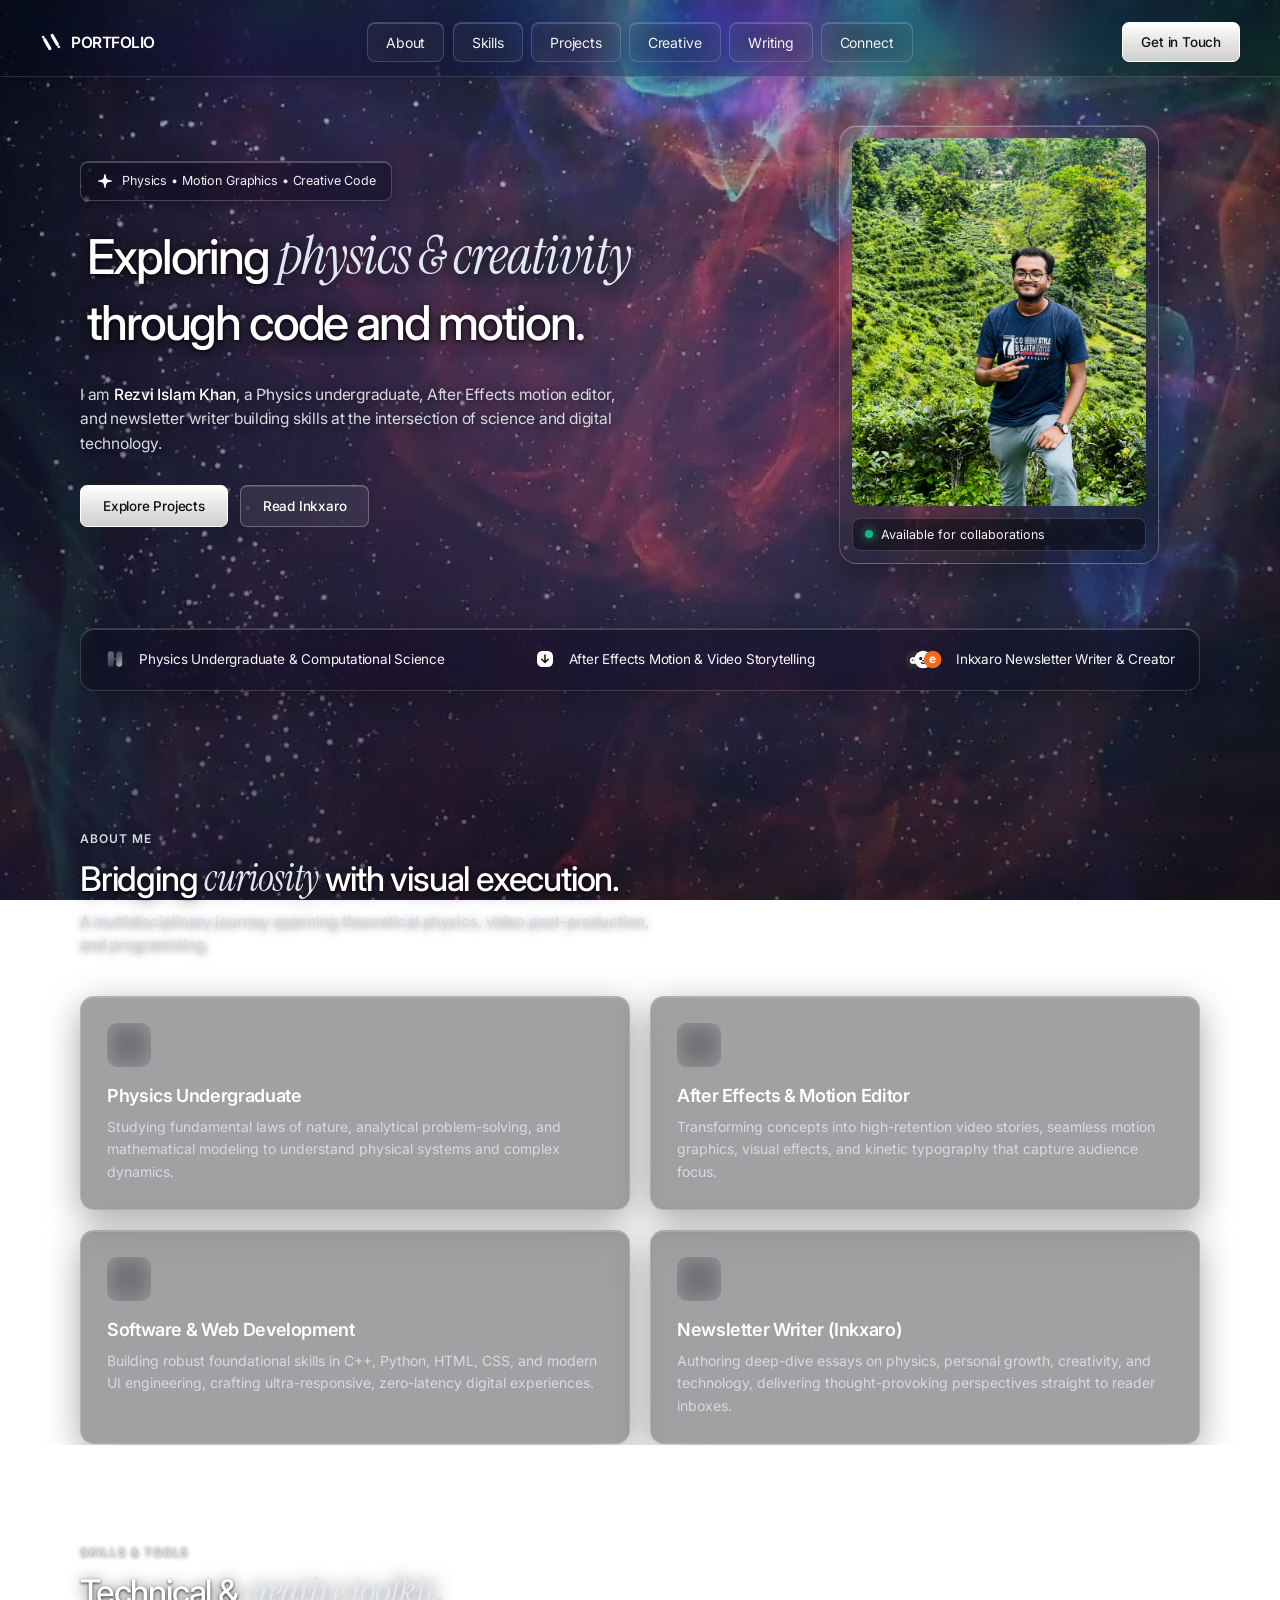
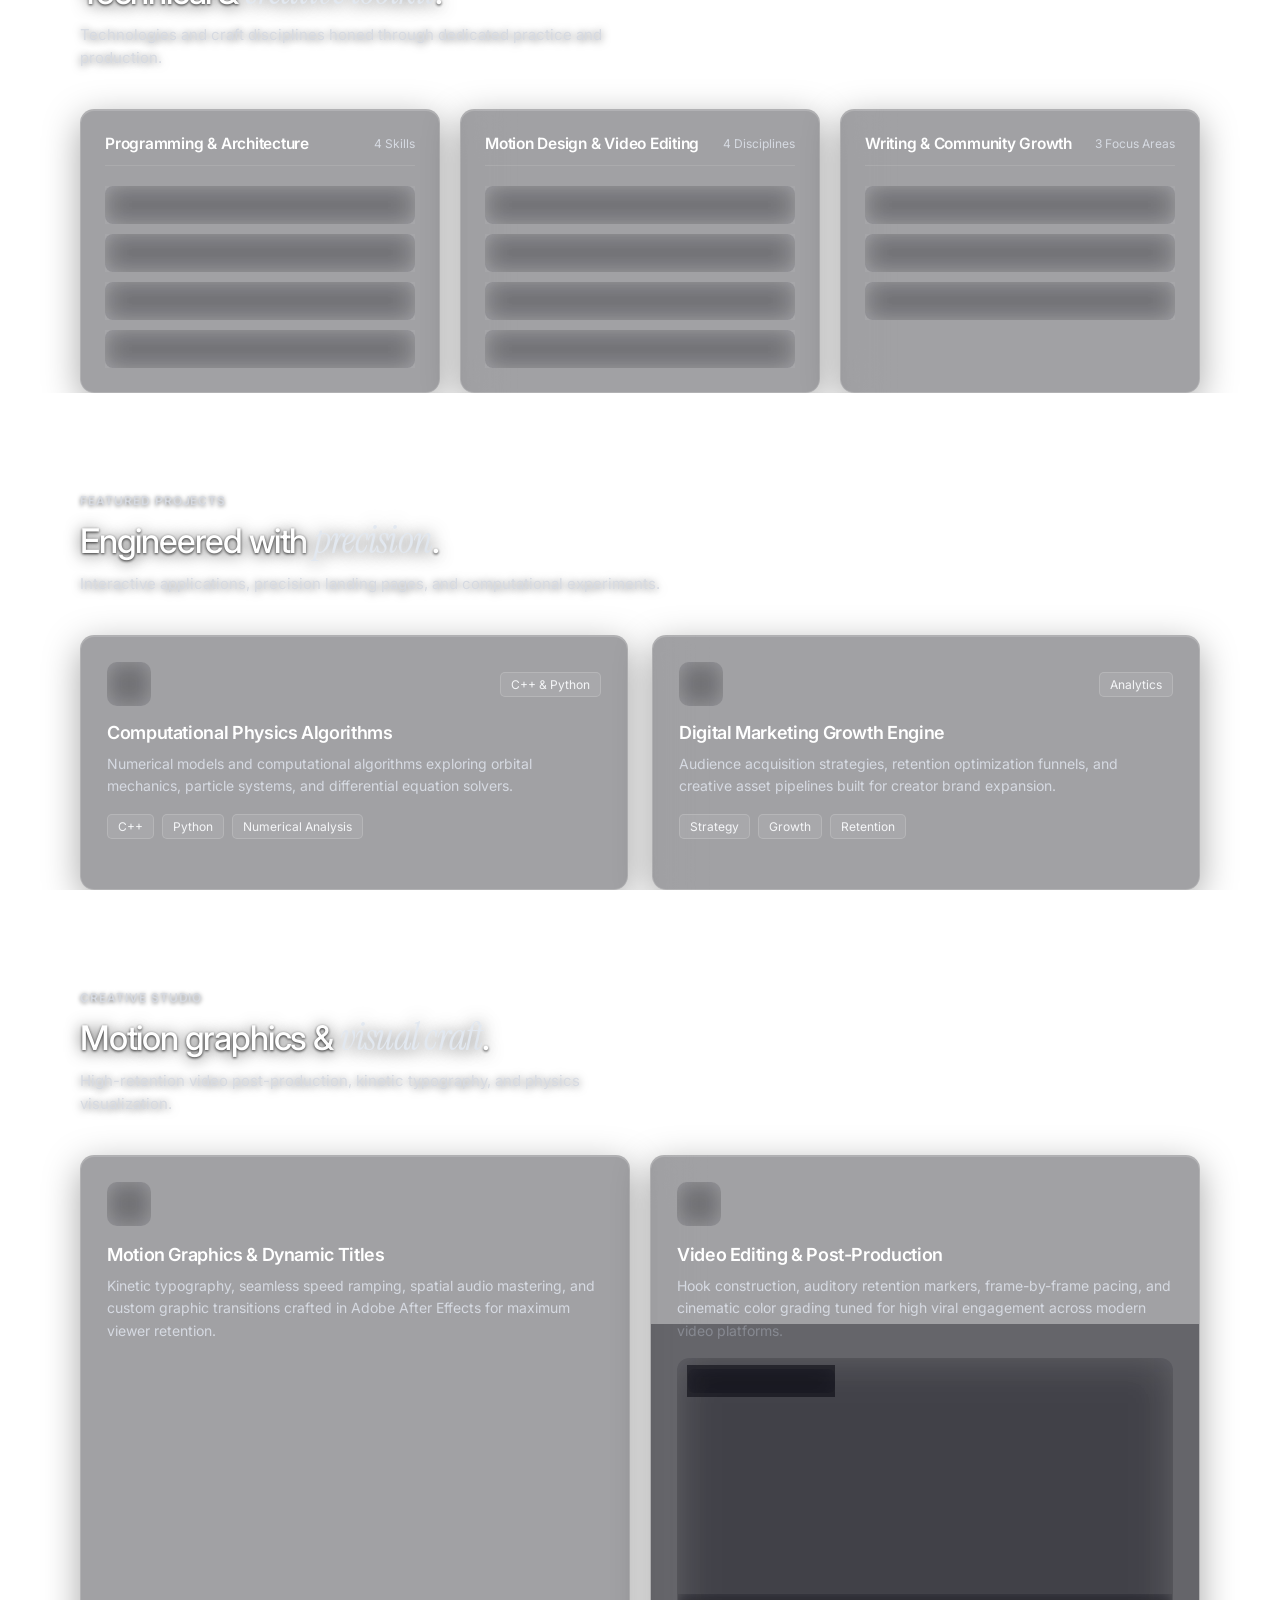
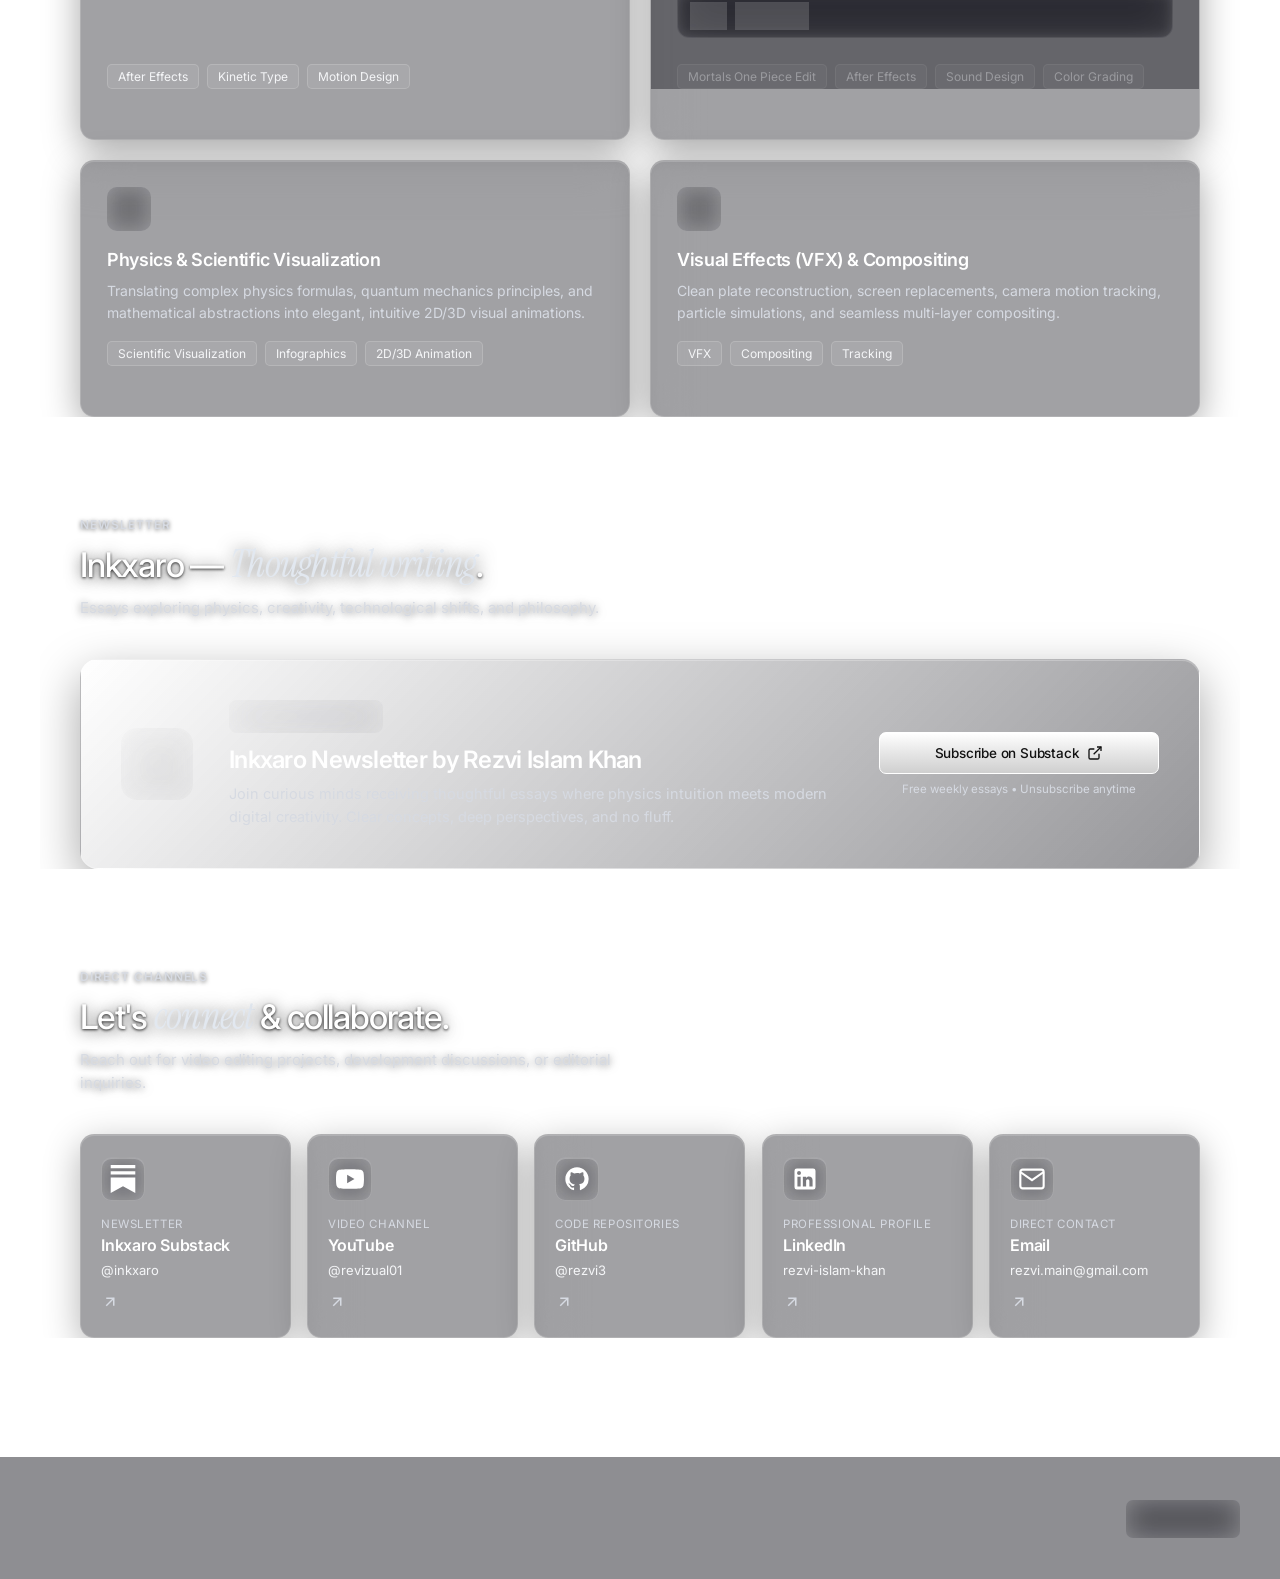
==== index.html @ 34b86eb4 "Add files via upload" ====
<!DOCTYPE html>
<html lang="en">
<head>
  <meta charset="UTF-8">
  <meta name="viewport" content="width=device-width, initial-scale=1.0, viewport-fit=cover">
  <meta name="theme-color" content="#000000">
  <meta name="description" content="Rezvi Islam Khan — Physics Undergraduate, After Effects Editor, Newsletter Writer & Creative Developer.">
  <title>Rezvi Islam Khan — Portfolio</title>
  
  <!-- Favicon using precision SVG mark -->
  <link rel="icon" type="image/svg+xml" href="data:image/svg+xml,%3Csvg xmlns='http://www.w3.org/2000/svg' viewBox='0 0 24 24' fill='white'%3E%3Cg transform='rotate(-30 12 12)'%3E%3Ccircle cx='7.3' cy='3.2' r='1.45'/%3E%3Crect x='5.5' y='4.7' width='3.6' height='14.6' rx='1.8'/%3E%3Crect x='14.9' y='4.7' width='3.6' height='14.6' rx='1.8'/%3E%3Ccircle cx='16.7' cy='20.8' r='1.45'/%3E%3C/g%3E%3C/svg%3E">

  <!-- Fonts: Inter variable + Instrument Serif italic -->
  <link rel="preconnect" href="https://fonts.googleapis.com">
  <link rel="preconnect" href="https://fonts.gstatic.com" crossorigin>
  <link href="https://fonts.googleapis.com/css2?family=Inter:ital,opsz,wght@0,14..32,100..900;1,14..32,100..900&family=Instrument+Serif:ital@1&display=swap" rel="stylesheet">
  
  <link rel="stylesheet" href="styles.css">
</head>
<body style="background:transparent;color:#fff">
  <!-- Subtle Grain Layer -->
  <div class="grain" aria-hidden="true"></div>

  <!-- Ambient Background Video Layer (100% full viewport background) -->
  <div class="bg-video-wrap" aria-hidden="true">
    <video class="bg-video" autoplay muted loop playsinline webkit-playsinline x5-playsinline x5-video-player-type="h5-page" disablePictureInPicture disableRemotePlayback poster="video-poster.jpg" preload="auto">
      <source src="showreel.mp4" type="video/mp4">
    </video>
    <div class="bg-video-scrim"></div>
  </div>

  <!-- Ambient Light Scrim -->
  <div class="ambient-scrim" aria-hidden="true"></div>

  <!-- Mobile Backdrop Overlay -->
  <div class="menu-backdrop" id="menu-backdrop" aria-hidden="true"></div>

  <!-- Header / Navigation (3-Column Liquid-Metal Grid) -->
  <header class="header">
    <!-- Left: Brand Logo -->
    <a href="#top" class="logo appear appear--scale" aria-label="Portfolio" style="--d: 0.08s;">
      <svg class="logo-mark" viewBox="0 0 24 24" fill="currentColor" aria-hidden="true">
        <g transform="rotate(-30 12 12)">
          <circle cx="7.3" cy="3.2" r="1.45"/>
          <rect x="5.5" y="4.7" width="3.6" height="14.6" rx="1.8"/>
          <rect x="14.9" y="4.7" width="3.6" height="14.6" rx="1.8"/>
          <circle cx="16.7" cy="20.8" r="1.45"/>
        </g>
      </svg>
      <span>PORTFOLIO</span>
    </a>

    <!-- Center: Liquid-Metal Navigation Pills -->
    <nav class="nav" id="site-nav" aria-label="Primary">
      <a href="#about" class="nav-link appear appear--scale" style="--d: 0.16s;">About</a>
      <a href="#skills" class="nav-link appear appear--soft" style="--d: 0.24s;">Skills</a>
      <a href="#projects" class="nav-link appear appear--scale" style="--d: 0.32s;">Projects</a>
      <a href="#creative" class="nav-link appear appear--soft" style="--d: 0.40s;">Creative</a>
      <a href="#writing" class="nav-link appear appear--scale" style="--d: 0.48s;">Writing</a>
      <a href="#links" class="nav-link appear appear--soft" style="--d: 0.56s;">Connect</a>
      <a href="#links" class="nav-link nav-link--mobile-cta" style="--d: 0.64s;">Get in Touch</a>
    </nav>

    <!-- Right: Header CTA + Mobile Burger -->
    <div class="header-right">
      <a href="#links" class="btn btn-solid header-cta appear appear--scale" style="--d: 0.34s;">Get in Touch</a>

      <button type="button" class="burger-toggle appear appear--scale" id="burger-toggle" aria-controls="site-nav" aria-expanded="false" aria-label="Open menu" style="--d: 0.34s;">
        <div class="burger-bars" aria-hidden="true">
          <span></span>
          <span></span>
          <span></span>
        </div>
      </button>
    </div>
  </header>

  <!-- Page Main Wrapper -->
  <main id="top" class="page-main">
    
    <!-- Hero Section -->
    <section class="hero-section">
      <div class="hero-container">
        <!-- Hero Content -->
        <div class="hero-copy">
          <!-- Sparkle Badge -->
          <div class="badge appear appear--pop" style="--d: 0.22s;">
            <svg class="badge-star" viewBox="0 0 24 24" fill="white" aria-hidden="true">
              <path d="M12 2.6C12.55 2.6 12.88 3.15 13.08 4.7c.62 4.7 1.52 5.6 6.22 6.22 1.55.2 2.1.53 2.1 1.08s-.55.88-2.1 1.08c-4.7.62-5.6 1.52-6.22 6.22-.2 1.55-.53 2.1-1.08 2.1s-.88-.55-1.08-2.1c-.62-4.7-1.52-5.6-6.22-6.22C3.15 12.88 2.6 12.55 2.6 12s.55-.88 2.1-1.08c4.7-.62 5.6-1.52 6.22-6.22C11.12 3.15 11.45 2.6 12 2.6Z"/>
            </svg>
            <span>Physics • Motion Graphics • Creative Code</span>
          </div>

          <!-- Editorial Masked Headline -->
          <h1 class="hero-title">
            <span class="headline-line"><span class="headline-inner appear appear--mask" style="--d: 0.42s;">Exploring <em>physics & creativity</em></span></span>
            <span class="headline-line"><span class="headline-inner appear appear--mask" style="--d: 0.62s;">through code and motion.</span></span>
          </h1>

          <!-- Lede Subheading -->
          <p class="lede appear appear--soft" style="--d: 0.82s;">
            I am <strong>Rezvi Islam Khan</strong>, a Physics undergraduate, After Effects motion editor, and newsletter writer building skills at the intersection of science and digital technology.
          </p>

          <!-- Hero Action Buttons -->
          <div class="hero-actions">
            <a href="#projects" class="btn btn-solid btn-hero appear appear--btn" style="--d: 0.96s;">Explore Projects</a>
            <a href="#writing" class="btn btn-hero-ghost btn-hero appear appear--side" style="--d: 1.10s;">Read Inkxaro</a>
          </div>
        </div>

        <!-- Hero Visual Profile Frame -->
        <div class="hero-visual appear appear--scale" style="--d: 0.65s;">
          <div class="profile-card-glass">
            <div class="profile-photo-wrapper">
              <img src="PIC.jpg" alt="Rezvi Islam Khan" class="profile-img" width="480" height="600" loading="eager">
            </div>
            <div class="profile-tag">
              <div class="status-dot"></div>
              <span>Available for collaborations</span>
            </div>
          </div>
        </div>
      </div>

      <!-- Quick Metrics Bar -->
      <div class="stats-bar">
        <div class="stat appear appear--stat" style="--d: 1.12s;">
          <svg class="stat-icon" viewBox="0 0 24 24" fill="none" aria-hidden="true">
            <defs>
              <linearGradient id="pill-l" x1="3" y1="2" x2="14" y2="22" gradientUnits="userSpaceOnUse">
                <stop offset="0" stop-color="#ffffff" stop-opacity="0.38"/>
                <stop offset="1" stop-color="#3a3a3a" stop-opacity="0.62"/>
              </linearGradient>
              <linearGradient id="pill-r" x1="3" y1="2" x2="14" y2="22" gradientUnits="userSpaceOnUse">
                <stop offset="0" stop-color="#3a3a3a" stop-opacity="0.38"/>
                <stop offset="1" stop-color="#ffffff" stop-opacity="0.62"/>
              </linearGradient>
            </defs>
            <rect x="3.4" y="2.6" width="7.2" height="18.8" rx="3.6" fill="url(#pill-l)"/>
            <rect x="13.4" y="2.6" width="7.2" height="18.8" rx="3.6" fill="url(#pill-r)"/>
            <rect x="9.2" y="10.9" width="5.6" height="2.2" rx="1.1" fill="#4a4a4a"/>
          </svg>
          <span>Physics Undergraduate & Computational Science</span>
        </div>

        <div class="stat appear appear--stat" style="--d: 1.28s;">
          <svg class="stat-icon" viewBox="0 0 24 24" fill="none" aria-hidden="true">
            <rect x="2.4" y="2.4" width="19.2" height="19.2" rx="6.2" fill="#ffffff"/>
            <path d="M12 7.1v7.4M8.15 12.35L12 16.2l3.85-3.85" stroke="#111111" stroke-width="1.85" stroke-linecap="round" stroke-linejoin="round"/>
          </svg>
          <span>After Effects Motion & Video Storytelling</span>
        </div>

        <div class="stat appear appear--stat" style="--d: 1.44s;">
          <svg class="stat-icon stat-icon-wide" viewBox="0 0 40 22" fill="none" aria-hidden="true">
            <circle cx="10.2" cy="11" r="9.2" fill="#2b2b2b"/>
            <polygon points="7.2,5.2 8.4,2.5 10,4.6" fill="#2b2b2b"/>
            <polygon points="13.2,5.2 12,2.5 10.4,4.6" fill="#2b2b2b"/>
            <ellipse cx="10.2" cy="12.1" rx="4.15" ry="3.7" fill="#f4f4f4"/>
            <circle cx="8.9" cy="11.8" r="0.7" fill="#1a1a1a"/>
            <circle cx="11.5" cy="11.8" r="0.7" fill="#1a1a1a"/>
            <circle cx="20.2" cy="11" r="9.2" fill="#ffffff"/>
            <circle cx="17.6" cy="10" r="1.7" fill="#111111"/>
            <circle cx="22.8" cy="10" r="1.7" fill="#111111"/>
            <ellipse cx="20.2" cy="12.2" rx="1.2" ry="0.8" fill="#111111"/>
            <path d="M18.2 14.2c.8 1.1 3.2 1.1 4 0" stroke="#111111" stroke-width="1.2" fill="none" stroke-linecap="round"/>
            <circle cx="30.2" cy="11" r="9.2" fill="#f26b1d"/>
            <text x="30.2" y="15.1" fill="#ffffff" font-family="'Inter', system-ui, sans-serif" font-weight="700" font-size="12.5" text-anchor="middle">e</text>
          </svg>
          <span>Inkxaro Newsletter Writer & Creator</span>
        </div>
      </div>
    </section>

    <!-- About Section -->
    <section id="about" class="section-container">
      <div class="section-header scroll-reveal">
        <div class="section-tag">About Me</div>
        <h2 class="section-title">Bridging <em>curiosity</em> with visual execution.</h2>
        <p class="section-desc">A multidisciplinary journey spanning theoretical physics, video post-production, and programming.</p>
      </div>

      <div class="about-grid">
        <div class="liquid-card scroll-reveal stagger-1">
          <div class="card-icon-bubble">
            <svg viewBox="0 0 24 24" width="22" height="22" fill="currentColor">
              <path d="M12 3L1 9l4 2.18v6L12 21l7-3.82v-6l2-1.09V17h2V9L12 3zm6.82 6L12 12.72 5.18 9 12 5.28 18.82 9zM17 15.99l-5 2.73-5-2.73v-3.72L12 15l5-2.73v3.72z"/>
            </svg>
          </div>
          <h3 class="card-title">Physics Undergraduate</h3>
          <p class="card-text">
            Studying fundamental laws of nature, analytical problem-solving, and mathematical modeling to understand physical systems and complex dynamics.
          </p>
        </div>

        <div class="liquid-card scroll-reveal stagger-2">
          <div class="card-icon-bubble">
            <svg viewBox="0 0 24 24" width="22" height="22" fill="currentColor">
              <path d="M18 4l2 4h-3l-2-4h-2l2 4h-3l-2-4H8l2 4H7L5 4H4c-1.1 0-1.99.9-1.99 2L2 18c0 1.1.9 2 2 2h16c1.1 0 2-.9 2-2V4h-4zM8 17H6v-2h2v2zm0-4H6v-2h2v2zm0-4H6V7h2v2zm10 8h-8v-2h8v2zm0-4h-8v-2h8v2zm0-4h-8V7h8v2z"/>
            </svg>
          </div>
          <h3 class="card-title">After Effects & Motion Editor</h3>
          <p class="card-text">
            Transforming concepts into high-retention video stories, seamless motion graphics, visual effects, and kinetic typography that capture audience focus.
          </p>
        </div>

        <div class="liquid-card scroll-reveal stagger-3">
          <div class="card-icon-bubble">
            <svg viewBox="0 0 24 24" width="22" height="22" fill="currentColor">
              <path d="M9.4 16.6L4.8 12l4.6-4.6L8 6l-6 6 6 6 1.4-1.4zm5.2 0l4.6-4.6-4.6-4.6L16 6l6 6-6 6-1.4-1.4z"/>
            </svg>
          </div>
          <h3 class="card-title">Software & Web Development</h3>
          <p class="card-text">
            Building robust foundational skills in C++, Python, HTML, CSS, and modern UI engineering, crafting ultra-responsive, zero-latency digital experiences.
          </p>
        </div>

        <div class="liquid-card scroll-reveal stagger-4">
          <div class="card-icon-bubble">
            <svg viewBox="0 0 24 24" width="22" height="22" fill="currentColor">
              <path d="M3 17.25V21h3.75L17.81 9.94l-3.75-3.75L3 17.25zM20.71 7.04c.39-.39.39-1.02 0-1.41l-2.34-2.34c-.39-.39-1.02-.39-1.41 0l-1.83 1.83 3.75 3.75 1.83-1.83z"/>
            </svg>
          </div>
          <h3 class="card-title">Newsletter Writer (Inkxaro)</h3>
          <p class="card-text">
            Authoring deep-dive essays on physics, personal growth, creativity, and technology, delivering thought-provoking perspectives straight to reader inboxes.
          </p>
        </div>
      </div>
    </section>

    <!-- Skills Section -->
    <section id="skills" class="section-container">
      <div class="section-header scroll-reveal">
        <div class="section-tag">Skills & Tools</div>
        <h2 class="section-title">Technical & <em>creative toolkit</em>.</h2>
        <p class="section-desc">Technologies and craft disciplines honed through dedicated practice and production.</p>
      </div>

      <div class="skills-layout">
        <!-- Category 1: Programming -->
        <div class="skill-group-card scroll-reveal stagger-1">
          <div class="skill-group-header">
            <div class="skill-group-title">Programming & Architecture</div>
            <span class="skill-group-count">4 Skills</span>
          </div>
          <div class="pills-grid">
            <div class="tech-pill">
              <span class="tech-pill-dot"></span>
              <span class="tech-pill-name">C++</span>
              <span class="tech-pill-type">Core</span>
            </div>
            <div class="tech-pill">
              <span class="tech-pill-dot"></span>
              <span class="tech-pill-name">Python</span>
              <span class="tech-pill-type">Scripting</span>
            </div>
            <div class="tech-pill">
              <span class="tech-pill-dot"></span>
              <span class="tech-pill-name">HTML5 / Semantic</span>
              <span class="tech-pill-type">Web</span>
            </div>
            <div class="tech-pill">
              <span class="tech-pill-dot"></span>
              <span class="tech-pill-name">CSS3 / Glassmorphism</span>
              <span class="tech-pill-type">Styling</span>
            </div>
          </div>
        </div>

        <!-- Category 2: Motion & Creative -->
        <div class="skill-group-card scroll-reveal stagger-2">
          <div class="skill-group-header">
            <div class="skill-group-title">Motion Design & Video Editing</div>
            <span class="skill-group-count">4 Disciplines</span>
          </div>
          <div class="pills-grid">
            <div class="tech-pill">
              <span class="tech-pill-dot"></span>
              <span class="tech-pill-name">Adobe After Effects</span>
              <span class="tech-pill-type">Advanced</span>
            </div>
            <div class="tech-pill">
              <span class="tech-pill-dot"></span>
              <span class="tech-pill-name">Motion Graphics</span>
              <span class="tech-pill-type">Visuals</span>
            </div>
            <div class="tech-pill">
              <span class="tech-pill-dot"></span>
              <span class="tech-pill-name">Video Post-Production</span>
              <span class="tech-pill-type">Editing</span>
            </div>
            <div class="tech-pill">
              <span class="tech-pill-dot"></span>
              <span class="tech-pill-name">Visual Effects (VFX)</span>
              <span class="tech-pill-type">Design</span>
            </div>
          </div>
        </div>

        <!-- Category 3: Growth & Writing -->
        <div class="skill-group-card scroll-reveal stagger-3">
          <div class="skill-group-header">
            <div class="skill-group-title">Writing & Community Growth</div>
            <span class="skill-group-count">3 Focus Areas</span>
          </div>
          <div class="pills-grid">
            <div class="tech-pill">
              <span class="tech-pill-dot"></span>
              <span class="tech-pill-name">Newsletter Publishing</span>
              <span class="tech-pill-type">Editorial</span>
            </div>
            <div class="tech-pill">
              <span class="tech-pill-dot"></span>
              <span class="tech-pill-name">Digital Growth Strategy</span>
              <span class="tech-pill-type">Marketing</span>
            </div>
            <div class="tech-pill">
              <span class="tech-pill-dot"></span>
              <span class="tech-pill-name">Content Crafting</span>
              <span class="tech-pill-type">Storytelling</span>
            </div>
          </div>
        </div>
      </div>
    </section>

    <!-- Programming Projects Section -->
    <section id="projects" class="section-container">
      <div class="section-header scroll-reveal">
        <div class="section-tag">Featured Projects</div>
        <h2 class="section-title">Engineered with <em>precision</em>.</h2>
        <p class="section-desc">Interactive applications, precision landing pages, and computational experiments.</p>
      </div>

      <div class="projects-grid">
        <!-- Project 1: Physics Simulation / Portfolio Engine -->
        <div class="liquid-card project-card-compact scroll-reveal stagger-1">
          <div class="project-card-top">
            <div class="card-icon-bubble">
              <svg viewBox="0 0 24 24" width="22" height="22" fill="none" stroke="currentColor" stroke-width="2">
                <circle cx="12" cy="12" r="10"></circle>
                <line x1="12" y1="8" x2="12" y2="12"></line>
                <line x1="12" y1="16" x2="12.01" y2="16"></line>
              </svg>
            </div>
            <span class="mini-tag">C++ & Python</span>
          </div>
          <h3 class="card-title">Computational Physics Algorithms</h3>
          <p class="card-text">
            Numerical models and computational algorithms exploring orbital mechanics, particle systems, and differential equation solvers.
          </p>
          <div class="project-tags-list" style="margin-top: auto; padding-top: 1rem;">
            <span class="mini-tag">C++</span>
            <span class="mini-tag">Python</span>
            <span class="mini-tag">Numerical Analysis</span>
          </div>
        </div>

        <!-- Project 2: Creative Growth & Analytics -->
        <div class="liquid-card project-card-compact scroll-reveal stagger-2">
          <div class="project-card-top">
            <div class="card-icon-bubble">
              <svg viewBox="0 0 24 24" width="22" height="22" fill="none" stroke="currentColor" stroke-width="2">
                <polyline points="23 6 13.5 15.5 8.5 10.5 1 18"></polyline>
                <polyline points="17 6 23 6 23 12"></polyline>
              </svg>
            </div>
            <span class="mini-tag">Analytics</span>
          </div>
          <h3 class="card-title">Digital Marketing Growth Engine</h3>
          <p class="card-text">
            Audience acquisition strategies, retention optimization funnels, and creative asset pipelines built for creator brand expansion.
          </p>
          <div class="project-tags-list" style="margin-top: auto; padding-top: 1rem;">
            <span class="mini-tag">Strategy</span>
            <span class="mini-tag">Growth</span>
            <span class="mini-tag">Retention</span>
          </div>
        </div>
      </div>
    </section>

    <!-- Creative Work Section (After Effects & Motion Studio) -->
    <section id="creative" class="section-container">
      <div class="section-header scroll-reveal">
        <div class="section-tag">Creative Studio</div>
        <h2 class="section-title">Motion graphics & <em>visual craft</em>.</h2>
        <p class="section-desc">High-retention video post-production, kinetic typography, and physics visualization.</p>
      </div>

      <div class="creative-showcase-grid">
        <div class="liquid-card scroll-reveal stagger-1">
          <div class="card-icon-bubble">
            <svg viewBox="0 0 24 24" width="22" height="22" fill="currentColor">
              <path d="M18 4l2 4h-3l-2-4h-2l2 4h-3l-2-4H8l2 4H7L5 4H4c-1.1 0-1.99.9-1.99 2L2 18c0 1.1.9 2 2 2h16c1.1 0 2-.9 2-2V4h-4z"/>
            </svg>
          </div>
          <h3 class="card-title">Motion Graphics & Dynamic Titles</h3>
          <p class="card-text">
            Kinetic typography, seamless speed ramping, spatial audio mastering, and custom graphic transitions crafted in Adobe After Effects for maximum viewer retention.
          </p>
          <div class="project-tags-list" style="margin-top: auto; padding-top: 1rem;">
            <span class="mini-tag">After Effects</span>
            <span class="mini-tag">Kinetic Type</span>
            <span class="mini-tag">Motion Design</span>
          </div>
        </div>

        <div class="liquid-card video-showcase-card scroll-reveal stagger-2">
          <div class="card-icon-bubble">
            <svg viewBox="0 0 24 24" width="22" height="22" fill="currentColor">
              <polygon points="5 3 19 12 5 21 5 3"></polygon>
            </svg>
          </div>
          <h3 class="card-title">Video Editing & Post-Production</h3>
          <p class="card-text">
            Hook construction, auditory retention markers, frame-by-frame pacing, and cinematic color grading tuned for high viral engagement across modern video platforms.
          </p>

          <!-- Video Preview Player (starts preview at 23s) -->
          <div class="video-preview-box">
            <div class="video-preview-inner">
              <video class="edit-preview-video" poster="video-edit-poster.jpg" playsinline webkit-playsinline x5-playsinline loop muted autoplay preload="auto">
                <source src="mortals-edit.mp4#t=23" type="video/mp4">
              </video>
              <div class="video-preview-badge">
                <span class="preview-pulse-dot"></span>
                <span>Edit Preview (0:23+)</span>
              </div>
              <div class="video-controls-bar">
                <button type="button" class="video-control-btn play-pause-btn" aria-label="Pause video">
                  <svg class="icon-pause" viewBox="0 0 24 24" width="15" height="15" fill="currentColor">
                    <rect x="6" y="4" width="4" height="16" rx="1.5"></rect>
                    <rect x="14" y="4" width="4" height="16" rx="1.5"></rect>
                  </svg>
                  <svg class="icon-play" viewBox="0 0 24 24" width="15" height="15" fill="currentColor" style="display:none;">
                    <polygon points="5 3 19 12 5 21 5 3"></polygon>
                  </svg>
                </button>
                <button type="button" class="video-control-btn sound-toggle-btn" aria-label="Unmute audio">
                  <svg class="icon-muted" viewBox="0 0 24 24" width="15" height="15" fill="currentColor">
                    <path d="M16.5 12c0-1.77-1.02-3.29-2.5-4.03v2.21l2.45 2.45c.03-.2.05-.41.05-.63zm2.5 0c0 .94-.2 1.82-.54 2.64l1.51 1.51C20.63 14.91 21 13.5 21 12c0-4.28-2.99-7.86-7-8.77v2.06c2.89.86 5 3.54 5 6.71zM4.27 3L3 4.27 7.73 9H3v6h4l5 5v-6.73l4.25 4.25c-.67.52-1.42.93-2.25 1.18v2.06c1.38-.31 2.63-.95 3.69-1.81L19.73 21 21 19.73l-9-9L4.27 3zM12 4L9.91 6.09 12 8.18V4z"/>
                  </svg>
                  <svg class="icon-unmuted" viewBox="0 0 24 24" width="15" height="15" fill="currentColor" style="display:none;">
                    <path d="M3 9v6h4l5 5V4L7 9H3zm13.5 3c0-1.77-1.02-3.29-2.5-4.03v8.05c1.48-.73 2.5-2.25 2.5-4.02zM14 3.23v2.06c2.89.86 5 3.54 5 6.71s-2.11 5.85-5 6.71v2.06c4.01-.91 7-4.49 7-8.77s-2.99-7.86-7-8.77z"/>
                  </svg>
                  <span class="sound-label">Audio</span>
                </button>
                <div class="video-progress-container" title="Seek Preview">
                  <div class="video-progress-bar"></div>
                </div>
              </div>
            </div>
          </div>

          <div class="project-tags-list" style="margin-top: auto; padding-top: 1rem;">
            <span class="mini-tag">Mortals One Piece Edit</span>
            <span class="mini-tag">After Effects</span>
            <span class="mini-tag">Sound Design</span>
            <span class="mini-tag">Color Grading</span>
          </div>
        </div>

        <div class="liquid-card scroll-reveal stagger-3">
          <div class="card-icon-bubble">
            <svg viewBox="0 0 24 24" width="22" height="22" fill="currentColor">
              <path d="M12 2C6.48 2 2 6.48 2 12s4.48 10 10 10 10-4.48 10-10S17.52 2 12 2zm1 15h-2v-6h2v6zm0-8h-2V7h2v2z"/>
            </svg>
          </div>
          <h3 class="card-title">Physics & Scientific Visualization</h3>
          <p class="card-text">
            Translating complex physics formulas, quantum mechanics principles, and mathematical abstractions into elegant, intuitive 2D/3D visual animations.
          </p>
          <div class="project-tags-list" style="margin-top: auto; padding-top: 1rem;">
            <span class="mini-tag">Scientific Visualization</span>
            <span class="mini-tag">Infographics</span>
            <span class="mini-tag">2D/3D Animation</span>
          </div>
        </div>

        <div class="liquid-card scroll-reveal stagger-4">
          <div class="card-icon-bubble">
            <svg viewBox="0 0 24 24" width="22" height="22" fill="currentColor">
              <path d="M19 3H5c-1.1 0-2 .9-2 2v14c0 1.1.9 2 2 2h14c1.1 0 2-.9 2-2V5c0-1.1-.9-2-2-2zm0 16H5V5h14v14z"/>
            </svg>
          </div>
          <h3 class="card-title">Visual Effects (VFX) & Compositing</h3>
          <p class="card-text">
            Clean plate reconstruction, screen replacements, camera motion tracking, particle simulations, and seamless multi-layer compositing.
          </p>
          <div class="project-tags-list" style="margin-top: auto; padding-top: 1rem;">
            <span class="mini-tag">VFX</span>
            <span class="mini-tag">Compositing</span>
            <span class="mini-tag">Tracking</span>
          </div>
        </div>
      </div>
    </section>

    <!-- Writing / Newsletter Section -->
    <section id="writing" class="section-container">
      <div class="section-header scroll-reveal">
        <div class="section-tag">Newsletter</div>
        <h2 class="section-title">Inkxaro — <em>Thoughtful writing</em>.</h2>
        <p class="section-desc">Essays exploring physics, creativity, technological shifts, and philosophy.</p>
      </div>

      <div class="newsletter-hero-card scroll-reveal stagger-1">
        <div class="newsletter-glow-border"></div>
        <div class="newsletter-inner">
          <div class="newsletter-icon-frame">
            <svg width="44" height="44" viewBox="0 0 24 24" fill="none" stroke="currentColor" stroke-width="1.6" stroke-linecap="round" stroke-linejoin="round">
              <path d="M4 4h16c1.1 0 2 .9 2 2v12c0 1.1-.9 2-2 2H4c-1.1 0-2-.9-2-2V6c0-1.1.9-2 2-2z"></path>
              <polyline points="22,6 12,13 2,6"></polyline>
            </svg>
          </div>

          <div class="newsletter-copy">
            <div class="newsletter-badge-line">
              <span class="badge" style="margin-bottom: 0;">Substack Publication</span>
            </div>
            <h3 class="newsletter-headline">Inkxaro Newsletter by Rezvi Islam Khan</h3>
            <p class="newsletter-description">
              Join curious minds receiving thoughtful essays where physics intuition meets modern digital creativity. Clear concepts, deep perspectives, and no fluff.
            </p>
          </div>

          <div class="newsletter-action-box">
            <a href="https://substack.com/@inkxaro" target="_blank" class="btn btn-solid btn-hero" style="width: 100%;">
              <span>Subscribe on Substack</span>
              <svg width="16" height="16" viewBox="0 0 24 24" fill="none" stroke="currentColor" stroke-width="2">
                <path d="M18 13v6a2 2 0 0 1-2 2H5a2 2 0 0 1-2-2V8a2 2 0 0 1 2-2h6"></path>
                <polyline points="15 3 21 3 21 9"></polyline>
                <line x1="10" y1="14" x2="21" y2="3"></line>
              </svg>
            </a>
            <span class="newsletter-subtext">Free weekly essays • Unsubscribe anytime</span>
          </div>
        </div>
      </div>
    </section>

    <!-- Connect / Links Section -->
    <section id="links" class="section-container">
      <div class="section-header scroll-reveal">
        <div class="section-tag">Direct Channels</div>
        <h2 class="section-title">Let's <em>connect</em> & collaborate.</h2>
        <p class="section-desc">Reach out for video editing projects, development discussions, or editorial inquiries.</p>
      </div>

      <div class="connect-links-grid">
        <!-- Substack -->
        <a href="https://substack.com/@inkxaro" target="_blank" class="liquid-card connect-card scroll-reveal stagger-1">
          <div class="connect-card-icon">
            <svg width="28" height="28" viewBox="0 0 24 24" fill="currentColor">
              <path d="M22.539 8.242H1.46V5.406h21.08v2.836zM1.46 10.812V24L12 18.11 22.54 24V10.812H1.46zM22.54 0H1.46v2.836h21.08V0z"/>
            </svg>
          </div>
          <div class="connect-card-info">
            <span class="connect-label">Newsletter</span>
            <h3 class="connect-name">Inkxaro Substack</h3>
            <span class="connect-handle">@inkxaro</span>
          </div>
          <div class="connect-arrow">
            <svg width="18" height="18" viewBox="0 0 24 24" fill="none" stroke="currentColor" stroke-width="2">
              <line x1="7" y1="17" x2="17" y2="7"></line>
              <polyline points="7 7 17 7 17 17"></polyline>
            </svg>
          </div>
        </a>

        <!-- YouTube -->
        <a href="https://www.youtube.com/@revizual01" target="_blank" rel="noopener noreferrer" class="liquid-card connect-card scroll-reveal stagger-2">
          <div class="connect-card-icon">
            <svg width="28" height="28" viewBox="0 0 24 24" fill="currentColor">
              <path d="M23.498 6.186a3.016 3.016 0 0 0-2.122-2.136C19.505 3.545 12 3.545 12 3.545s-7.505 0-9.377.505A3.017 3.017 0 0 0 .502 6.186C0 8.07 0 12 0 12s0 3.93.502 5.814a3.016 3.016 0 0 0 2.122 2.136c1.871.505 9.376.505 9.376.505s7.505 0 9.377-.505a3.015 3.015 0 0 0 2.122-2.136C24 15.93 24 12 24 12s0-3.93-.502-5.814zM9.545 15.568V8.432L15.818 12l-6.273 3.568z"/>
            </svg>
          </div>
          <div class="connect-card-info">
            <span class="connect-label">Video Channel</span>
            <h3 class="connect-name">YouTube</h3>
            <span class="connect-handle">@revizual01</span>
          </div>
          <div class="connect-arrow">
            <svg width="18" height="18" viewBox="0 0 24 24" fill="none" stroke="currentColor" stroke-width="2">
              <line x1="7" y1="17" x2="17" y2="7"></line>
              <polyline points="7 7 17 7 17 17"></polyline>
            </svg>
          </div>
        </a>

        <!-- GitHub -->
        <a href="https://github.com/rezvi3" target="_blank" class="liquid-card connect-card scroll-reveal stagger-3">
          <div class="connect-card-icon">
            <svg width="28" height="28" viewBox="0 0 24 24" fill="currentColor">
              <path fill-rule="evenodd" clip-rule="evenodd" d="M12 2C6.477 2 2 6.484 2 12.017c0 4.425 2.865 8.18 6.839 9.504.5.092.682-.217.682-.483 0-.237-.008-.868-.013-1.703-2.782.605-3.369-1.343-3.369-1.343-.454-1.158-1.11-1.466-1.11-1.466-.908-.62.069-.608.069-.608 1.003.07 1.53 1.032 1.53 1.032.892 1.53 2.341 1.088 2.91.832.092-.647.35-1.088.636-1.338-2.22-.253-4.555-1.113-4.555-4.951 0-1.093.39-1.988 1.029-2.688-.103-.253-.446-1.272.098-2.65 0 0 .84-.27 2.75 1.026A9.564 9.564 0 0112 6.844c.85.004 1.705.115 2.504.337 1.909-1.296 2.747-1.027 2.747-1.027.546 1.379.202 2.398.1 2.651.64.7 1.028 1.595 1.028 2.688 0 3.848-2.339 4.695-4.566 4.943.359.309.678.92.678 1.855 0 1.338-.012 2.419-.012 2.747 0 .268.18.58.688.482A10.019 10.019 0 0022 12.017C22 6.484 17.522 2 12 2z"/>
            </svg>
          </div>
          <div class="connect-card-info">
            <span class="connect-label">Code Repositories</span>
            <h3 class="connect-name">GitHub</h3>
            <span class="connect-handle">@rezvi3</span>
          </div>
          <div class="connect-arrow">
            <svg width="18" height="18" viewBox="0 0 24 24" fill="none" stroke="currentColor" stroke-width="2">
              <line x1="7" y1="17" x2="17" y2="7"></line>
              <polyline points="7 7 17 7 17 17"></polyline>
            </svg>
          </div>
        </a>

        <!-- LinkedIn -->
        <a href="https://www.linkedin.com/in/rezvi-islam-khan" target="_blank" class="liquid-card connect-card scroll-reveal stagger-4">
          <div class="connect-card-icon">
            <svg width="28" height="28" viewBox="0 0 24 24" fill="currentColor">
              <path d="M19 3a2 2 0 0 1 2 2v14a2 2 0 0 1-2 2H5a2 2 0 0 1-2-2V5a2 2 0 0 1 2-2h14m-.5 15.5v-5.3a3.26 3.26 0 0 0-3.26-3.26c-.85 0-1.84.52-2.28 1.3v-1.11h-2.79v8.37h2.79v-4.93c0-.77.62-1.4 1.39-1.4a1.4 1.4 0 0 1 1.4 1.4v4.93h2.75M6.88 8.56a1.68 1.68 0 0 0 1.68-1.68c0-.93-.75-1.69-1.68-1.69a1.69 1.69 0 0 0-1.69 1.69c0 .93.76 1.68 1.69 1.68m1.39 9.94v-8.37H5.5v8.37h2.77z"/>
            </svg>
          </div>
          <div class="connect-card-info">
            <span class="connect-label">Professional Profile</span>
            <h3 class="connect-name">LinkedIn</h3>
            <span class="connect-handle">rezvi-islam-khan</span>
          </div>
          <div class="connect-arrow">
            <svg width="18" height="18" viewBox="0 0 24 24" fill="none" stroke="currentColor" stroke-width="2">
              <line x1="7" y1="17" x2="17" y2="7"></line>
              <polyline points="7 7 17 7 17 17"></polyline>
            </svg>
          </div>
        </a>

        <!-- Email -->
        <a href="mailto:rezvi.main@gmail.com" class="liquid-card connect-card scroll-reveal stagger-5">
          <div class="connect-card-icon">
            <svg width="28" height="28" viewBox="0 0 24 24" fill="none" stroke="currentColor" stroke-width="1.8">
              <path d="M4 4h16c1.1 0 2 .9 2 2v12c0 1.1-.9 2-2 2H4c-1.1 0-2-.9-2-2V6c0-1.1.9-2 2-2z"></path>
              <polyline points="22,6 12,13 2,6"></polyline>
            </svg>
          </div>
          <div class="connect-card-info">
            <span class="connect-label">Direct Contact</span>
            <h3 class="connect-name">Email</h3>
            <span class="connect-handle">rezvi.main@gmail.com</span>
          </div>
          <div class="connect-arrow">
            <svg width="18" height="18" viewBox="0 0 24 24" fill="none" stroke="currentColor" stroke-width="2">
              <line x1="7" y1="17" x2="17" y2="7"></line>
              <polyline points="7 7 17 7 17 17"></polyline>
            </svg>
          </div>
        </a>
      </div>
    </section>

    <!-- Footer -->
    <footer class="footer">
      <div class="footer-inner">
        <div class="footer-left">
          <a href="#top" class="footer-logo">
            <svg viewBox="0 0 24 24" width="18" height="18" fill="currentColor">
              <g transform="rotate(-30 12 12)">
                <circle cx="7.3" cy="3.2" r="1.45"/>
                <rect x="5.5" y="4.7" width="3.6" height="14.6" rx="1.8"/>
                <rect x="14.9" y="4.7" width="3.6" height="14.6" rx="1.8"/>
                <circle cx="16.7" cy="20.8" r="1.45"/>
              </g>
            </svg>
            <span>Rezvi Islam Khan</span>
          </a>
          <p class="footer-copy">© 2026 Rezvi Islam Khan. Exploring, creating, and learning.</p>
        </div>

        <div class="footer-right">
          <a href="#top" class="btn btn-ghost footer-btn">
            <span>Back to top ↑</span>
          </a>
        </div>
      </div>
    </footer>

  </main>

  <script src="script.js"></script>
</body>
</html>
---- styles.css ----
/* ==========================================================================
   1. IMMEDIATE ANTI-FLASH ENFORCEMENT & RESET
   ========================================================================== */
html, body {
  background: transparent !important;
  color: #ffffff;
}

*, *::before, *::after {
  box-sizing: border-box;
  margin: 0;
  padding: 0;
}

/* ==========================================================================
   2. SELF-HOSTED FONTS & FALLBACKS
   ========================================================================== */
@font-face {
  font-family: "Inter";
  font-style: normal;
  font-weight: 100 900;
  font-display: swap;
  src: url("inter.woff2") format("woff2");
}

@font-face {
  font-family: "Instrument Serif";
  font-style: italic;
  font-weight: 400;
  font-display: swap;
  src: url("instrument-serif-italic.woff2") format("woff2");
}

/* ==========================================================================
   3. TOKENS & DESIGN SYSTEM VARIABLES (~1440px default)
   ========================================================================== */
:root {
  --bg: transparent;
  --bg-card: rgba(8, 8, 16, 0.38);
  --bg-card-hover: rgba(14, 14, 28, 0.52);
  --bg-glass-subtle: rgba(255, 255, 255, 0.05);
  --text: #ffffff;
  --muted: #d6dae2;
  --stat: #f5f6f8;
  --border: rgba(255, 255, 255, 0.26);
  --border-soft: rgba(255, 255, 255, 0.16);
  --border-glow: rgba(255, 255, 255, 0.5);
  --accent: #ba8cff;
  --accent-glow: rgba(186, 140, 255, 0.35);

  --logo: 15.5px;
  --logo-mark: 22px;
  --nav: 14px;
  --nav-h: 40px;
  --btn: 13.5px;
  --btn-h: 40px;
  --hero-btn-h: 42px;
  --h1: 48px;
  --lede: 15.5px;
  --badge: 12.5px;
  --stat-size: 13.5px;
  --header-y: 22px;
  --header-x: 40px;
  --stats-x: 72px;
  --stats-y: 36px;
  --hero-gap: 85px;
  --copy-max: 860px;
  --lede-max: 560px;
  --section-max: 1200px;
}

html {
  background: transparent;
  color: #ffffff;
  scroll-behavior: smooth;
  scroll-padding-top: 80px;
  -webkit-text-size-adjust: 100%;
}

body {
  background: transparent;
  color: #ffffff;
  color: var(--text, #ffffff);
  font-family: "Inter", system-ui, -apple-system, BlinkMacSystemFont, "Segoe UI", sans-serif;
  -webkit-font-smoothing: antialiased;
  -moz-osx-font-smoothing: grayscale;
  text-rendering: optimizeLegibility;
  position: relative;
  min-height: 100vh;
  min-height: 100dvh;
  overflow-x: hidden;
  -webkit-tap-highlight-color: transparent;
}

a, button {
  color: inherit;
  text-decoration: none;
  touch-action: manipulation;
}

button {
  font-family: inherit;
  background: none;
  border: none;
}

/* ==========================================================================
   4. LAYER STACK & AMBIENT CANVAS (TRANSPARENT GLASS WITH LUMINOUS AMBIENCE)
   ========================================================================== */
.grain {
  display: none;
}

.menu-backdrop {
  display: none;
}

.bg-video-wrap {
  position: fixed;
  top: 0;
  left: 0;
  right: 0;
  bottom: 0;
  width: 100%;
  height: 100%;
  z-index: 0;
  pointer-events: none;
  overflow: hidden;
  background-color: transparent;
  contain: strict;
  transform: translateZ(0);
}

.bg-video {
  position: absolute;
  top: 50%;
  left: 50%;
  min-width: 100%;
  min-height: 100%;
  width: 100%;
  height: 100%;
  transform: translate(-50%, -50%);
  object-fit: cover;
  opacity: 1;
  filter: contrast(1.05) saturate(1.1);
  will-change: transform;
}

.bg-video-scrim {
  position: absolute;
  inset: 0;
  background: radial-gradient(circle at 50% 15%, rgba(4, 4, 10, 0.16) 0%, rgba(2, 2, 6, 0.32) 55%, rgba(1, 1, 3, 0.48) 100%),
              linear-gradient(180deg, rgba(4, 4, 10, 0.12) 0%, rgba(1, 1, 3, 0.38) 100%);
  pointer-events: none;
}

.ambient-scrim {
  position: fixed;
  inset: 0;
  pointer-events: none;
  z-index: 0;
  overflow: hidden;
  background: radial-gradient(circle at 50% 12%, rgba(255, 255, 255, 0.08) 0%, rgba(186, 140, 255, 0.18) 28%, transparent 70%),
              radial-gradient(circle at 80% 55%, rgba(120, 190, 255, 0.15) 0%, transparent 55%),
              radial-gradient(circle at 20% 85%, rgba(186, 140, 255, 0.14) 0%, transparent 60%);
  animation: ambient-pulse 16s ease-in-out infinite alternate;
  will-change: transform, opacity;
  transform: translateZ(0);
}

@keyframes ambient-pulse {
  0% {
    transform: scale(1) translate3d(0, 0, 0);
    opacity: 0.9;
  }
  50% {
    transform: scale(1.06) translate3d(1.5%, -1%, 0);
    opacity: 1;
  }
  100% {
    transform: scale(1.03) translate3d(-1%, 1.5%, 0);
    opacity: 0.95;
  }
}

.page-main {
  position: relative;
  z-index: 1;
  width: 100%;
}

/* ==========================================================================
   5. HEADER & LIQUID-METAL NAVIGATION (3-Column Grid)
   ========================================================================== */
.header {
  position: sticky;
  top: 0;
  display: grid;
  grid-template-columns: 1fr auto 1fr;
  align-items: center;
  padding: var(--header-y) var(--header-x) 14px;
  z-index: 130;
  background: rgba(6, 6, 14, 0.35);
  backdrop-filter: blur(24px) saturate(180%);
  -webkit-backdrop-filter: blur(24px) saturate(180%);
  border-bottom: 1px solid rgba(255, 255, 255, 0.14);
  box-shadow: 0 4px 30px rgba(0, 0, 0, 0.2);
  transition: padding 0.3s cubic-bezier(0.16, 1, 0.3, 1),
              background 0.3s cubic-bezier(0.16, 1, 0.3, 1),
              border-color 0.3s ease,
              box-shadow 0.3s ease;
  transform: translateZ(0);
  will-change: padding, background;
}

.header.is-scrolled {
  padding-top: 14px;
  padding-bottom: 12px;
  background: rgba(4, 4, 10, 0.6);
  backdrop-filter: blur(28px) saturate(190%);
  -webkit-backdrop-filter: blur(28px) saturate(190%);
  border-bottom-color: rgba(255, 255, 255, 0.2);
  box-shadow: 0 8px 32px rgba(0, 0, 0, 0.35);
}

.logo {
  display: inline-flex;
  align-items: center;
  gap: 9px;
  justify-self: start;
  font-size: var(--logo);
  font-weight: 600;
  letter-spacing: -0.03em;
  color: #ffffff;
  cursor: pointer;
}

.logo-mark {
  width: var(--logo-mark);
  height: var(--logo-mark);
  display: block;
  color: #ffffff;
  flex-shrink: 0;
}

.logo-suffix {
  font-weight: 400;
  color: var(--muted);
}

.nav {
  display: flex;
  align-items: center;
  gap: 8px;
  justify-self: center;
}

.nav-link {
  height: var(--nav-h);
  padding: 0 18px;
  border-radius: 8px;
  overflow: hidden;
  position: relative;
  display: inline-flex;
  align-items: center;
  justify-content: center;
  border: 1px solid rgba(255, 255, 255, 0.16);
  background: rgba(255, 255, 255, 0.05);
  backdrop-filter: blur(16px) saturate(160%);
  -webkit-backdrop-filter: blur(16px) saturate(160%);
  color: #f3f3f3;
  font-size: var(--nav);
  font-weight: 400;
  letter-spacing: -0.01em;
  white-space: nowrap;
  box-shadow: inset 0 1px 0 rgba(255, 255, 255, 0.18), 0 2px 10px rgba(0, 0, 0, 0.08);
  transition: background 0.35s ease, border-color 0.35s ease, box-shadow 0.35s ease, color 0.35s ease, transform 0.25s ease;
  cursor: pointer;
}

.nav-link::before {
  content: '';
  position: absolute;
  inset: 0;
  pointer-events: none;
  background: linear-gradient(115deg, transparent 30%, rgba(255, 255, 255, 0.2) 50%, transparent 70%);
  transform: translateX(-120%);
  transition: transform 0.6s ease;
}

.nav-link:hover {
  border-color: rgba(255, 255, 255, 0.45);
  background: rgba(255, 255, 255, 0.14);
  box-shadow: 0 0 22px rgba(255, 255, 255, 0.18), inset 0 1px 0 rgba(255, 255, 255, 0.35);
  color: #ffffff;
  transform: translateY(-1px);
}

.nav-link:hover::before {
  transform: translateX(120%);
}

.nav-link.nav-link--mobile-cta {
  display: none;
}

.header-right {
  display: flex;
  align-items: center;
  justify-self: end;
  gap: 12px;
}

.header-cta {
  justify-self: end;
}

.burger-toggle {
  display: none;
}

/* ==========================================================================
   6. BUTTONS (SHARED LIQUID-GLASS LANGUAGE)
   ========================================================================== */
.btn {
  display: inline-flex;
  align-items: center;
  justify-content: center;
  gap: 8px;
  height: var(--btn-h);
  padding: 0 18px;
  border-radius: 7px;
  font-size: var(--btn);
  font-weight: 500;
  letter-spacing: -0.015em;
  white-space: nowrap;
  position: relative;
  overflow: hidden;
  cursor: pointer;
  transition: transform 0.28s cubic-bezier(0.16, 1, 0.3, 1),
              box-shadow 0.28s cubic-bezier(0.16, 1, 0.3, 1),
              border-color 0.28s ease,
              background 0.28s ease;
}

.btn:active {
  transform: translateY(0) scale(0.98);
}

.btn::after {
  content: '';
  position: absolute;
  inset: 0;
  pointer-events: none;
  background: linear-gradient(115deg, transparent 20%, rgba(255, 255, 255, 0.45) 48%, transparent 76%);
  transform: translateX(-130%);
  transition: transform 0.65s cubic-bezier(0.16, 1, 0.3, 1);
  z-index: 2;
}

.btn:hover::after {
  transform: translateX(130%);
}

.btn-solid {
  background: linear-gradient(180deg, #ffffff 0%, #e7e7e7 48%, #cfcfcf 100%);
  color: #111111;
  border: 1px solid #ffffff;
  box-shadow: inset 0 1px 0 rgba(255, 255, 255, 0.95);
}

.btn-solid:hover {
  background: linear-gradient(180deg, #ffffff 0%, #f3f6ff 42%, #d5def2 100%);
  border-color: #f2f6ff;
  box-shadow: inset 0 1px 0 #ffffff, 0 0 24px rgba(186, 208, 255, 0.45), 0 8px 20px rgba(255, 255, 255, 0.15);
  transform: translateY(-2px) scale(1.02);
}

.btn-ghost {
  background: rgba(255, 255, 255, 0.08);
  color: #ffffff;
  border: 1px solid rgba(255, 255, 255, 0.25);
  box-shadow: inset 0 1px 0 rgba(255, 255, 255, 0.18), 0 2px 10px rgba(0, 0, 0, 0.08);
  backdrop-filter: blur(14px);
  -webkit-backdrop-filter: blur(14px);
}

.btn-ghost:hover {
  background: rgba(255, 255, 255, 0.16);
  border-color: rgba(220, 230, 255, 0.75);
  box-shadow: inset 0 1px 0 rgba(255, 255, 255, 0.3), 0 0 18px rgba(170, 200, 255, 0.24);
  transform: translateY(-2px) scale(1.02);
}

.btn-hero {
  height: var(--hero-btn-h);
  padding: 0 22px;
}

.btn-hero.btn-solid:hover {
  box-shadow: inset 0 1px 0 #ffffff, 0 0 28px rgba(186, 208, 255, 0.5), 0 8px 20px rgba(255, 255, 255, 0.18);
}

.btn-hero-ghost {
  background: rgba(255, 255, 255, 0.08);
  color: #ffffff;
  border: 1px solid rgba(255, 255, 255, 0.28);
  box-shadow: inset 0 1px 0 rgba(255, 255, 255, 0.18);
  backdrop-filter: blur(16px);
  -webkit-backdrop-filter: blur(16px);
}

.btn-hero-ghost:hover {
  background: rgba(255, 255, 255, 0.18);
  border-color: rgba(220, 230, 255, 0.8);
  box-shadow: 0 0 22px rgba(170, 200, 255, 0.28), inset 0 1px 0 rgba(255, 255, 255, 0.35);
  transform: translateY(-2px) scale(1.02);
}

/* ==========================================================================
   7. HERO SECTION (LIQUID GLASS EDITORIAL)
   ========================================================================== */
.hero-section {
  position: relative;
  padding: 48px var(--header-x) 40px;
  max-width: var(--section-max);
  margin: 0 auto;
}

.hero-container {
  display: grid;
  grid-template-columns: 1.25fr 0.75fr;
  gap: 48px;
  align-items: center;
}

.hero-copy {
  display: flex;
  flex-direction: column;
  align-items: flex-start;
  text-align: left;
}

.badge {
  display: inline-flex;
  align-items: center;
  gap: 8px;
  margin-bottom: 22px;
  padding: 9px 15px;
  border-radius: 8px;
  background: rgba(8, 8, 16, 0.42);
  backdrop-filter: blur(18px) saturate(160%);
  -webkit-backdrop-filter: blur(18px) saturate(160%);
  border: 1px solid rgba(255, 255, 255, 0.22);
  color: #f2f2f2;
  font-size: var(--badge);
  font-weight: 400;
  letter-spacing: -0.01em;
  line-height: 1;
  box-shadow: inset 0 1px 0 rgba(255, 255, 255, 0.25), 0 4px 16px rgba(0, 0, 0, 0.25);
}

.badge-star {
  width: 18px;
  height: 20px;
  display: block;
  color: #ffffff;
  flex-shrink: 0;
}

.hero-title {
  font-size: var(--h1);
  font-weight: 500;
  letter-spacing: -0.045em;
  line-height: 1.12;
  color: #ffffff;
  display: flex;
  flex-direction: column;
  align-items: flex-start;
  margin-bottom: 12px;
  text-shadow: 0 2px 24px rgba(0, 0, 0, 0.8), 0 1px 4px rgba(0, 0, 0, 0.9);
}

.headline-line {
  display: block;
  overflow: hidden;
  padding: 0.06em 0.15em 0.14em;
}

.headline-inner {
  display: block;
}

.hero-title em, h2 em {
  font-family: "Instrument Serif", "Times New Roman", Times, serif;
  font-style: italic;
  font-weight: 400;
  font-size: 1.12em;
  letter-spacing: -0.02em;
  color: #e2e8f0;
  text-shadow: 0 2px 18px rgba(0, 0, 0, 0.7);
}

.lede {
  max-width: var(--lede-max);
  margin-top: 14px;
  color: var(--muted);
  font-size: var(--lede);
  font-weight: 400;
  line-height: 1.6;
  letter-spacing: -0.015em;
  text-shadow: 0 1px 12px rgba(0, 0, 0, 0.75);
}

.lede strong {
  color: #ffffff;
  font-weight: 500;
}

.hero-actions {
  display: flex;
  flex-wrap: wrap;
  gap: 12px;
  margin-top: 28px;
}

/* Profile Photo Card */
.hero-visual {
  display: flex;
  justify-content: center;
}

.profile-card-glass {
  position: relative;
  background: linear-gradient(135deg, rgba(255, 255, 255, 0.08) 0%, rgba(6, 6, 14, 0.42) 100%);
  backdrop-filter: blur(24px) saturate(160%);
  -webkit-backdrop-filter: blur(24px) saturate(160%);
  border: 1px solid rgba(255, 255, 255, 0.22);
  border-radius: 18px;
  padding: 12px;
  box-shadow: 0 16px 40px rgba(0, 0, 0, 0.35), inset 0 1px 0 rgba(255, 255, 255, 0.28);
  max-width: 320px;
  width: 100%;
}

.profile-photo-wrapper {
  border-radius: 12px;
  overflow: hidden;
  position: relative;
  aspect-ratio: 4 / 5;
  background: rgba(0, 0, 0, 0.25);
}

.profile-img {
  width: 100%;
  height: 100%;
  object-fit: cover;
  display: block;
  filter: contrast(1.04) brightness(0.96);
  transition: transform 0.6s ease;
}

.profile-card-glass:hover .profile-img {
  transform: scale(1.03);
}

.profile-tag {
  display: flex;
  align-items: center;
  gap: 8px;
  margin-top: 12px;
  padding: 8px 12px;
  background: rgba(8, 8, 16, 0.45);
  backdrop-filter: blur(14px);
  -webkit-backdrop-filter: blur(14px);
  border: 1px solid rgba(255, 255, 255, 0.16);
  border-radius: 8px;
  font-size: 12.5px;
  color: var(--stat);
}

.status-dot {
  width: 8px;
  height: 8px;
  border-radius: 50%;
  background: #10b981;
  box-shadow: 0 0 10px #10b981;
  animation: pulse-dot 2.2s infinite cubic-bezier(0.16, 1, 0.3, 1);
  position: relative;
}

@keyframes pulse-dot {
  0% { transform: scale(0.95); box-shadow: 0 0 0 0 rgba(16, 185, 129, 0.7); }
  70% { transform: scale(1.1); box-shadow: 0 0 0 8px rgba(16, 185, 129, 0); }
  100% { transform: scale(0.95); box-shadow: 0 0 0 0 rgba(16, 185, 129, 0); }
}

/* Stats Footer Bar */
.stats-bar {
  display: flex;
  align-items: center;
  justify-content: space-between;
  gap: 24px;
  margin-top: 64px;
  padding: 20px 24px;
  background: rgba(8, 8, 16, 0.4);
  backdrop-filter: blur(20px) saturate(160%);
  -webkit-backdrop-filter: blur(20px) saturate(160%);
  border-radius: 14px;
  border: 1px solid rgba(255, 255, 255, 0.16);
  box-shadow: 0 8px 32px rgba(0, 0, 0, 0.3), inset 0 1px 0 rgba(255, 255, 255, 0.2);
  color: var(--stat);
}

.stat {
  display: inline-flex;
  align-items: center;
  gap: 14px;
  font-size: var(--stat-size);
  letter-spacing: -0.015em;
  white-space: nowrap;
}

.stat-icon {
  width: 20px;
  height: 20px;
  display: block;
  flex-shrink: 0;
  color: #e8e8e8;
}

.stat-icon-wide {
  width: 38px;
  height: 21px;
}

/* ==========================================================================
   8. SECTION LAYOUTS & LIQUID CARDS
   ========================================================================== */
.section-container {
  max-width: var(--section-max);
  margin: 0 auto;
  padding: 96px var(--header-x) 0;
  contain: content;
}

.section-header {
  margin-bottom: 40px;
}

.section-tag {
  display: inline-block;
  font-size: 12px;
  font-weight: 600;
  letter-spacing: 0.08em;
  text-transform: uppercase;
  color: var(--muted);
  margin-bottom: 10px;
  text-shadow: 0 1px 4px rgba(0, 0, 0, 0.6);
}

.section-title {
  font-size: 34px;
  font-weight: 500;
  letter-spacing: -0.035em;
  line-height: 1.2;
  color: #ffffff;
  margin-bottom: 8px;
  text-shadow: 0 2px 16px rgba(0, 0, 0, 0.7), 0 1px 3px rgba(0, 0, 0, 0.8);
}

.section-desc {
  font-size: 15px;
  color: var(--muted);
  max-width: 580px;
  line-height: 1.55;
  text-shadow: 0 1px 8px rgba(0, 0, 0, 0.6);
}

/* Liquid Glass Card */
.liquid-card {
  position: relative;
  background: var(--bg-card);
  backdrop-filter: blur(24px) saturate(170%);
  -webkit-backdrop-filter: blur(24px) saturate(170%);
  border: 1px solid var(--border-soft);
  border-radius: 14px;
  padding: 26px;
  transition: transform 0.35s cubic-bezier(0.16, 1, 0.3, 1),
              border-color 0.35s ease,
              box-shadow 0.35s cubic-bezier(0.16, 1, 0.3, 1),
              background 0.35s ease;
  display: flex;
  flex-direction: column;
  box-shadow: 0 10px 36px rgba(0, 0, 0, 0.35), inset 0 1px 0 rgba(255, 255, 255, 0.18);
  contain: content;
}

.liquid-card:hover {
  transform: translateY(-5px) scale(1.008);
  border-color: rgba(255, 255, 255, 0.42);
  background: var(--bg-card-hover);
  box-shadow: 0 18px 48px rgba(0, 0, 0, 0.45), 0 0 28px rgba(186, 140, 255, 0.2), inset 0 1px 0 rgba(255, 255, 255, 0.3);
}

.card-icon-bubble {
  width: 44px;
  height: 44px;
  border-radius: 10px;
  background: linear-gradient(135deg, rgba(255, 255, 255, 0.18) 0%, rgba(255, 255, 255, 0.04) 100%);
  backdrop-filter: blur(14px);
  -webkit-backdrop-filter: blur(14px);
  border: 1px solid rgba(255, 255, 255, 0.25);
  display: grid;
  place-items: center;
  color: #ffffff;
  margin-bottom: 18px;
  box-shadow: inset 0 1px 0 rgba(255, 255, 255, 0.4), 0 4px 16px rgba(0, 0, 0, 0.2);
  transition: transform 0.35s cubic-bezier(0.16, 1, 0.3, 1), border-color 0.35s ease, box-shadow 0.35s ease;
}

.liquid-card:hover .card-icon-bubble {
  transform: scale(1.1) rotate(4deg);
  border-color: rgba(255, 255, 255, 0.55);
  box-shadow: inset 0 1px 0 rgba(255, 255, 255, 0.6), 0 0 20px rgba(186, 140, 255, 0.3);
}

.card-title {
  font-size: 18px;
  font-weight: 600;
  letter-spacing: -0.02em;
  color: #ffffff;
  margin-bottom: 10px;
}

.card-text {
  font-size: 14px;
  color: var(--muted);
  line-height: 1.6;
}

/* About Grid */
.about-grid {
  display: grid;
  grid-template-columns: repeat(2, 1fr);
  gap: 20px;
}

/* ==========================================================================
   9. SKILLS & LIQUID PILLS
   ========================================================================== */
.skills-layout {
  display: grid;
  grid-template-columns: repeat(3, 1fr);
  gap: 20px;
}

.skill-group-card {
  background: var(--bg-card);
  backdrop-filter: blur(24px) saturate(170%);
  -webkit-backdrop-filter: blur(24px) saturate(170%);
  border: 1px solid var(--border-soft);
  border-radius: 14px;
  padding: 24px;
  box-shadow: 0 10px 36px rgba(0, 0, 0, 0.35), inset 0 1px 0 rgba(255, 255, 255, 0.18);
  contain: content;
  transition: transform 0.35s cubic-bezier(0.16, 1, 0.3, 1), border-color 0.35s ease, box-shadow 0.35s cubic-bezier(0.16, 1, 0.3, 1);
}

.skill-group-card:hover {
  transform: translateY(-4px);
  border-color: rgba(255, 255, 255, 0.38);
  box-shadow: 0 16px 42px rgba(0, 0, 0, 0.45), inset 0 1px 0 rgba(255, 255, 255, 0.28);
}

.skill-group-header {
  display: flex;
  align-items: center;
  justify-content: space-between;
  margin-bottom: 20px;
  padding-bottom: 12px;
  border-bottom: 1px solid rgba(255, 255, 255, 0.1);
}

.skill-group-title {
  font-size: 15.5px;
  font-weight: 600;
  letter-spacing: -0.015em;
  color: #ffffff;
}

.skill-group-count {
  font-size: 12px;
  color: var(--muted);
}

.pills-grid {
  display: flex;
  flex-direction: column;
  gap: 10px;
}

.tech-pill {
  display: flex;
  align-items: center;
  justify-content: space-between;
  padding: 10px 14px;
  border-radius: 8px;
  background: rgba(255, 255, 255, 0.06);
  backdrop-filter: blur(12px);
  -webkit-backdrop-filter: blur(12px);
  border: 1px solid rgba(255, 255, 255, 0.14);
  color: #f2f2f2;
  font-size: 13.5px;
  letter-spacing: -0.01em;
  box-shadow: inset 0 1px 0 rgba(255, 255, 255, 0.16);
  transition: transform 0.28s cubic-bezier(0.16, 1, 0.3, 1), border-color 0.28s ease, background 0.28s ease, box-shadow 0.28s ease;
}

.tech-pill:hover {
  border-color: rgba(255, 255, 255, 0.42);
  background: rgba(255, 255, 255, 0.14);
  transform: translateX(6px);
  box-shadow: 0 4px 16px rgba(0, 0, 0, 0.25), inset 0 1px 0 rgba(255, 255, 255, 0.3);
}

.tech-pill-dot {
  width: 6px;
  height: 6px;
  border-radius: 50%;
  background: #ffffff;
  opacity: 0.6;
}

.tech-pill-name {
  flex: 1;
  margin-left: 10px;
  font-weight: 500;
}

.tech-pill-type {
  font-size: 11.5px;
  color: var(--muted);
}

/* ==========================================================================
   10. PROJECTS (FEATURED + GRID)
   ========================================================================== */
.projects-grid {
  display: grid;
  grid-template-columns: 1fr 1fr;
  gap: 24px;
}

.project-tags-list {
  display: flex;
  flex-wrap: wrap;
  gap: 8px;
  margin-bottom: 24px;
}

.mini-tag {
  font-size: 12px;
  padding: 4px 10px;
  border-radius: 5px;
  background: rgba(255, 255, 255, 0.08);
  border: 1px solid rgba(255, 255, 255, 0.16);
  color: var(--stat);
}

.project-card-compact {
  height: 100%;
}

.project-card-top {
  display: flex;
  align-items: center;
  justify-content: space-between;
  margin-bottom: 16px;
}

.project-card-top .card-icon-bubble {
  margin-bottom: 0;
}

/* ==========================================================================
   11. CREATIVE WORK (AFTER EFFECTS & MOTION STUDIO)
   ========================================================================== */
.creative-showcase-grid {
  display: grid;
  grid-template-columns: repeat(2, 1fr);
  gap: 20px;
}

/* Video Preview Player in Creative Studio */
.video-showcase-card {
  display: flex;
  flex-direction: column;
}

.video-preview-box {
  margin: 16px 0 10px;
  width: 100%;
  border-radius: 12px;
  overflow: hidden;
  border: 1px solid rgba(255, 255, 255, 0.22);
  background: rgba(6, 6, 14, 0.38);
  backdrop-filter: blur(20px) saturate(160%);
  -webkit-backdrop-filter: blur(20px) saturate(160%);
  box-shadow: 0 8px 28px rgba(0, 0, 0, 0.3), inset 0 1px 0 rgba(255, 255, 255, 0.2);
  position: relative;
  transition: border-color 0.3s ease, box-shadow 0.3s ease;
}

.video-preview-box:hover {
  border-color: rgba(255, 255, 255, 0.45);
  box-shadow: 0 12px 36px rgba(0, 0, 0, 0.4), 0 0 24px rgba(186, 140, 255, 0.25);
}

.video-preview-inner {
  position: relative;
  width: 100%;
  aspect-ratio: 16 / 9;
  background: rgba(0, 0, 0, 0.25);
  overflow: hidden;
  display: flex;
  align-items: center;
  justify-content: center;
}

.edit-preview-video {
  width: 100%;
  height: 100%;
  object-fit: cover;
  display: block;
  cursor: pointer;
}

.video-preview-badge {
  position: absolute;
  top: 10px;
  left: 10px;
  display: inline-flex;
  align-items: center;
  gap: 6px;
  padding: 4px 10px;
  border-radius: 6px;
  background: rgba(6, 6, 14, 0.55);
  backdrop-filter: blur(12px) saturate(160%);
  -webkit-backdrop-filter: blur(12px) saturate(160%);
  border: 1px solid rgba(255, 255, 255, 0.22);
  font-size: 11.5px;
  font-weight: 500;
  color: #ffffff;
  pointer-events: none;
  z-index: 5;
}

.preview-pulse-dot {
  width: 7px;
  height: 7px;
  border-radius: 50%;
  background: #ba8cff;
  box-shadow: 0 0 8px #ba8cff;
  animation: pulse-dot 2s infinite;
}

.video-controls-bar {
  position: absolute;
  bottom: 0;
  left: 0;
  right: 0;
  display: flex;
  align-items: center;
  gap: 8px;
  padding: 8px 12px;
  background: linear-gradient(180deg, transparent 0%, rgba(4, 4, 10, 0.75) 100%);
  backdrop-filter: blur(6px);
  -webkit-backdrop-filter: blur(6px);
  z-index: 5;
}

.video-control-btn {
  display: inline-flex;
  align-items: center;
  gap: 5px;
  padding: 5px 10px;
  border-radius: 6px;
  background: rgba(255, 255, 255, 0.16);
  backdrop-filter: blur(12px);
  -webkit-backdrop-filter: blur(12px);
  border: 1px solid rgba(255, 255, 255, 0.22);
  color: #ffffff;
  font-size: 11.5px;
  font-weight: 500;
  cursor: pointer;
  transition: background 0.2s ease, border-color 0.2s ease, transform 0.15s ease;
}

.video-control-btn:hover {
  background: rgba(255, 255, 255, 0.28);
  border-color: rgba(255, 255, 255, 0.45);
  transform: scale(1.03);
}

.video-control-btn:active {
  transform: scale(0.97);
}

.video-progress-container {
  flex: 1;
  height: 6px;
  background: rgba(255, 255, 255, 0.25);
  border-radius: 3px;
  overflow: hidden;
  position: relative;
  cursor: pointer;
}

.video-progress-bar {
  height: 100%;
  width: 0%;
  background: linear-gradient(90deg, #ba8cff 0%, #ffffff 100%);
  border-radius: 3px;
  transition: width 0.1s linear;
}

/* ==========================================================================
   12. WRITING / NEWSLETTER CARD
   ========================================================================== */
.newsletter-hero-card {
  position: relative;
  border-radius: 18px;
  overflow: hidden;
  background: linear-gradient(135deg, rgba(255, 255, 255, 0.08) 0%, rgba(6, 6, 14, 0.42) 100%);
  backdrop-filter: blur(24px) saturate(160%);
  -webkit-backdrop-filter: blur(24px) saturate(160%);
  border: 1px solid rgba(255, 255, 255, 0.22);
  padding: 40px;
  box-shadow: 0 16px 48px rgba(0, 0, 0, 0.35), inset 0 1px 0 rgba(255, 255, 255, 0.25);
  contain: content;
}

.newsletter-inner {
  display: grid;
  grid-template-columns: auto 1fr 280px;
  gap: 36px;
  align-items: center;
}

.newsletter-icon-frame {
  width: 72px;
  height: 72px;
  border-radius: 16px;
  background: linear-gradient(135deg, rgba(255, 255, 255, 0.18) 0%, rgba(255, 255, 255, 0.04) 100%);
  backdrop-filter: blur(14px);
  -webkit-backdrop-filter: blur(14px);
  border: 1px solid rgba(255, 255, 255, 0.35);
  display: grid;
  place-items: center;
  color: #ffffff;
  box-shadow: inset 0 1px 0 rgba(255, 255, 255, 0.45), 0 4px 16px rgba(0, 0, 0, 0.2);
}

.newsletter-copy {
  display: flex;
  flex-direction: column;
  align-items: flex-start;
}

.newsletter-badge-line {
  margin-bottom: 12px;
}

.newsletter-headline {
  font-size: 24px;
  font-weight: 600;
  letter-spacing: -0.03em;
  color: #ffffff;
  margin-bottom: 8px;
}

.newsletter-description {
  font-size: 14.5px;
  color: var(--muted);
  line-height: 1.6;
}

.newsletter-action-box {
  display: flex;
  flex-direction: column;
  align-items: center;
  gap: 8px;
}

.newsletter-subtext {
  font-size: 11.5px;
  color: var(--muted);
}

/* ==========================================================================
   13. CONNECT & SOCIAL CHANNELS
   ========================================================================== */
.connect-links-grid {
  display: grid;
  grid-template-columns: repeat(auto-fit, minmax(190px, 1fr));
  gap: 16px;
}

.connect-card {
  background: var(--bg-card);
  backdrop-filter: blur(24px) saturate(170%);
  -webkit-backdrop-filter: blur(24px) saturate(170%);
  border: 1px solid var(--border-soft);
  border-radius: 14px;
  padding: 22px 20px;
  cursor: pointer;
  align-items: flex-start;
  box-shadow: 0 10px 36px rgba(0, 0, 0, 0.3), inset 0 1px 0 rgba(255, 255, 255, 0.18);
  transition: transform 0.3s cubic-bezier(0.16, 1, 0.3, 1),
              border-color 0.3s ease,
              box-shadow 0.3s cubic-bezier(0.16, 1, 0.3, 1),
              background 0.3s ease;
}

.connect-card:hover {
  transform: translateY(-4px) scale(1.01);
  border-color: rgba(255, 255, 255, 0.42);
  background: var(--bg-card-hover);
  box-shadow: 0 14px 36px rgba(0, 0, 0, 0.4), 0 0 24px rgba(186, 140, 255, 0.2), inset 0 1px 0 rgba(255, 255, 255, 0.3);
}

.connect-card-icon {
  width: 44px;
  height: 44px;
  border-radius: 10px;
  background: rgba(255, 255, 255, 0.08);
  backdrop-filter: blur(12px);
  -webkit-backdrop-filter: blur(12px);
  border: 1px solid rgba(255, 255, 255, 0.18);
  display: grid;
  place-items: center;
  color: #ffffff;
  margin-bottom: 16px;
  box-shadow: inset 0 1px 0 rgba(255, 255, 255, 0.22);
  transition: transform 0.3s cubic-bezier(0.16, 1, 0.3, 1), background 0.3s ease, border-color 0.3s ease;
}

.connect-card:hover .connect-card-icon {
  transform: scale(1.1) rotate(4deg);
  background: rgba(255, 255, 255, 0.18);
  border-color: rgba(255, 255, 255, 0.4);
}

.connect-label {
  font-size: 11.5px;
  color: var(--muted);
  text-transform: uppercase;
  letter-spacing: 0.05em;
  display: block;
  margin-bottom: 4px;
}

.connect-name {
  font-size: 16px;
  font-weight: 600;
  letter-spacing: -0.015em;
  color: #ffffff;
  margin-bottom: 4px;
}

.connect-handle {
  font-size: 13px;
  color: var(--stat);
}

.connect-arrow {
  margin-top: 14px;
  color: var(--muted);
  transition: transform 0.3s cubic-bezier(0.16, 1, 0.3, 1), color 0.3s ease;
}

.connect-card:hover .connect-arrow {
  transform: translate(4px, -4px);
  color: #ffffff;
}

/* ==========================================================================
   14. FOOTER
   ========================================================================== */
.footer {
  margin-top: 120px;
  padding: 40px var(--header-x);
  border-top: 1px solid rgba(255, 255, 255, 0.14);
  background: rgba(6, 6, 14, 0.45);
  backdrop-filter: blur(24px) saturate(160%);
  -webkit-backdrop-filter: blur(24px) saturate(160%);
}

.footer-inner {
  max-width: var(--section-max);
  margin: 0 auto;
  display: flex;
  align-items: center;
  justify-content: space-between;
  gap: 20px;
}

.footer-logo {
  display: inline-flex;
  align-items: center;
  gap: 8px;
  font-size: 14.5px;
  font-weight: 600;
  letter-spacing: -0.02em;
  color: #ffffff;
  margin-bottom: 6px;
}

.footer-copy {
  font-size: 13px;
  color: var(--muted);
}

.footer-btn {
  height: 38px;
  padding: 0 16px;
  font-size: 13px;
}

/* ==========================================================================
   15. ENTRANCE MOTION KEYFRAMES & SCROLL REVEAL (GPU-ACCELERATED)
   ========================================================================== */
.appear {
  opacity: 1;
  animation-duration: 1.05s;
  animation-fill-mode: both;
  animation-timing-function: cubic-bezier(0.16, 1, 0.3, 1);
  animation-delay: var(--d, 0.08s);
}

.appear.appear--scale { animation-name: in-scale; }
.appear.appear--soft { animation-name: in-soft; }
.appear.appear--soft.lede { animation-duration: 1.25s; }
.appear.appear--mask { animation-name: in-mask; }
.appear.appear--pop { animation-name: in-pop; }
.appear.appear--btn { animation-name: in-btn; }
.appear.appear--side { animation-name: in-side; }
.appear.appear--stat { animation-name: in-stat; }

.badge-star {
  animation: in-star 0.95s cubic-bezier(0.16, 1, 0.3, 1) 0.28s both,
             star-twinkle 3.5s ease-in-out 1.5s infinite;
}

.hero-title em {
  display: inline-block;
  animation: in-em 1.2s cubic-bezier(0.16, 1, 0.3, 1) 0.65s both;
}

@keyframes in-scale {
  0% { opacity: 0; transform: scale3d(0.88, 0.88, 1) translate3d(0, 22px, 0); }
  100% { opacity: 1; transform: scale3d(1, 1, 1) translate3d(0, 0, 0); }
}

@keyframes in-soft {
  0% { opacity: 0; transform: translate3d(0, 26px, 0); }
  100% { opacity: 1; transform: translate3d(0, 0, 0); }
}

@keyframes in-mask {
  0% { opacity: 0; transform: translate3d(0, 105%, 0); }
  100% { opacity: 1; transform: translate3d(0, 0, 0); }
}

@keyframes in-pop {
  0% { opacity: 0; transform: translate3d(0, -16px, 0) scale3d(0.9, 0.9, 1); }
  60% { opacity: 1; transform: translate3d(0, 2px, 0) scale3d(1.03, 1.03, 1); }
  100% { opacity: 1; transform: translate3d(0, 0, 0) scale3d(1, 1, 1); }
}

@keyframes in-btn {
  0% { opacity: 0; transform: translate3d(0, 24px, 0) scale3d(0.94, 0.94, 1); }
  100% { opacity: 1; transform: translate3d(0, 0, 0) scale3d(1, 1, 1); }
}

@keyframes in-side {
  0% { opacity: 0; transform: translate3d(26px, 0, 0); }
  100% { opacity: 1; transform: translate3d(0, 0, 0); }
}

@keyframes in-stat {
  0% { opacity: 0; transform: translate3d(0, 26px, 0); }
  100% { opacity: 1; transform: translate3d(0, 0, 0); }
}

@keyframes in-star {
  0% { opacity: 0; transform: scale3d(0, 0, 1) rotate(-90deg); }
  70% { opacity: 1; transform: scale3d(1.25, 1.25, 1) rotate(16deg); }
  100% { opacity: 1; transform: scale3d(1, 1, 1) rotate(0deg); }
}

@keyframes star-twinkle {
  0%, 100% { transform: scale3d(1, 1, 1) rotate(0deg); opacity: 1; }
  50% { transform: scale3d(1.15, 1.15, 1) rotate(10deg); opacity: 0.82; }
}

@keyframes in-em {
  0% { opacity: 0; transform: translate3d(0, 12px, 0); }
  100% { opacity: 1; transform: translate3d(0, 0, 0); }
}

/* Scroll Reveal Dynamic Motion */
.scroll-reveal {
  opacity: 0;
  transform: translate3d(0, 28px, 0) scale(0.99);
  transition: opacity 0.75s cubic-bezier(0.2, 0.9, 0.3, 1),
              transform 0.75s cubic-bezier(0.2, 0.9, 0.3, 1);
  will-change: transform, opacity;
  backface-visibility: hidden;
}

.scroll-reveal.revealed {
  opacity: 1;
  transform: translate3d(0, 0, 0) scale(1);
}

.stagger-1 { transition-delay: 0.04s; }
.stagger-2 { transition-delay: 0.08s; }
.stagger-3 { transition-delay: 0.12s; }
.stagger-4 { transition-delay: 0.16s; }
.stagger-5 { transition-delay: 0.20s; }
.stagger-6 { transition-delay: 0.24s; }

/* Android & Touch Hardware Performance Optimization */
@media (hover: none) and (pointer: coarse) {
  .header,
  .liquid-card,
  .skill-group-card,
  .connect-card,
  .newsletter-hero-card,
  .profile-card-glass,
  .stats-bar,
  .footer,
  .video-preview-box,
  .badge {
    backdrop-filter: blur(12px) saturate(140%) !important;
    -webkit-backdrop-filter: blur(12px) saturate(140%) !important;
    transform: translateZ(0);
    backface-visibility: hidden;
  }

  .scroll-reveal {
    transition-duration: 0.55s !important;
  }

  .bg-video {
    filter: none !important;
  }
}

.is-in {
  opacity: 1 !important;
  transform: none !important;
  clip-path: none !important;
  filter: none !important;
}

@media (prefers-reduced-motion: reduce) {
  *, *::before, *::after {
    transition: none !important;
    animation: none !important;
  }
  .appear, .hero-title em, .badge-star, .scroll-reveal {
    opacity: 1 !important;
    transform: none !important;
    clip-path: none !important;
    filter: none !important;
  }
}

/* ==========================================================================
   16. RESPONSIVE BREAKPOINTS
   ========================================================================== */
@media (min-width: 1920px) {
  :root {
    --h1: 64px;
    --lede: 18px;
    --section-max: 1400px;
    --header-x: 64px;
  }
}

@media (max-width: 1100px) {
  .newsletter-inner {
    grid-template-columns: 1fr;
    text-align: center;
  }
  .newsletter-copy {
    align-items: center;
  }
  .newsletter-action-box {
    width: 100%;
    max-width: 320px;
    margin: 0 auto;
  }
  .connect-links-grid {
    grid-template-columns: repeat(2, 1fr);
  }
}

@media (max-width: 900px) {
  :root {
    --h1: clamp(30px, 6vw, 40px);
    --lede: 15.5px;
    --header-y: 14px;
    --header-x: 20px;
  }

  .header {
    grid-template-columns: 1fr auto;
    padding: max(var(--header-y), env(safe-area-inset-top)) var(--header-x) 12px;
    background: rgba(6, 6, 14, 0.48);
    backdrop-filter: blur(24px) saturate(180%);
    -webkit-backdrop-filter: blur(24px) saturate(180%);
    border-bottom: 1px solid rgba(255, 255, 255, 0.15);
  }

  .header-cta {
    display: none;
  }

  .burger-toggle {
    display: grid;
    place-items: center;
    width: 44px;
    height: 44px;
    min-width: 44px;
    min-height: 44px;
    border-radius: 8px;
    border: 1px solid rgba(255, 255, 255, 0.2);
    background: rgba(255, 255, 255, 0.08);
    backdrop-filter: blur(16px);
    -webkit-backdrop-filter: blur(16px);
    cursor: pointer;
    padding: 0;
    position: relative;
    z-index: 105;
    transition: border-color 0.2s ease, background 0.2s ease;
  }

  .burger-toggle:hover {
    border-color: rgba(255, 255, 255, 0.45);
    background: rgba(255, 255, 255, 0.16);
  }

  .burger-bars {
    display: flex;
    flex-direction: column;
    gap: 5px;
    width: 18px;
    pointer-events: none;
  }

  .burger-bars span {
    display: block;
    width: 18px;
    height: 2px;
    background: #ffffff;
    border-radius: 1px;
    transition: transform 0.25s cubic-bezier(0.16, 1, 0.3, 1), opacity 0.2s ease;
  }

  body.menu-open .burger-bars span:nth-child(1) {
    transform: translateY(7px) rotate(45deg);
  }
  body.menu-open .burger-bars span:nth-child(2) {
    opacity: 0;
  }
  body.menu-open .burger-bars span:nth-child(3) {
    transform: translateY(-7px) rotate(-45deg);
  }

  .menu-backdrop {
    display: block;
    position: fixed;
    inset: 0;
    z-index: 110;
    background: rgba(2, 2, 8, 0.7);
    backdrop-filter: blur(16px);
    -webkit-backdrop-filter: blur(16px);
    opacity: 0;
    visibility: hidden;
    pointer-events: none;
    transition: opacity 0.3s ease, visibility 0.3s ease;
  }

  body.menu-open .menu-backdrop {
    opacity: 1;
    visibility: visible;
    pointer-events: auto;
  }

  .nav {
    position: fixed;
    top: calc(max(var(--header-y), env(safe-area-inset-top)) + 52px);
    left: 14px;
    right: 14px;
    max-width: 440px;
    margin: 0 auto;
    z-index: 120;
    background: rgba(8, 8, 18, 0.92);
    backdrop-filter: blur(28px) saturate(180%);
    -webkit-backdrop-filter: blur(28px) saturate(180%);
    border: 1px solid rgba(255, 255, 255, 0.2);
    border-radius: 18px;
    padding: 14px;
    display: flex;
    flex-direction: column;
    align-items: stretch;
    justify-content: flex-start;
    gap: 8px;
    box-shadow: 0 24px 64px rgba(0, 0, 0, 0.75), inset 0 1px 0 rgba(255, 255, 255, 0.25);
    opacity: 0;
    visibility: hidden;
    pointer-events: none;
    transform: translateY(-16px) scale(0.96);
    transition: transform 0.32s cubic-bezier(0.16, 1, 0.3, 1),
                opacity 0.26s ease,
                visibility 0.26s ease;
  }

  body.menu-open .nav {
    opacity: 1;
    visibility: visible;
    pointer-events: auto;
    transform: translateY(0) scale(1);
  }

  .nav-link {
    width: 100%;
    height: 46px;
    padding: 0 16px;
    font-size: 15px;
    font-weight: 500;
    border-radius: 12px;
    background: rgba(255, 255, 255, 0.05);
    border: 1px solid rgba(255, 255, 255, 0.1);
    color: #f3f4f6;
    display: flex;
    align-items: center;
    justify-content: flex-start;
    box-shadow: none;
    transition: background 0.2s ease, border-color 0.2s ease, transform 0.15s ease, color 0.2s ease;
  }

  .nav-link:hover,
  .nav-link:active {
    background: rgba(255, 255, 255, 0.12);
    border-color: rgba(255, 255, 255, 0.3);
    color: #ffffff;
    transform: translateX(4px);
  }

  .nav-link.nav-link--mobile-cta {
    display: flex;
    justify-content: center;
    background: linear-gradient(180deg, #ffffff 0%, #e7e7e7 48%, #cfcfcf 100%);
    color: #111111;
    border: 1px solid #ffffff;
    font-weight: 600;
    margin-top: 6px;
    box-shadow: 0 4px 16px rgba(255, 255, 255, 0.15);
  }

  .nav-link.nav-link--mobile-cta:hover,
  .nav-link.nav-link--mobile-cta:active {
    background: linear-gradient(180deg, #ffffff 0%, #f3f6ff 42%, #d5def2 100%);
    color: #111111;
    transform: scale(1.02);
  }

  body.menu-open {
    overflow: hidden;
  }

  .hero-section {
    padding: 32px var(--header-x) 28px;
  }

  .hero-container {
    grid-template-columns: 1fr;
    gap: 32px;
  }

  .hero-visual {
    order: -1;
  }

  .profile-card-glass {
    max-width: 220px;
    margin: 0 auto;
  }

  .stats-bar {
    flex-direction: column;
    align-items: flex-start;
    gap: 14px;
    margin-top: 44px;
    padding-top: 20px;
  }

  .stat {
    white-space: normal;
    font-size: 13px;
    line-height: 1.4;
    word-break: break-word;
  }

  .section-container {
    padding: 64px var(--header-x) 0;
  }

  .section-title {
    font-size: clamp(24px, 5.5vw, 30px);
  }

  .about-grid,
  .skills-layout,
  .projects-grid,
  .creative-showcase-grid {
    grid-template-columns: 1fr;
    gap: 16px;
  }

  .newsletter-hero-card {
    padding: 32px 24px;
  }

  .footer {
    margin-top: 72px;
    padding: 36px var(--header-x) calc(env(safe-area-inset-bottom, 0px) + 24px);
  }

  .footer-inner {
    flex-direction: column;
    align-items: center;
    text-align: center;
    gap: 18px;
  }

  .footer-left {
    display: flex;
    flex-direction: column;
    align-items: center;
    text-align: center;
  }
}

@media (max-width: 560px) {
  :root {
    --h1: clamp(25px, 7.5vw, 32px);
    --lede: 14.5px;
    --header-x: 16px;
    --header-y: 12px;
  }

  .hero-section {
    padding-top: 18px;
    padding-bottom: 24px;
  }

  .badge {
    font-size: 11.5px;
    padding: 7px 12px;
    margin-bottom: 16px;
    white-space: normal;
    text-align: left;
    line-height: 1.35;
  }

  .hero-title {
    margin-bottom: 10px;
  }

  .headline-line {
    padding: 0.02em 0.05em;
  }

  .lede {
    margin-top: 10px;
    line-height: 1.55;
  }

  .hero-actions {
    flex-direction: column;
    width: 100%;
    gap: 10px;
    margin-top: 22px;
  }

  .hero-actions .btn {
    width: 100%;
    height: 46px;
    font-size: 14px;
  }

  .profile-card-glass {
    max-width: 190px;
    padding: 10px;
  }

  .profile-tag {
    font-size: 11.5px;
    padding: 6px 10px;
    margin-top: 10px;
  }

  .stats-bar {
    margin-top: 32px;
    gap: 12px;
  }

  .stat {
    font-size: 12.5px;
    gap: 10px;
  }

  .stat-icon {
    width: 18px;
    height: 18px;
  }

  .stat-icon-wide {
    width: 32px;
    height: 18px;
  }

  .section-container {
    padding: 48px var(--header-x) 0;
  }

  .section-header {
    margin-bottom: 20px;
  }

  .section-tag {
    font-size: 11px;
    margin-bottom: 6px;
  }

  .section-title {
    font-size: 22px;
    line-height: 1.25;
  }

  .section-desc {
    font-size: 13.5px;
  }

  .liquid-card {
    padding: 18px 16px;
    border-radius: 12px;
  }

  .card-icon-bubble {
    width: 38px;
    height: 38px;
    margin-bottom: 12px;
  }

  .card-title {
    font-size: 16.5px;
  }

  .card-text {
    font-size: 13px;
    line-height: 1.55;
  }

  .skill-group-card {
    padding: 18px 16px;
  }

  .skill-group-title {
    font-size: 14.5px;
  }

  .tech-pill {
    padding: 8px 12px;
    font-size: 12.5px;
  }

  .tech-pill-type {
    font-size: 10.5px;
  }

  .project-card-compact {
    padding: 18px 16px;
  }

  .mini-tag {
    font-size: 11px;
    padding: 3px 8px;
  }

  .newsletter-hero-card {
    padding: 22px 16px;
    border-radius: 14px;
  }

  .newsletter-icon-frame {
    width: 52px;
    height: 52px;
    border-radius: 12px;
  }

  .newsletter-icon-frame svg {
    width: 28px;
    height: 28px;
  }

  .newsletter-headline {
    font-size: 18px;
  }

  .newsletter-description {
    font-size: 13px;
  }

  .newsletter-action-box {
    width: 100%;
    max-width: 100%;
  }

  .newsletter-action-box .btn {
    width: 100%;
    height: 46px;
  }

  .connect-links-grid {
    grid-template-columns: 1fr;
    gap: 10px;
  }

  .connect-card {
    padding: 14px 16px;
    display: grid;
    grid-template-columns: auto 1fr auto;
    align-items: center;
    gap: 12px;
  }

  .connect-card-icon {
    width: 38px;
    height: 38px;
    margin-bottom: 0;
  }

  .connect-card-icon svg {
    width: 22px;
    height: 22px;
  }

  .connect-card-info {
    min-width: 0;
  }

  .connect-name {
    font-size: 15px;
    margin-bottom: 2px;
  }

  .connect-handle {
    font-size: 12px;
  }

  .connect-arrow {
    margin-top: 0;
  }

  .footer {
    margin-top: 48px;
    padding: 24px var(--header-x) calc(env(safe-area-inset-bottom, 0px) + 20px);
  }

  .footer-copy {
    font-size: 12px;
  }

  .footer-right {
    width: 100%;
  }

  .footer-right .btn {
    width: 100%;
    height: 42px;
  }
}
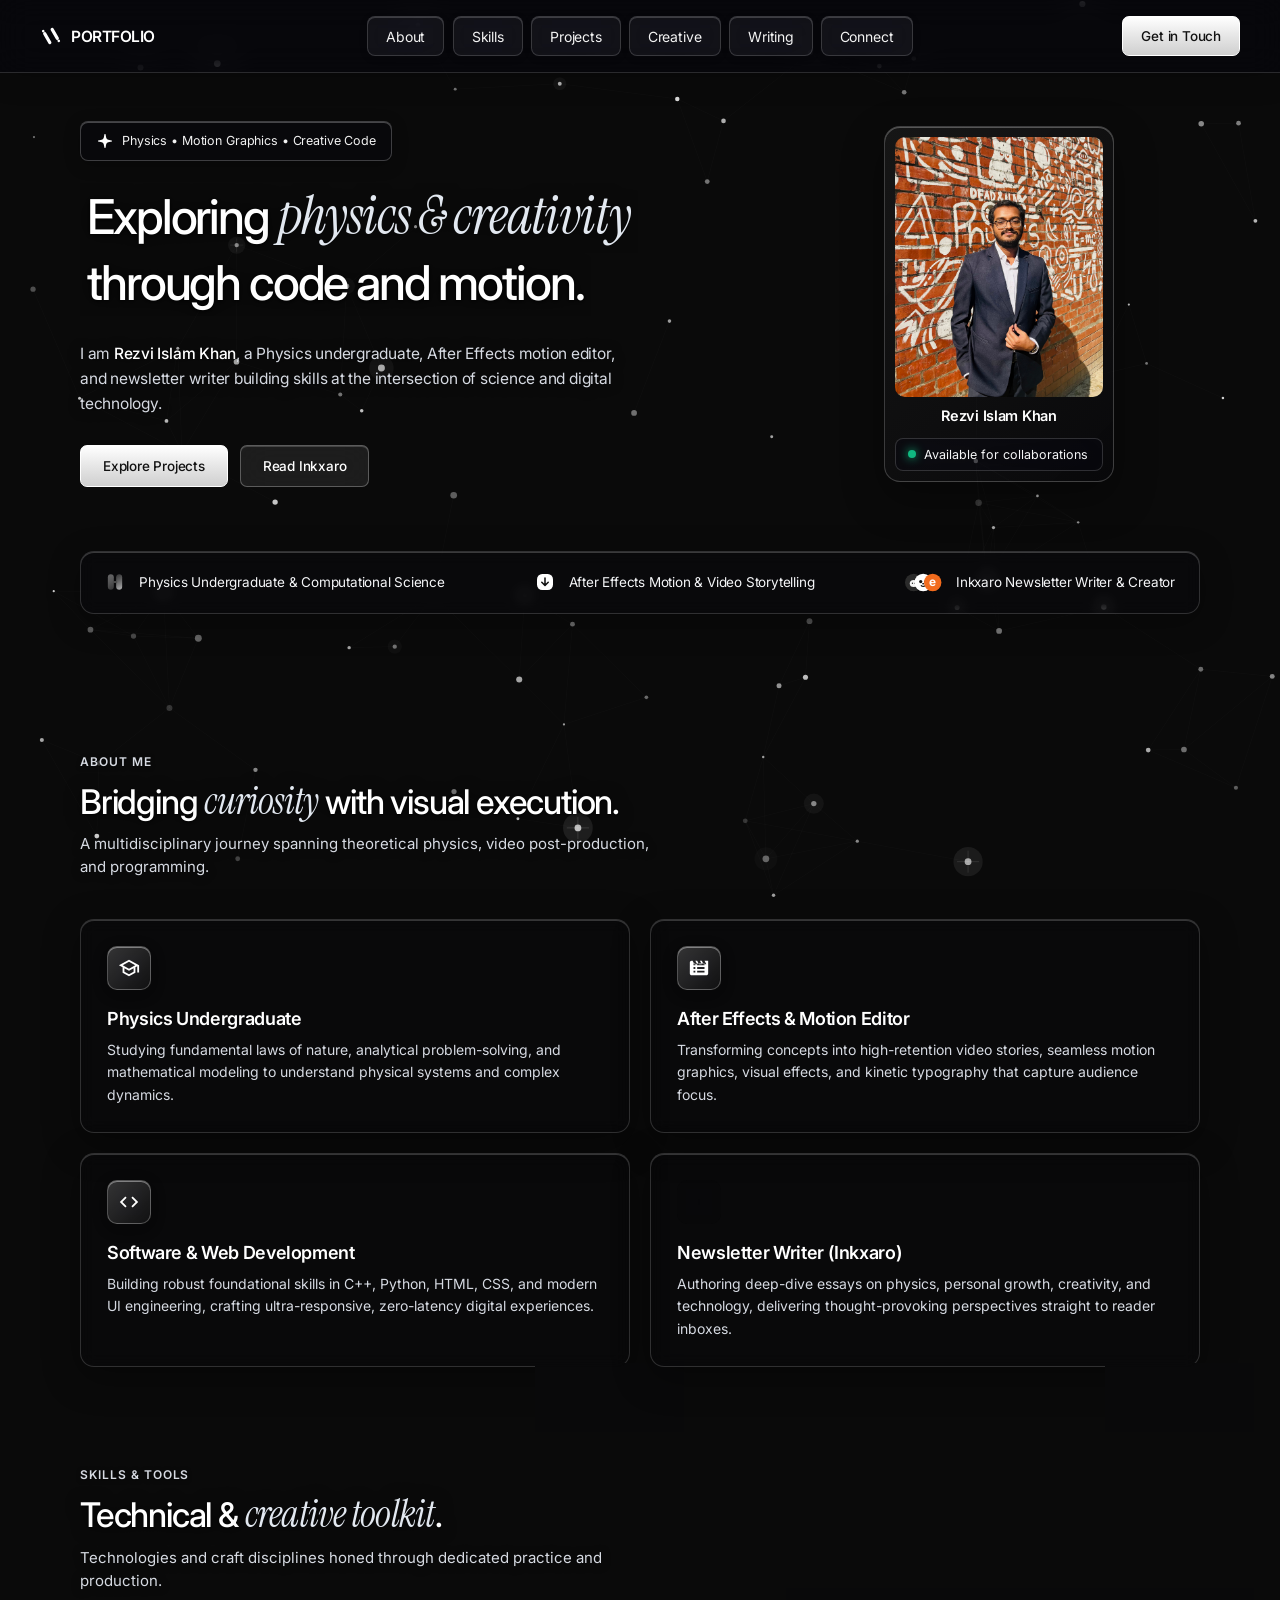
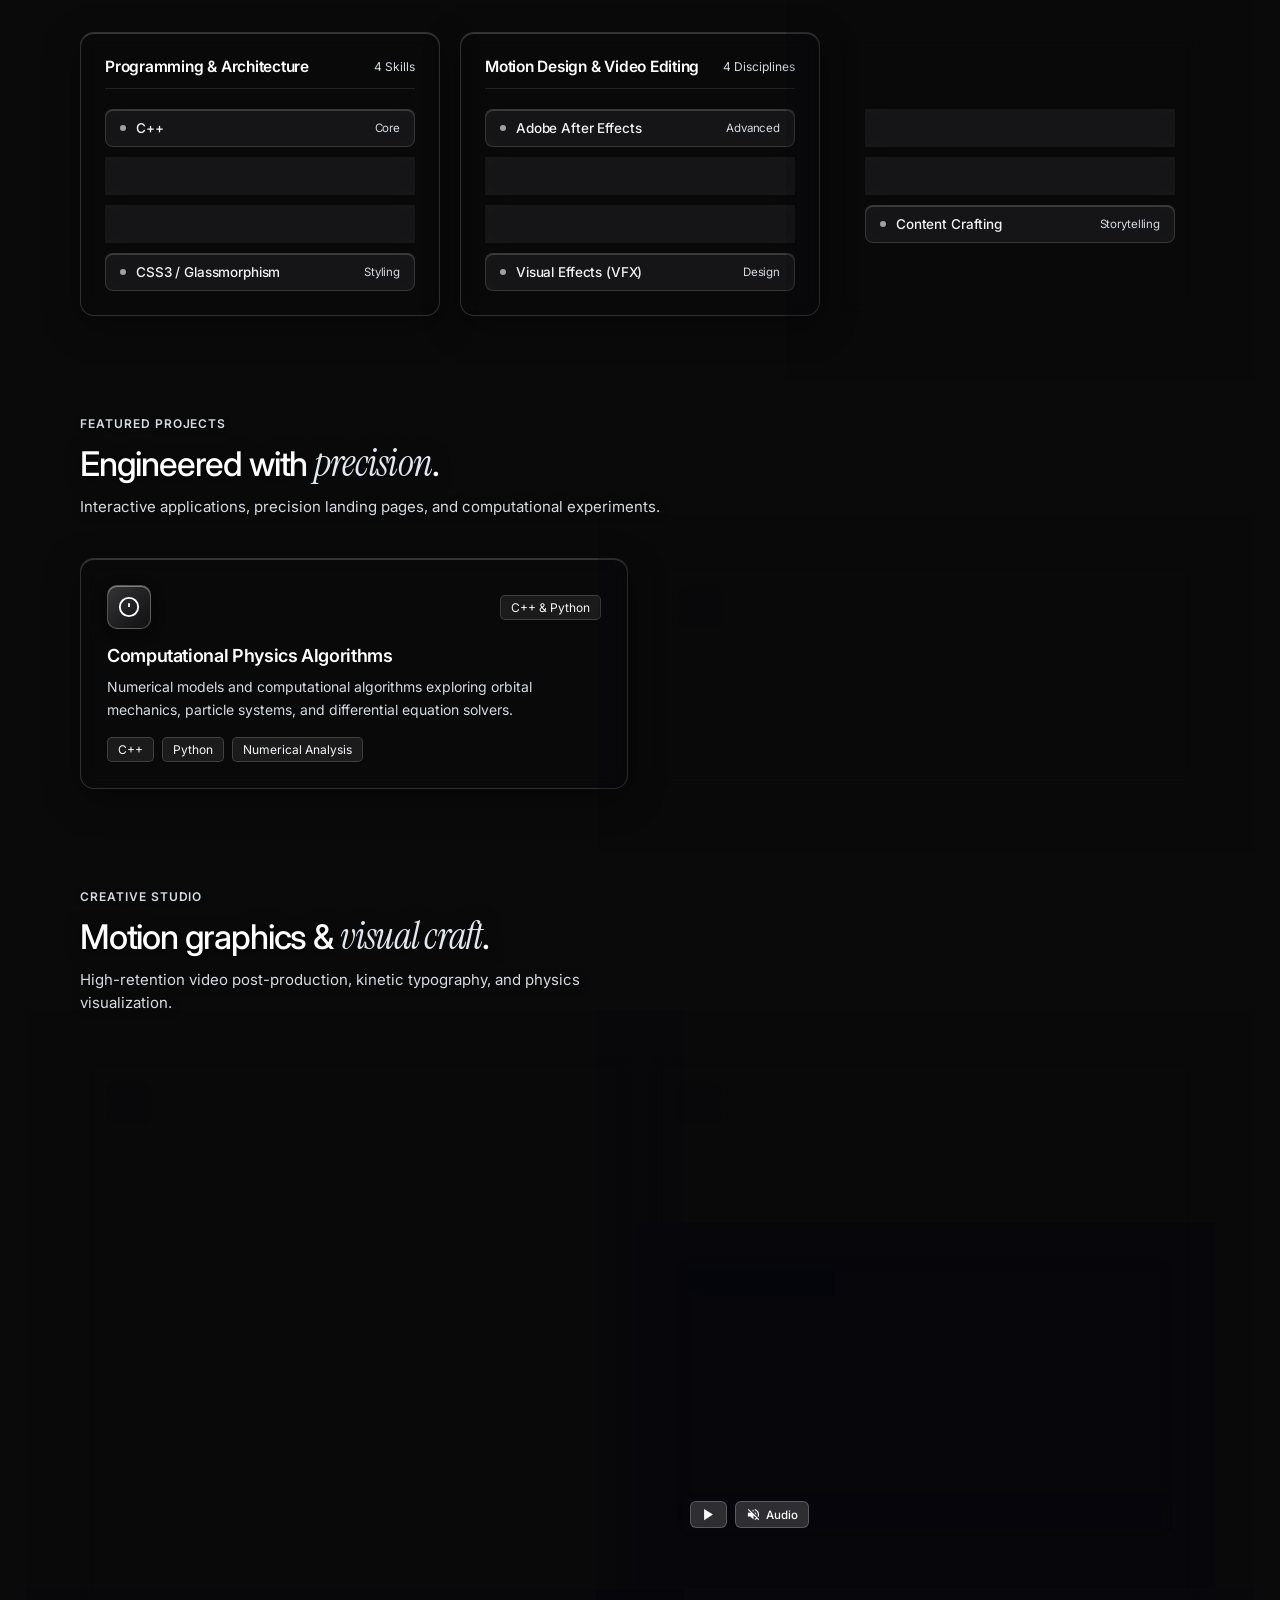
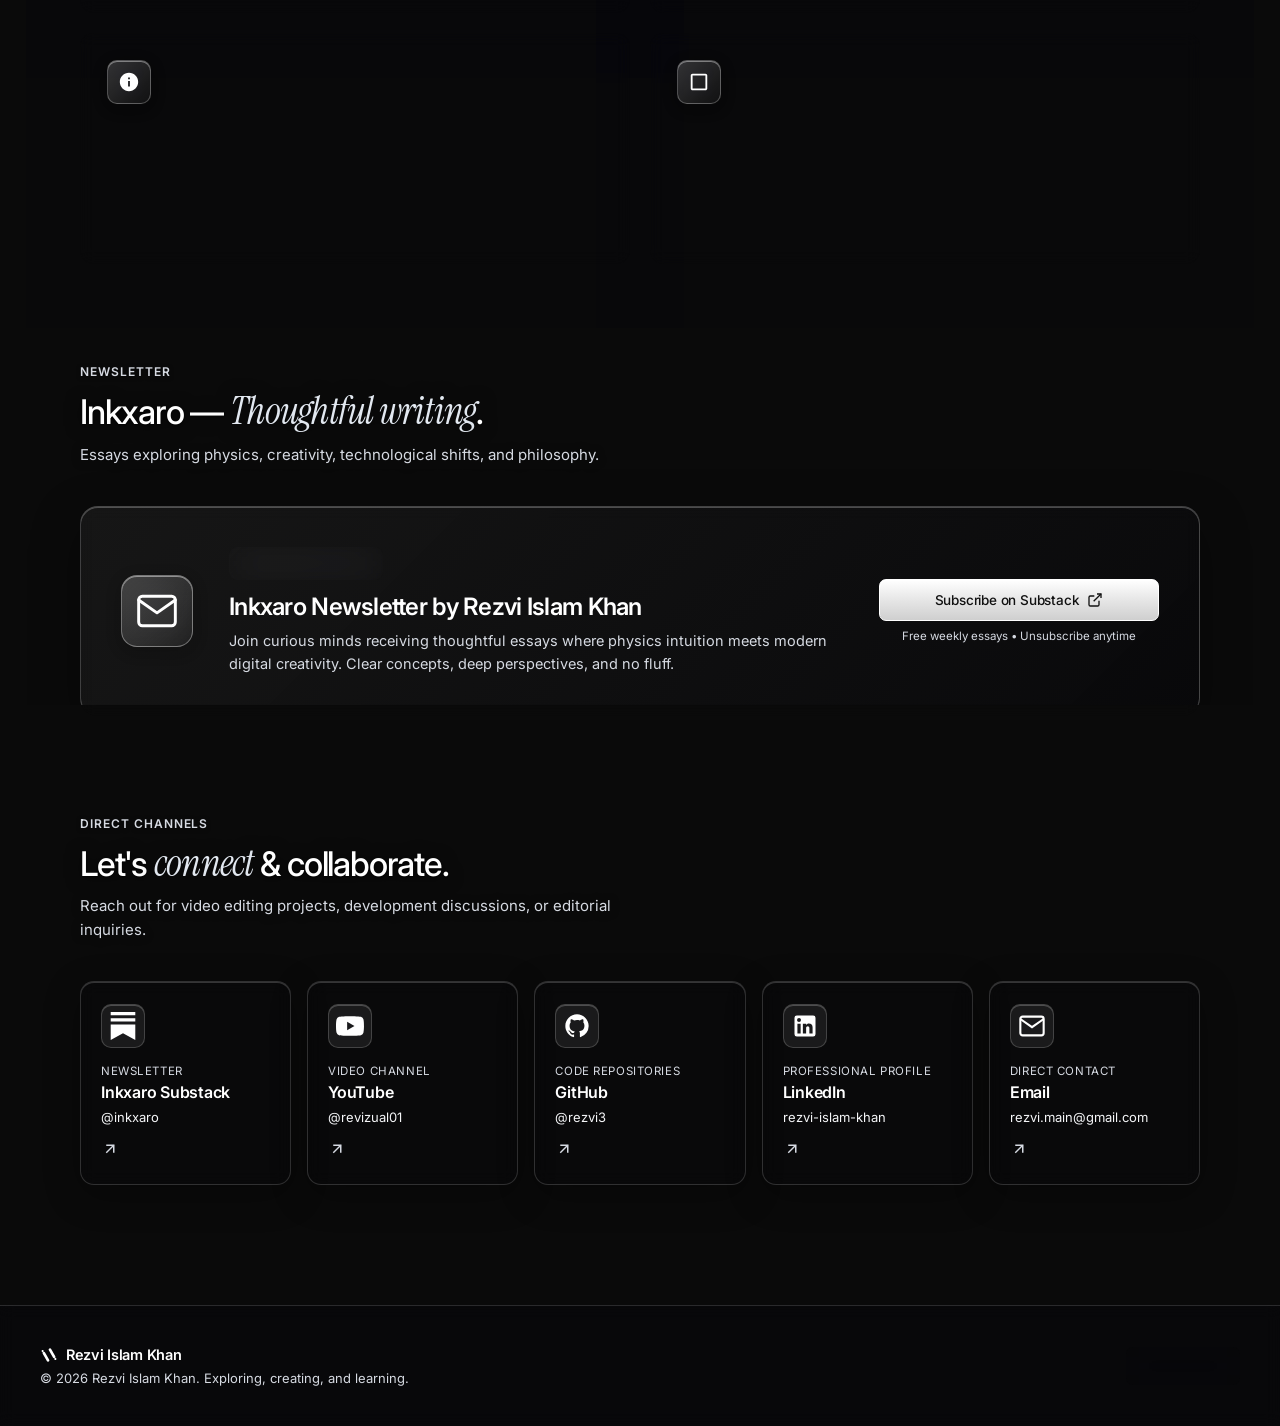
==== commit d9e714c1: "Add files via upload" ====
--- a/index.html
+++ b/index.html
@@ -17,20 +17,9 @@
   
   <link rel="stylesheet" href="styles.css">
 </head>
-<body style="background:transparent;color:#fff">
+<body style="background:#0a0a0a;color:#fff">
   <!-- Subtle Grain Layer -->
   <div class="grain" aria-hidden="true"></div>
-
-  <!-- Ambient Background Video Layer (100% full viewport background) -->
-  <div class="bg-video-wrap" aria-hidden="true">
-    <video class="bg-video" autoplay muted loop playsinline webkit-playsinline x5-playsinline x5-video-player-type="h5-page" disablePictureInPicture disableRemotePlayback poster="video-poster.jpg" preload="auto">
-      <source src="showreel.mp4" type="video/mp4">
-    </video>
-    <div class="bg-video-scrim"></div>
-  </div>
-
-  <!-- Ambient Light Scrim -->
-  <div class="ambient-scrim" aria-hidden="true"></div>
 
   <!-- Mobile Backdrop Overlay -->
   <div class="menu-backdrop" id="menu-backdrop" aria-hidden="true"></div>
@@ -115,6 +104,7 @@
             <div class="profile-photo-wrapper">
               <img src="PIC.jpg" alt="Rezvi Islam Khan" class="profile-img" width="480" height="600" loading="eager">
             </div>
+            <h3 class="profile-name">Rezvi Islam Khan</h3>
             <div class="profile-tag">
               <div class="status-dot"></div>
               <span>Available for collaborations</span>
@@ -403,7 +393,7 @@
           <p class="card-text">
             Kinetic typography, seamless speed ramping, spatial audio mastering, and custom graphic transitions crafted in Adobe After Effects for maximum viewer retention.
           </p>
-          <div class="project-tags-list" style="margin-top: auto; padding-top: 1rem;">
+          <div class="project-tags-list">
             <span class="mini-tag">After Effects</span>
             <span class="mini-tag">Kinetic Type</span>
             <span class="mini-tag">Motion Design</span>
@@ -457,7 +447,7 @@
             </div>
           </div>
 
-          <div class="project-tags-list" style="margin-top: auto; padding-top: 1rem;">
+          <div class="project-tags-list">
             <span class="mini-tag">Mortals One Piece Edit</span>
             <span class="mini-tag">After Effects</span>
             <span class="mini-tag">Sound Design</span>
@@ -475,7 +465,7 @@
           <p class="card-text">
             Translating complex physics formulas, quantum mechanics principles, and mathematical abstractions into elegant, intuitive 2D/3D visual animations.
           </p>
-          <div class="project-tags-list" style="margin-top: auto; padding-top: 1rem;">
+          <div class="project-tags-list">
             <span class="mini-tag">Scientific Visualization</span>
             <span class="mini-tag">Infographics</span>
             <span class="mini-tag">2D/3D Animation</span>
@@ -492,7 +482,7 @@
           <p class="card-text">
             Clean plate reconstruction, screen replacements, camera motion tracking, particle simulations, and seamless multi-layer compositing.
           </p>
-          <div class="project-tags-list" style="margin-top: auto; padding-top: 1rem;">
+          <div class="project-tags-list">
             <span class="mini-tag">VFX</span>
             <span class="mini-tag">Compositing</span>
             <span class="mini-tag">Tracking</span>
@@ -684,6 +674,7 @@
 
   </main>
 
+  <script src="particles.js"></script>
   <script src="script.js"></script>
 </body>
 </html>
--- a/styles.css
+++ b/styles.css
@@ -2,7 +2,7 @@
    1. IMMEDIATE ANTI-FLASH ENFORCEMENT & RESET
    ========================================================================== */
 html, body {
-  background: transparent !important;
+  background: #0a0a0a !important;
   color: #ffffff;
 }
 
@@ -35,9 +35,9 @@
    3. TOKENS & DESIGN SYSTEM VARIABLES (~1440px default)
    ========================================================================== */
 :root {
-  --bg: transparent;
-  --bg-card: rgba(8, 8, 16, 0.38);
-  --bg-card-hover: rgba(14, 14, 28, 0.52);
+  --bg: #0a0a0a;
+  --bg-card: rgba(8, 8, 16, 0.18);
+  --bg-card-hover: rgba(14, 14, 28, 0.28);
   --bg-glass-subtle: rgba(255, 255, 255, 0.05);
   --text: #ffffff;
   --muted: #d6dae2;
@@ -70,7 +70,7 @@
 }
 
 html {
-  background: transparent;
+  background: #0a0a0a;
   color: #ffffff;
   scroll-behavior: smooth;
   scroll-padding-top: 80px;
@@ -78,7 +78,7 @@
 }
 
 body {
-  background: transparent;
+  background: #0a0a0a;
   color: #ffffff;
   color: var(--text, #ffffff);
   font-family: "Inter", system-ui, -apple-system, BlinkMacSystemFont, "Segoe UI", sans-serif;
@@ -90,6 +90,7 @@
   min-height: 100dvh;
   overflow-x: hidden;
   -webkit-tap-highlight-color: transparent;
+  -webkit-overflow-scrolling: touch;
 }
 
 a, button {
@@ -115,72 +116,19 @@
   display: none;
 }
 
-.bg-video-wrap {
+/* bg-video-wrap, bg-video, bg-video-scrim, ambient-scrim — REMOVED
+   Replaced by particles.js canvas particle background.            */
+
+#particle-bg {
   position: fixed;
   top: 0;
   left: 0;
-  right: 0;
-  bottom: 0;
   width: 100%;
   height: 100%;
   z-index: 0;
   pointer-events: none;
-  overflow: hidden;
-  background-color: transparent;
-  contain: strict;
+  will-change: transform;
   transform: translateZ(0);
-}
-
-.bg-video {
-  position: absolute;
-  top: 50%;
-  left: 50%;
-  min-width: 100%;
-  min-height: 100%;
-  width: 100%;
-  height: 100%;
-  transform: translate(-50%, -50%);
-  object-fit: cover;
-  opacity: 1;
-  filter: contrast(1.05) saturate(1.1);
-  will-change: transform;
-}
-
-.bg-video-scrim {
-  position: absolute;
-  inset: 0;
-  background: radial-gradient(circle at 50% 15%, rgba(4, 4, 10, 0.16) 0%, rgba(2, 2, 6, 0.32) 55%, rgba(1, 1, 3, 0.48) 100%),
-              linear-gradient(180deg, rgba(4, 4, 10, 0.12) 0%, rgba(1, 1, 3, 0.38) 100%);
-  pointer-events: none;
-}
-
-.ambient-scrim {
-  position: fixed;
-  inset: 0;
-  pointer-events: none;
-  z-index: 0;
-  overflow: hidden;
-  background: radial-gradient(circle at 50% 12%, rgba(255, 255, 255, 0.08) 0%, rgba(186, 140, 255, 0.18) 28%, transparent 70%),
-              radial-gradient(circle at 80% 55%, rgba(120, 190, 255, 0.15) 0%, transparent 55%),
-              radial-gradient(circle at 20% 85%, rgba(186, 140, 255, 0.14) 0%, transparent 60%);
-  animation: ambient-pulse 16s ease-in-out infinite alternate;
-  will-change: transform, opacity;
-  transform: translateZ(0);
-}
-
-@keyframes ambient-pulse {
-  0% {
-    transform: scale(1) translate3d(0, 0, 0);
-    opacity: 0.9;
-  }
-  50% {
-    transform: scale(1.06) translate3d(1.5%, -1%, 0);
-    opacity: 1;
-  }
-  100% {
-    transform: scale(1.03) translate3d(-1%, 1.5%, 0);
-    opacity: 0.95;
-  }
 }
 
 .page-main {
@@ -198,27 +146,22 @@
   display: grid;
   grid-template-columns: 1fr auto 1fr;
   align-items: center;
-  padding: var(--header-y) var(--header-x) 14px;
+  padding: 16px var(--header-x);
   z-index: 130;
-  background: rgba(6, 6, 14, 0.35);
-  backdrop-filter: blur(24px) saturate(180%);
-  -webkit-backdrop-filter: blur(24px) saturate(180%);
+  background: rgba(6, 6, 14, 0.45);
+  backdrop-filter: blur(16px) saturate(180%);
+  -webkit-backdrop-filter: blur(16px) saturate(180%);
   border-bottom: 1px solid rgba(255, 255, 255, 0.14);
   box-shadow: 0 4px 30px rgba(0, 0, 0, 0.2);
-  transition: padding 0.3s cubic-bezier(0.16, 1, 0.3, 1),
-              background 0.3s cubic-bezier(0.16, 1, 0.3, 1),
-              border-color 0.3s ease,
-              box-shadow 0.3s ease;
-  transform: translateZ(0);
-  will-change: padding, background;
+  transition: background 0.25s ease,
+              border-color 0.25s ease,
+              box-shadow 0.25s ease;
 }
 
 .header.is-scrolled {
-  padding-top: 14px;
-  padding-bottom: 12px;
-  background: rgba(4, 4, 10, 0.6);
-  backdrop-filter: blur(28px) saturate(190%);
-  -webkit-backdrop-filter: blur(28px) saturate(190%);
+  background: rgba(4, 4, 10, 0.72);
+  backdrop-filter: blur(20px) saturate(190%);
+  -webkit-backdrop-filter: blur(20px) saturate(190%);
   border-bottom-color: rgba(255, 255, 255, 0.2);
   box-shadow: 0 8px 32px rgba(0, 0, 0, 0.35);
 }
@@ -532,19 +475,19 @@
 
 .profile-card-glass {
   position: relative;
-  background: linear-gradient(135deg, rgba(255, 255, 255, 0.08) 0%, rgba(6, 6, 14, 0.42) 100%);
-  backdrop-filter: blur(24px) saturate(160%);
-  -webkit-backdrop-filter: blur(24px) saturate(160%);
-  border: 1px solid rgba(255, 255, 255, 0.22);
-  border-radius: 18px;
-  padding: 12px;
+  background: linear-gradient(135deg, rgba(255, 255, 255, 0.05) 0%, rgba(6, 6, 14, 0.22) 100%);
+  backdrop-filter: blur(8px) saturate(150%);
+  -webkit-backdrop-filter: blur(8px) saturate(150%);
+  border: 1px solid rgba(255, 255, 255, 0.20);
+  border-radius: 16px;
+  padding: 10px;
   box-shadow: 0 16px 40px rgba(0, 0, 0, 0.35), inset 0 1px 0 rgba(255, 255, 255, 0.28);
-  max-width: 320px;
+  max-width: 230px;
   width: 100%;
 }
 
 .profile-photo-wrapper {
-  border-radius: 12px;
+  border-radius: 10px;
   overflow: hidden;
   position: relative;
   aspect-ratio: 4 / 5;
@@ -562,6 +505,17 @@
 
 .profile-card-glass:hover .profile-img {
   transform: scale(1.03);
+}
+
+.profile-name {
+  text-align: center;
+  font-size: 14.5px;
+  font-weight: 600;
+  color: #ffffff;
+  letter-spacing: -0.02em;
+  margin-top: 10px;
+  margin-bottom: 0;
+  line-height: 1.3;
 }
 
 .profile-tag {
@@ -603,9 +557,9 @@
   gap: 24px;
   margin-top: 64px;
   padding: 20px 24px;
-  background: rgba(8, 8, 16, 0.4);
-  backdrop-filter: blur(20px) saturate(160%);
-  -webkit-backdrop-filter: blur(20px) saturate(160%);
+  background: rgba(8, 8, 16, 0.20);
+  backdrop-filter: blur(8px) saturate(150%);
+  -webkit-backdrop-filter: blur(8px) saturate(150%);
   border-radius: 14px;
   border: 1px solid rgba(255, 255, 255, 0.16);
   box-shadow: 0 8px 32px rgba(0, 0, 0, 0.3), inset 0 1px 0 rgba(255, 255, 255, 0.2);
@@ -641,7 +595,6 @@
   max-width: var(--section-max);
   margin: 0 auto;
   padding: 96px var(--header-x) 0;
-  contain: content;
 }
 
 .section-header {
@@ -681,8 +634,8 @@
 .liquid-card {
   position: relative;
   background: var(--bg-card);
-  backdrop-filter: blur(24px) saturate(170%);
-  -webkit-backdrop-filter: blur(24px) saturate(170%);
+  backdrop-filter: blur(8px) saturate(150%);
+  -webkit-backdrop-filter: blur(8px) saturate(150%);
   border: 1px solid var(--border-soft);
   border-radius: 14px;
   padding: 26px;
@@ -693,7 +646,6 @@
   display: flex;
   flex-direction: column;
   box-shadow: 0 10px 36px rgba(0, 0, 0, 0.35), inset 0 1px 0 rgba(255, 255, 255, 0.18);
-  contain: content;
 }
 
 .liquid-card:hover {
@@ -757,8 +709,8 @@
 
 .skill-group-card {
   background: var(--bg-card);
-  backdrop-filter: blur(24px) saturate(170%);
-  -webkit-backdrop-filter: blur(24px) saturate(170%);
+  backdrop-filter: blur(8px) saturate(150%);
+  -webkit-backdrop-filter: blur(8px) saturate(150%);
   border: 1px solid var(--border-soft);
   border-radius: 14px;
   padding: 24px;
@@ -856,7 +808,8 @@
   display: flex;
   flex-wrap: wrap;
   gap: 8px;
-  margin-bottom: 24px;
+  margin-top: auto;
+  padding-top: 14px;
 }
 
 .mini-tag {
@@ -890,6 +843,13 @@
   display: grid;
   grid-template-columns: repeat(2, 1fr);
   gap: 20px;
+  align-items: stretch;
+}
+
+.creative-showcase-grid .liquid-card {
+  min-height: 220px;
+  display: flex;
+  flex-direction: column;
 }
 
 /* Video Preview Player in Creative Studio */
@@ -1032,9 +992,9 @@
   position: relative;
   border-radius: 18px;
   overflow: hidden;
-  background: linear-gradient(135deg, rgba(255, 255, 255, 0.08) 0%, rgba(6, 6, 14, 0.42) 100%);
-  backdrop-filter: blur(24px) saturate(160%);
-  -webkit-backdrop-filter: blur(24px) saturate(160%);
+  background: linear-gradient(135deg, rgba(255, 255, 255, 0.05) 0%, rgba(6, 6, 14, 0.22) 100%);
+  backdrop-filter: blur(8px) saturate(150%);
+  -webkit-backdrop-filter: blur(8px) saturate(150%);
   border: 1px solid rgba(255, 255, 255, 0.22);
   padding: 40px;
   box-shadow: 0 16px 48px rgba(0, 0, 0, 0.35), inset 0 1px 0 rgba(255, 255, 255, 0.25);
@@ -1109,8 +1069,8 @@
 
 .connect-card {
   background: var(--bg-card);
-  backdrop-filter: blur(24px) saturate(170%);
-  -webkit-backdrop-filter: blur(24px) saturate(170%);
+  backdrop-filter: blur(8px) saturate(150%);
+  -webkit-backdrop-filter: blur(8px) saturate(150%);
   border: 1px solid var(--border-soft);
   border-radius: 14px;
   padding: 22px 20px;
@@ -1192,9 +1152,9 @@
   margin-top: 120px;
   padding: 40px var(--header-x);
   border-top: 1px solid rgba(255, 255, 255, 0.14);
-  background: rgba(6, 6, 14, 0.45);
-  backdrop-filter: blur(24px) saturate(160%);
-  -webkit-backdrop-filter: blur(24px) saturate(160%);
+  background: rgba(6, 6, 14, 0.25);
+  backdrop-filter: blur(8px) saturate(150%);
+  -webkit-backdrop-filter: blur(8px) saturate(150%);
 }
 
 .footer-inner {
@@ -1313,16 +1273,17 @@
 /* Scroll Reveal Dynamic Motion */
 .scroll-reveal {
   opacity: 0;
-  transform: translate3d(0, 28px, 0) scale(0.99);
-  transition: opacity 0.75s cubic-bezier(0.2, 0.9, 0.3, 1),
-              transform 0.75s cubic-bezier(0.2, 0.9, 0.3, 1);
+  transform: translate3d(0, 24px, 0);
+  transition: opacity 0.6s cubic-bezier(0.16, 1, 0.3, 1),
+              transform 0.6s cubic-bezier(0.16, 1, 0.3, 1);
   will-change: transform, opacity;
   backface-visibility: hidden;
 }
 
 .scroll-reveal.revealed {
   opacity: 1;
-  transform: translate3d(0, 0, 0) scale(1);
+  transform: translate3d(0, 0, 0);
+  will-change: auto;
 }
 
 .stagger-1 { transition-delay: 0.04s; }
@@ -1344,8 +1305,8 @@
   .footer,
   .video-preview-box,
   .badge {
-    backdrop-filter: blur(12px) saturate(140%) !important;
-    -webkit-backdrop-filter: blur(12px) saturate(140%) !important;
+    backdrop-filter: blur(8px) saturate(140%) !important;
+    -webkit-backdrop-filter: blur(8px) saturate(140%) !important;
     transform: translateZ(0);
     backface-visibility: hidden;
   }
@@ -1354,9 +1315,6 @@
     transition-duration: 0.55s !important;
   }
 
-  .bg-video {
-    filter: none !important;
-  }
 }
 
 .is-in {
@@ -1409,7 +1367,7 @@
   }
 }
 
-@media (max-width: 900px) {
+@media (max-width: 1024px) {
   :root {
     --h1: clamp(30px, 6vw, 40px);
     --lede: 15.5px;
@@ -1418,12 +1376,15 @@
   }
 
   .header {
-    grid-template-columns: 1fr auto;
-    padding: max(var(--header-y), env(safe-area-inset-top)) var(--header-x) 12px;
-    background: rgba(6, 6, 14, 0.48);
-    backdrop-filter: blur(24px) saturate(180%);
-    -webkit-backdrop-filter: blur(24px) saturate(180%);
+    display: flex;
+    justify-content: space-between;
+    align-items: center;
+    padding: max(12px, env(safe-area-inset-top, 0px)) var(--header-x) 12px;
+    background: rgba(6, 6, 14, 0.65);
+    backdrop-filter: blur(16px) saturate(180%);
+    -webkit-backdrop-filter: blur(16px) saturate(180%);
     border-bottom: 1px solid rgba(255, 255, 255, 0.15);
+    transform: none !important;
   }
 
   .header-cta {
@@ -1503,16 +1464,16 @@
 
   .nav {
     position: fixed;
-    top: calc(max(var(--header-y), env(safe-area-inset-top)) + 52px);
+    top: calc(max(12px, env(safe-area-inset-top, 0px)) + 64px);
     left: 14px;
     right: 14px;
     max-width: 440px;
     margin: 0 auto;
-    z-index: 120;
-    background: rgba(8, 8, 18, 0.92);
-    backdrop-filter: blur(28px) saturate(180%);
-    -webkit-backdrop-filter: blur(28px) saturate(180%);
-    border: 1px solid rgba(255, 255, 255, 0.2);
+    z-index: 200;
+    background: rgba(10, 10, 22, 0.96);
+    backdrop-filter: blur(20px) saturate(180%);
+    -webkit-backdrop-filter: blur(20px) saturate(180%);
+    border: 1px solid rgba(255, 255, 255, 0.22);
     border-radius: 18px;
     padding: 14px;
     display: flex;
@@ -1520,14 +1481,17 @@
     align-items: stretch;
     justify-content: flex-start;
     gap: 8px;
-    box-shadow: 0 24px 64px rgba(0, 0, 0, 0.75), inset 0 1px 0 rgba(255, 255, 255, 0.25);
+    box-shadow: 0 24px 64px rgba(0, 0, 0, 0.85), 0 0 28px rgba(186, 140, 255, 0.15), inset 0 1px 0 rgba(255, 255, 255, 0.25);
     opacity: 0;
     visibility: hidden;
     pointer-events: none;
-    transform: translateY(-16px) scale(0.96);
-    transition: transform 0.32s cubic-bezier(0.16, 1, 0.3, 1),
-                opacity 0.26s ease,
-                visibility 0.26s ease;
+    transform: translateY(-12px) scale(0.97);
+    transition: transform 0.26s cubic-bezier(0.16, 1, 0.3, 1),
+                opacity 0.22s ease,
+                visibility 0.22s ease;
+    max-height: calc(100dvh - 84px);
+    overflow-y: auto;
+    -webkit-overflow-scrolling: touch;
   }
 
   body.menu-open .nav {
@@ -1598,7 +1562,7 @@
   }
 
   .profile-card-glass {
-    max-width: 220px;
+    max-width: 180px;
     margin: 0 auto;
   }
 
@@ -1706,8 +1670,13 @@
   }
 
   .profile-card-glass {
-    max-width: 190px;
-    padding: 10px;
+    max-width: 160px;
+    padding: 8px;
+  }
+
+  .profile-name {
+    font-size: 12.5px;
+    margin-top: 8px;
   }
 
   .profile-tag {
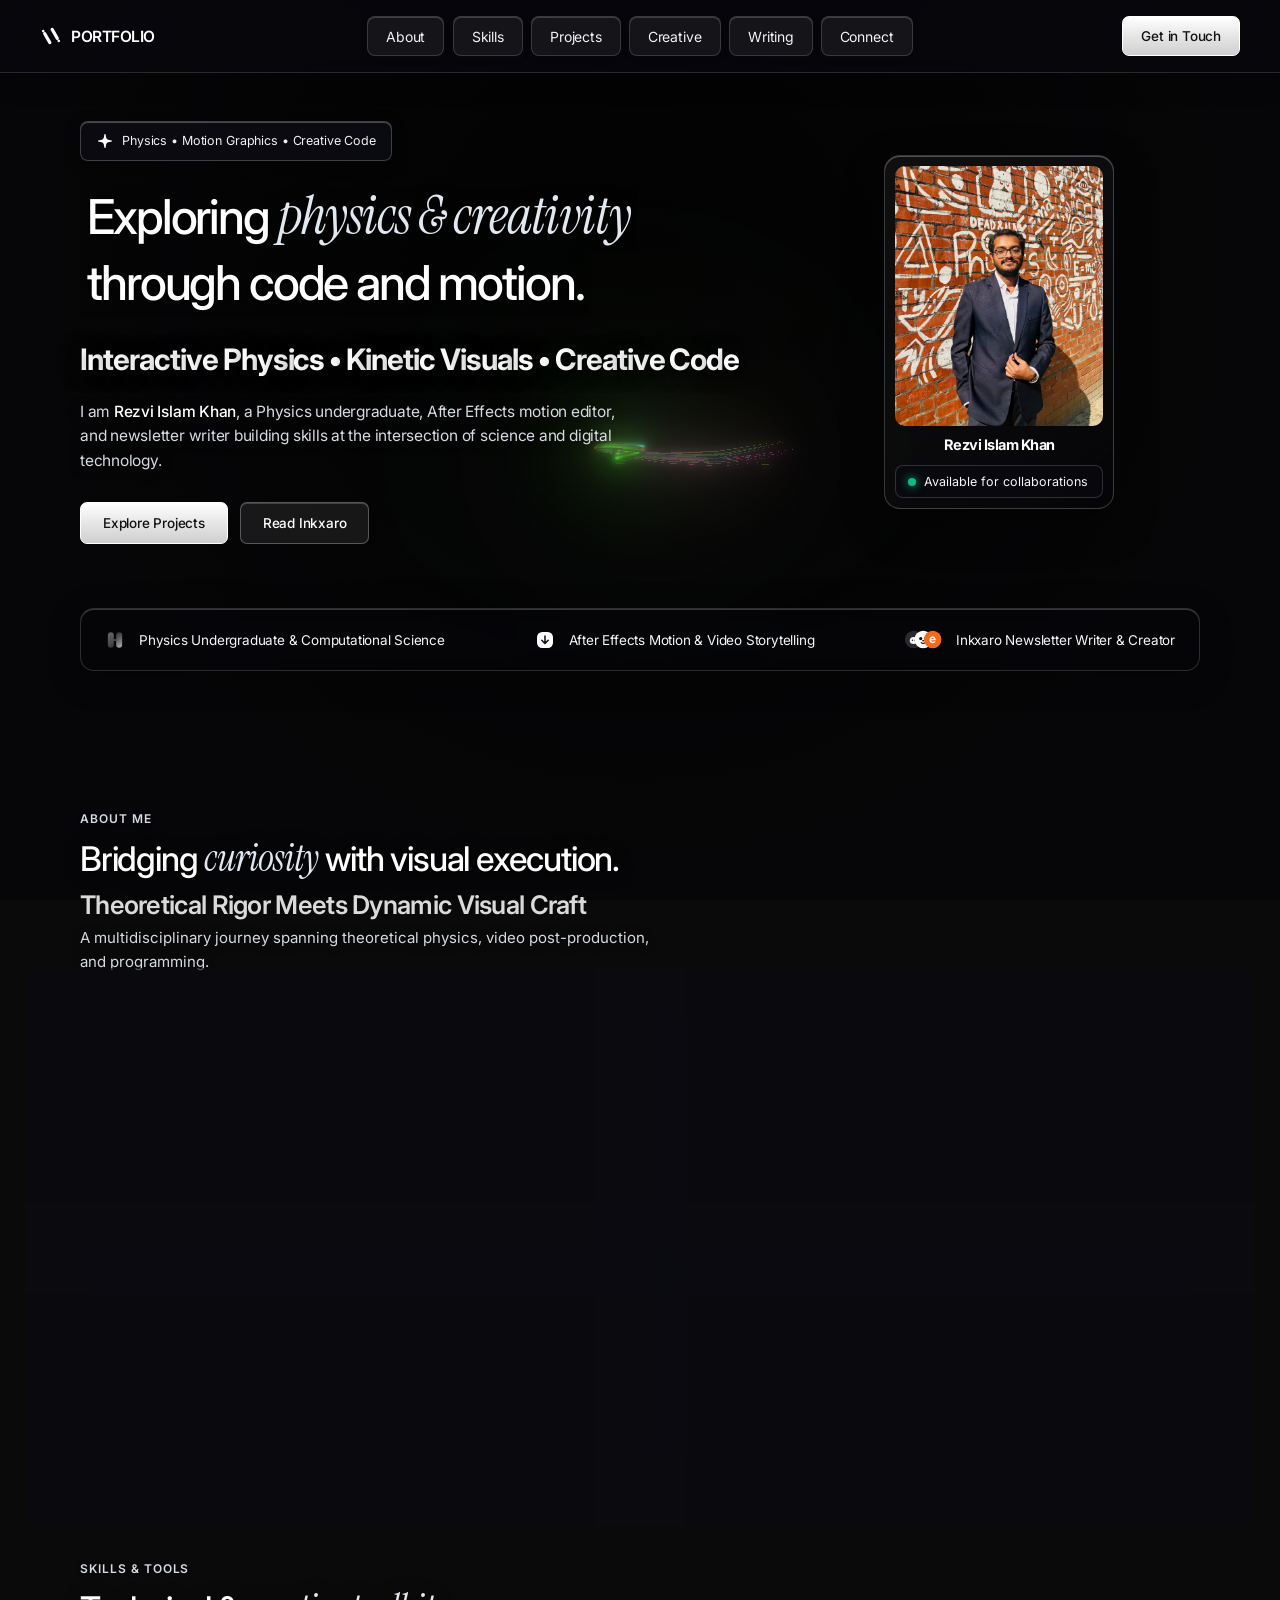
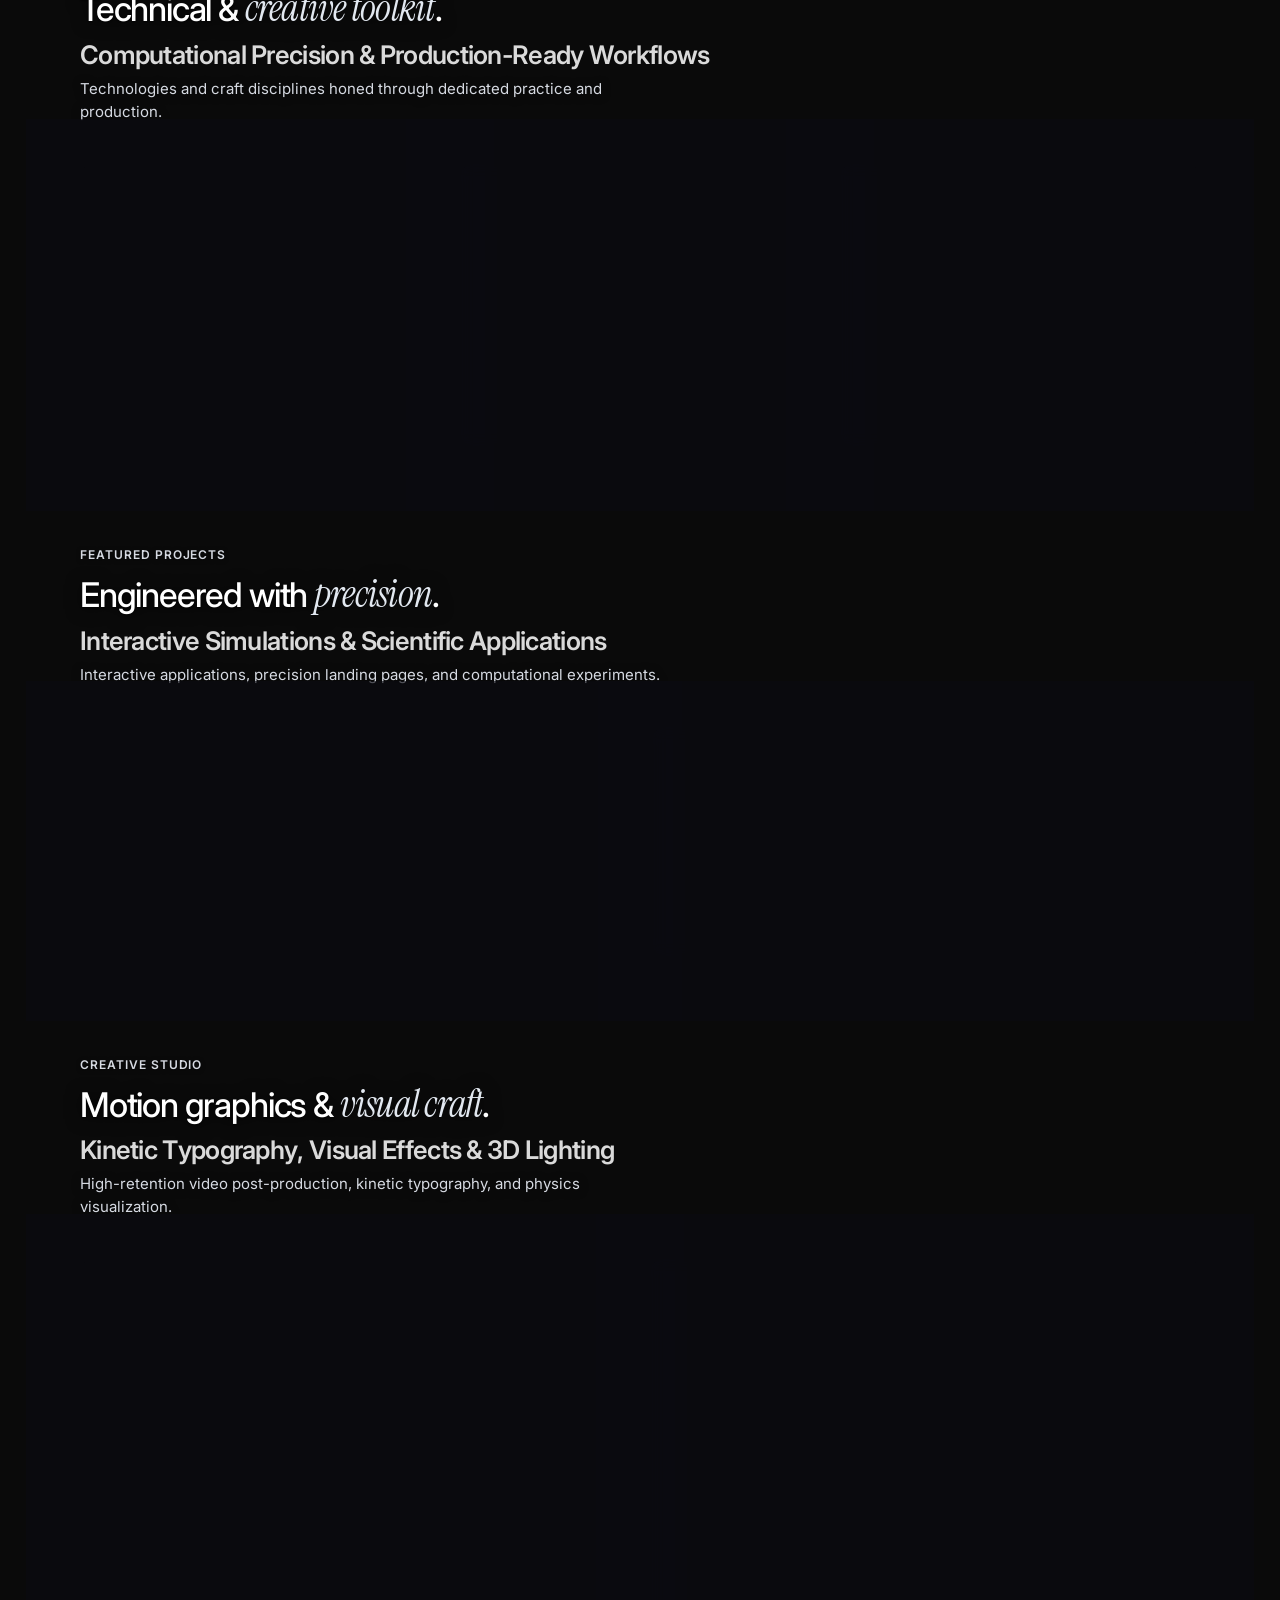
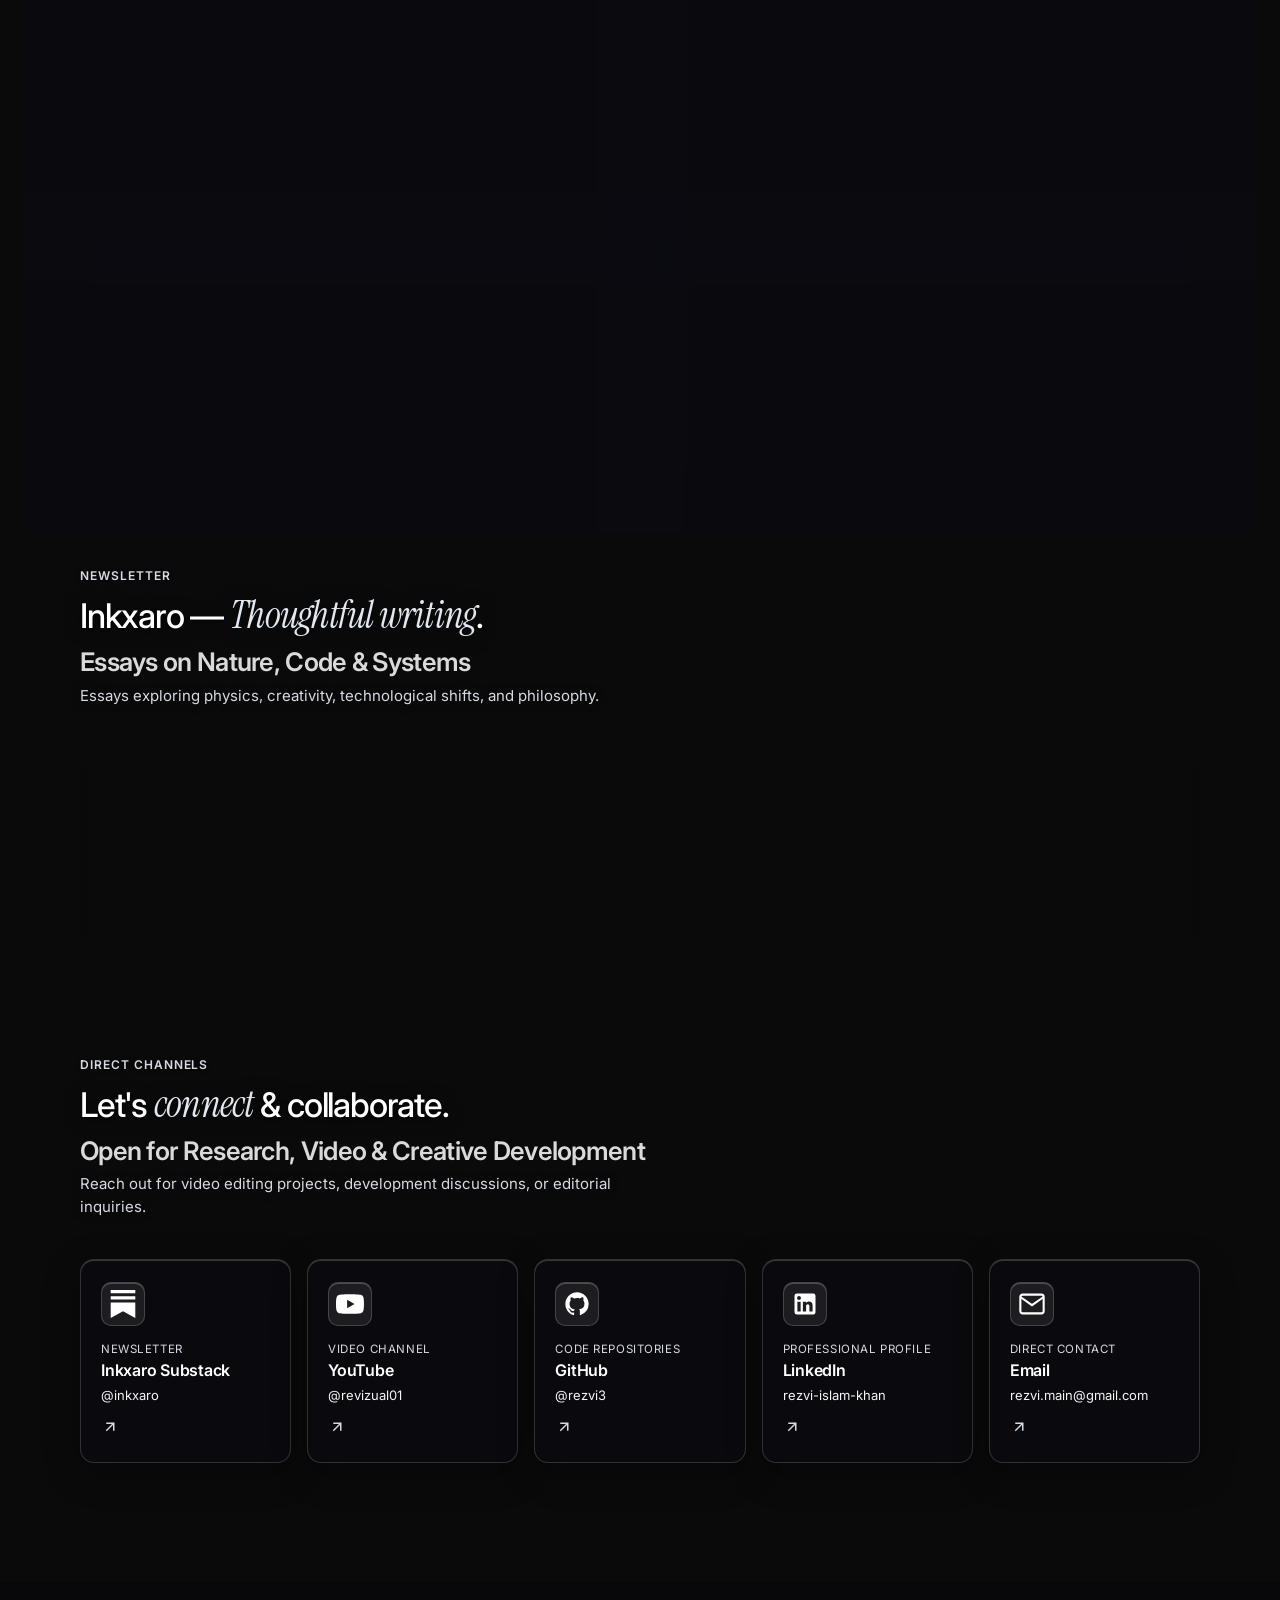
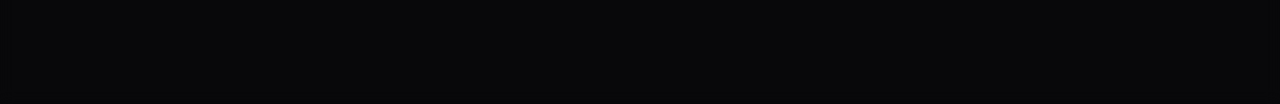
==== commit c1a395b6: "Update portfolio website" ====
--- a/index.html
+++ b/index.html
@@ -18,6 +18,12 @@
   <link rel="stylesheet" href="styles.css">
 </head>
 <body style="background:#0a0a0a;color:#fff">
+  <!-- Interactive 3D WebGL Neon Tubes Canvas Layer -->
+  <div id="tubes-bg-wrap" class="tubes-bg-wrap" aria-hidden="true">
+    <canvas id="tubes-canvas" class="tubes-canvas"></canvas>
+  </div>
+  <div class="tubes-ambient-scrim" aria-hidden="true"></div>
+
   <!-- Subtle Grain Layer -->
   <div class="grain" aria-hidden="true"></div>
 
@@ -86,6 +92,11 @@
             <span class="headline-line"><span class="headline-inner appear appear--mask" style="--d: 0.62s;">through code and motion.</span></span>
           </h1>
 
+          <!-- Animated H3 Banner Header: Fades in, slides up, reduces blur for each letter -->
+          <h3 class="hero-banner-h3 blur-slide-heading" data-animate="letter-blur" data-delay="0.15" data-stagger="0.018" aria-label="Interactive Physics • Kinetic Visuals • Creative Code">
+            Interactive Physics • Kinetic Visuals • Creative Code
+          </h3>
+
           <!-- Lede Subheading -->
           <p class="lede appear appear--soft" style="--d: 0.82s;">
             I am <strong>Rezvi Islam Khan</strong>, a Physics undergraduate, After Effects motion editor, and newsletter writer building skills at the intersection of science and digital technology.
@@ -104,7 +115,7 @@
             <div class="profile-photo-wrapper">
               <img src="PIC.jpg" alt="Rezvi Islam Khan" class="profile-img" width="480" height="600" loading="eager">
             </div>
-            <h3 class="profile-name">Rezvi Islam Khan</h3>
+            <h3 class="profile-name blur-slide-heading" data-animate="letter-blur" data-delay="0.75" data-stagger="0.035" aria-label="Rezvi Islam Khan">Rezvi Islam Khan</h3>
             <div class="profile-tag">
               <div class="status-dot"></div>
               <span>Available for collaborations</span>
@@ -168,6 +179,7 @@
       <div class="section-header scroll-reveal">
         <div class="section-tag">About Me</div>
         <h2 class="section-title">Bridging <em>curiosity</em> with visual execution.</h2>
+        <h3 class="section-banner-h3 blur-slide-heading" data-animate="letter-blur" aria-label="Theoretical Rigor Meets Dynamic Visual Craft">Theoretical Rigor Meets Dynamic Visual Craft</h3>
         <p class="section-desc">A multidisciplinary journey spanning theoretical physics, video post-production, and programming.</p>
       </div>
 
@@ -227,6 +239,7 @@
       <div class="section-header scroll-reveal">
         <div class="section-tag">Skills & Tools</div>
         <h2 class="section-title">Technical & <em>creative toolkit</em>.</h2>
+        <h3 class="section-banner-h3 blur-slide-heading" data-animate="letter-blur" aria-label="Computational Precision & Production-Ready Workflows">Computational Precision & Production-Ready Workflows</h3>
         <p class="section-desc">Technologies and craft disciplines honed through dedicated practice and production.</p>
       </div>
 
@@ -323,6 +336,7 @@
       <div class="section-header scroll-reveal">
         <div class="section-tag">Featured Projects</div>
         <h2 class="section-title">Engineered with <em>precision</em>.</h2>
+        <h3 class="section-banner-h3 blur-slide-heading" data-animate="letter-blur" aria-label="Interactive Simulations & Scientific Applications">Interactive Simulations & Scientific Applications</h3>
         <p class="section-desc">Interactive applications, precision landing pages, and computational experiments.</p>
       </div>
 
@@ -379,6 +393,7 @@
       <div class="section-header scroll-reveal">
         <div class="section-tag">Creative Studio</div>
         <h2 class="section-title">Motion graphics & <em>visual craft</em>.</h2>
+        <h3 class="section-banner-h3 blur-slide-heading" data-animate="letter-blur" aria-label="Kinetic Typography, Visual Effects & 3D Lighting">Kinetic Typography, Visual Effects & 3D Lighting</h3>
         <p class="section-desc">High-retention video post-production, kinetic typography, and physics visualization.</p>
       </div>
 
@@ -496,6 +511,7 @@
       <div class="section-header scroll-reveal">
         <div class="section-tag">Newsletter</div>
         <h2 class="section-title">Inkxaro — <em>Thoughtful writing</em>.</h2>
+        <h3 class="section-banner-h3 blur-slide-heading" data-animate="letter-blur" aria-label="Essays on Nature, Code & Systems">Essays on Nature, Code & Systems</h3>
         <p class="section-desc">Essays exploring physics, creativity, technological shifts, and philosophy.</p>
       </div>
 
@@ -539,6 +555,7 @@
       <div class="section-header scroll-reveal">
         <div class="section-tag">Direct Channels</div>
         <h2 class="section-title">Let's <em>connect</em> & collaborate.</h2>
+        <h3 class="section-banner-h3 blur-slide-heading" data-animate="letter-blur" aria-label="Open for Research, Video & Creative Development">Open for Research, Video & Creative Development</h3>
         <p class="section-desc">Reach out for video editing projects, development discussions, or editorial inquiries.</p>
       </div>
 
@@ -674,7 +691,12 @@
 
   </main>
 
-  <script src="particles.js"></script>
+  <!-- Smooth Momentum Scrolling, 3D Neon Tubes Engine & Dynamic Letter Blur Animation -->
+  <script src="lenis.min.js"></script>
+  <script src="smooth-scroll.js"></script>
+  <script src="tubes1.min.js"></script>
+  <script src="tubes-background.js"></script>
+  <script src="letter-blur-animation.js"></script>
   <script src="script.js"></script>
 </body>
 </html>
--- a/styles.css
+++ b/styles.css
@@ -36,8 +36,8 @@
    ========================================================================== */
 :root {
   --bg: #0a0a0a;
-  --bg-card: rgba(8, 8, 16, 0.18);
-  --bg-card-hover: rgba(14, 14, 28, 0.28);
+  --bg-card: rgba(12, 12, 18, 0.65);
+  --bg-card-hover: rgba(18, 18, 28, 0.78);
   --bg-glass-subtle: rgba(255, 255, 255, 0.05);
   --text: #ffffff;
   --muted: #d6dae2;
@@ -72,9 +72,25 @@
 html {
   background: #0a0a0a;
   color: #ffffff;
-  scroll-behavior: smooth;
   scroll-padding-top: 80px;
   -webkit-text-size-adjust: 100%;
+  -webkit-overflow-scrolling: touch;
+}
+
+html.lenis, html.lenis body {
+  height: auto;
+}
+
+.lenis.lenis-smooth {
+  scroll-behavior: auto !important;
+}
+
+.lenis.lenis-smooth [data-lenis-prevent] {
+  overscroll-behavior: contain;
+}
+
+.lenis.lenis-stopped {
+  overflow: hidden;
 }
 
 body {
@@ -91,6 +107,7 @@
   overflow-x: hidden;
   -webkit-tap-highlight-color: transparent;
   -webkit-overflow-scrolling: touch;
+  touch-action: pan-y;
 }
 
 a, button {
@@ -119,21 +136,44 @@
 /* bg-video-wrap, bg-video, bg-video-scrim, ambient-scrim — REMOVED
    Replaced by particles.js canvas particle background.            */
 
+#tubes-bg-wrap,
 #particle-bg {
   position: fixed;
   top: 0;
   left: 0;
+  width: 100vw;
+  height: 100vh;
+  height: 100dvh;
+  z-index: 0;
+  pointer-events: none;
+  overflow: hidden;
+  background: #08080a;
+  transform: translateZ(0);
+  will-change: transform;
+  contain: strict;
+}
+
+#tubes-canvas {
   width: 100%;
   height: 100%;
-  z-index: 0;
+  display: block;
+  touch-action: none;
+}
+
+.tubes-ambient-scrim {
+  position: fixed;
+  inset: 0;
+  background: radial-gradient(circle at 50% 30%, rgba(10, 10, 12, 0.2) 0%, rgba(8, 8, 10, 0.72) 70%, rgba(6, 6, 8, 0.92) 100%);
   pointer-events: none;
-  will-change: transform;
+  z-index: 1;
   transform: translateZ(0);
+  contain: strict;
+  backface-visibility: hidden;
 }
 
 .page-main {
   position: relative;
-  z-index: 1;
+  z-index: 2;
   width: 100%;
 }
 
@@ -148,20 +188,21 @@
   align-items: center;
   padding: 16px var(--header-x);
   z-index: 130;
-  background: rgba(6, 6, 14, 0.45);
-  backdrop-filter: blur(16px) saturate(180%);
-  -webkit-backdrop-filter: blur(16px) saturate(180%);
+  background: rgba(8, 8, 14, 0.72);
+  backdrop-filter: blur(10px) saturate(150%);
+  -webkit-backdrop-filter: blur(10px) saturate(150%);
   border-bottom: 1px solid rgba(255, 255, 255, 0.14);
   box-shadow: 0 4px 30px rgba(0, 0, 0, 0.2);
+  transform: translateZ(0);
   transition: background 0.25s ease,
               border-color 0.25s ease,
               box-shadow 0.25s ease;
 }
 
 .header.is-scrolled {
-  background: rgba(4, 4, 10, 0.72);
-  backdrop-filter: blur(20px) saturate(190%);
-  -webkit-backdrop-filter: blur(20px) saturate(190%);
+  background: rgba(6, 6, 12, 0.88);
+  backdrop-filter: blur(10px) saturate(150%);
+  -webkit-backdrop-filter: blur(10px) saturate(150%);
   border-bottom-color: rgba(255, 255, 255, 0.2);
   box-shadow: 0 8px 32px rgba(0, 0, 0, 0.35);
 }
@@ -208,9 +249,7 @@
   align-items: center;
   justify-content: center;
   border: 1px solid rgba(255, 255, 255, 0.16);
-  background: rgba(255, 255, 255, 0.05);
-  backdrop-filter: blur(16px) saturate(160%);
-  -webkit-backdrop-filter: blur(16px) saturate(160%);
+  background: rgba(255, 255, 255, 0.06);
   color: #f3f3f3;
   font-size: var(--nav);
   font-weight: 400;
@@ -324,8 +363,6 @@
   color: #ffffff;
   border: 1px solid rgba(255, 255, 255, 0.25);
   box-shadow: inset 0 1px 0 rgba(255, 255, 255, 0.18), 0 2px 10px rgba(0, 0, 0, 0.08);
-  backdrop-filter: blur(14px);
-  -webkit-backdrop-filter: blur(14px);
 }
 
 .btn-ghost:hover {
@@ -349,8 +386,6 @@
   color: #ffffff;
   border: 1px solid rgba(255, 255, 255, 0.28);
   box-shadow: inset 0 1px 0 rgba(255, 255, 255, 0.18);
-  backdrop-filter: blur(16px);
-  -webkit-backdrop-filter: blur(16px);
 }
 
 .btn-hero-ghost:hover {
@@ -391,9 +426,7 @@
   margin-bottom: 22px;
   padding: 9px 15px;
   border-radius: 8px;
-  background: rgba(8, 8, 16, 0.42);
-  backdrop-filter: blur(18px) saturate(160%);
-  -webkit-backdrop-filter: blur(18px) saturate(160%);
+  background: rgba(12, 12, 20, 0.75);
   border: 1px solid rgba(255, 255, 255, 0.22);
   color: #f2f2f2;
   font-size: var(--badge);
@@ -524,9 +557,7 @@
   gap: 8px;
   margin-top: 12px;
   padding: 8px 12px;
-  background: rgba(8, 8, 16, 0.45);
-  backdrop-filter: blur(14px);
-  -webkit-backdrop-filter: blur(14px);
+  background: rgba(10, 10, 18, 0.65);
   border: 1px solid rgba(255, 255, 255, 0.16);
   border-radius: 8px;
   font-size: 12.5px;
@@ -639,6 +670,7 @@
   border: 1px solid var(--border-soft);
   border-radius: 14px;
   padding: 26px;
+  transform: translateZ(0);
   transition: transform 0.35s cubic-bezier(0.16, 1, 0.3, 1),
               border-color 0.35s ease,
               box-shadow 0.35s cubic-bezier(0.16, 1, 0.3, 1),
@@ -660,8 +692,6 @@
   height: 44px;
   border-radius: 10px;
   background: linear-gradient(135deg, rgba(255, 255, 255, 0.18) 0%, rgba(255, 255, 255, 0.04) 100%);
-  backdrop-filter: blur(14px);
-  -webkit-backdrop-filter: blur(14px);
   border: 1px solid rgba(255, 255, 255, 0.25);
   display: grid;
   place-items: center;
@@ -759,8 +789,6 @@
   padding: 10px 14px;
   border-radius: 8px;
   background: rgba(255, 255, 255, 0.06);
-  backdrop-filter: blur(12px);
-  -webkit-backdrop-filter: blur(12px);
   border: 1px solid rgba(255, 255, 255, 0.14);
   color: #f2f2f2;
   font-size: 13.5px;
@@ -864,9 +892,7 @@
   border-radius: 12px;
   overflow: hidden;
   border: 1px solid rgba(255, 255, 255, 0.22);
-  background: rgba(6, 6, 14, 0.38);
-  backdrop-filter: blur(20px) saturate(160%);
-  -webkit-backdrop-filter: blur(20px) saturate(160%);
+  background: rgba(6, 6, 14, 0.65);
   box-shadow: 0 8px 28px rgba(0, 0, 0, 0.3), inset 0 1px 0 rgba(255, 255, 255, 0.2);
   position: relative;
   transition: border-color 0.3s ease, box-shadow 0.3s ease;
@@ -874,15 +900,14 @@
 
 .video-preview-box:hover {
   border-color: rgba(255, 255, 255, 0.45);
-  box-shadow: 0 12px 36px rgba(0, 0, 0, 0.4), 0 0 24px rgba(186, 140, 255, 0.25);
-}
-
-.video-preview-inner {
+  box-shadow: 0 12px 36px rgba(0, 0, 0, 0.45), 0 0 24px rgba(186, 140, 255, 0.25);
+}
+
+.video-frame-aspect {
   position: relative;
   width: 100%;
   aspect-ratio: 16 / 9;
-  background: rgba(0, 0, 0, 0.25);
-  overflow: hidden;
+  background: #000000;
   display: flex;
   align-items: center;
   justify-content: center;
@@ -905,9 +930,7 @@
   gap: 6px;
   padding: 4px 10px;
   border-radius: 6px;
-  background: rgba(6, 6, 14, 0.55);
-  backdrop-filter: blur(12px) saturate(160%);
-  -webkit-backdrop-filter: blur(12px) saturate(160%);
+  background: rgba(6, 6, 14, 0.75);
   border: 1px solid rgba(255, 255, 255, 0.22);
   font-size: 11.5px;
   font-weight: 500;
@@ -934,9 +957,7 @@
   align-items: center;
   gap: 8px;
   padding: 8px 12px;
-  background: linear-gradient(180deg, transparent 0%, rgba(4, 4, 10, 0.75) 100%);
-  backdrop-filter: blur(6px);
-  -webkit-backdrop-filter: blur(6px);
+  background: linear-gradient(180deg, transparent 0%, rgba(4, 4, 10, 0.85) 100%);
   z-index: 5;
 }
 
@@ -946,9 +967,7 @@
   gap: 5px;
   padding: 5px 10px;
   border-radius: 6px;
-  background: rgba(255, 255, 255, 0.16);
-  backdrop-filter: blur(12px);
-  -webkit-backdrop-filter: blur(12px);
+  background: rgba(255, 255, 255, 0.20);
   border: 1px solid rgba(255, 255, 255, 0.22);
   color: #ffffff;
   font-size: 11.5px;
@@ -1013,8 +1032,6 @@
   height: 72px;
   border-radius: 16px;
   background: linear-gradient(135deg, rgba(255, 255, 255, 0.18) 0%, rgba(255, 255, 255, 0.04) 100%);
-  backdrop-filter: blur(14px);
-  -webkit-backdrop-filter: blur(14px);
   border: 1px solid rgba(255, 255, 255, 0.35);
   display: grid;
   place-items: center;
@@ -1095,8 +1112,6 @@
   height: 44px;
   border-radius: 10px;
   background: rgba(255, 255, 255, 0.08);
-  backdrop-filter: blur(12px);
-  -webkit-backdrop-filter: blur(12px);
   border: 1px solid rgba(255, 255, 255, 0.18);
   display: grid;
   place-items: center;
@@ -1276,14 +1291,12 @@
   transform: translate3d(0, 24px, 0);
   transition: opacity 0.6s cubic-bezier(0.16, 1, 0.3, 1),
               transform 0.6s cubic-bezier(0.16, 1, 0.3, 1);
-  will-change: transform, opacity;
   backface-visibility: hidden;
 }
 
 .scroll-reveal.revealed {
   opacity: 1;
   transform: translate3d(0, 0, 0);
-  will-change: auto;
 }
 
 .stagger-1 { transition-delay: 0.04s; }
@@ -1295,6 +1308,10 @@
 
 /* Android & Touch Hardware Performance Optimization */
 @media (hover: none) and (pointer: coarse) {
+  html, body {
+    touch-action: pan-y;
+  }
+
   .header,
   .liquid-card,
   .skill-group-card,
@@ -1302,11 +1319,9 @@
   .newsletter-hero-card,
   .profile-card-glass,
   .stats-bar,
-  .footer,
-  .video-preview-box,
-  .badge {
-    backdrop-filter: blur(8px) saturate(140%) !important;
-    -webkit-backdrop-filter: blur(8px) saturate(140%) !important;
+  .footer {
+    backdrop-filter: blur(6px) saturate(130%) !important;
+    -webkit-backdrop-filter: blur(6px) saturate(130%) !important;
     transform: translateZ(0);
     backface-visibility: hidden;
   }
@@ -1314,7 +1329,6 @@
   .scroll-reveal {
     transition-duration: 0.55s !important;
   }
-
 }
 
 .is-in {
@@ -1401,8 +1415,6 @@
     border-radius: 8px;
     border: 1px solid rgba(255, 255, 255, 0.2);
     background: rgba(255, 255, 255, 0.08);
-    backdrop-filter: blur(16px);
-    -webkit-backdrop-filter: blur(16px);
     cursor: pointer;
     padding: 0;
     position: relative;
@@ -1866,3 +1878,129 @@
     height: 42px;
   }
 }
+
+/* ==========================================================================
+   COMPLEX LETTER-BY-LETTER FADE-IN, SLIDE-UP & BLUR-REDUCTION H3 HEADING
+   ========================================================================== */
+
+/* Base H3 Heading styling with tight letter tracking & responsive sizing */
+.blur-slide-heading,
+.hero-banner-h3,
+.section-banner-h3 {
+  display: block;
+  font-family: 'Inter', -apple-system, BlinkMacSystemFont, 'Segoe UI', Roboto, sans-serif;
+  font-weight: 700;
+  line-height: 1.2;
+  letter-spacing: -0.035em; /* Tight letter tracking */
+  color: #ffffff;
+  position: relative;
+  transition: color 0.5s cubic-bezier(0.16, 1, 0.3, 1),
+              text-shadow 0.5s cubic-bezier(0.16, 1, 0.3, 1);
+  cursor: default;
+}
+
+/* Responsive font sizing matching Tailwind text-2xl sm:text-3xl md:text-4xl lg:text-5xl */
+.hero-banner-h3 {
+  font-size: clamp(1.15rem, 2.7vw, 1.85rem);
+  font-weight: 700;
+  letter-spacing: -0.035em;
+  margin-top: 14px;
+  margin-bottom: 8px;
+  color: #ffffff;
+  text-shadow: 0 2px 20px rgba(0, 0, 0, 0.9);
+}
+
+.hero-banner-h3:hover {
+  color: #e0e7ff;
+  text-shadow: 0 0 20px rgba(249, 103, 251, 0.5), 0 0 40px rgba(0, 223, 216, 0.4);
+}
+
+.section-banner-h3 {
+  font-size: clamp(1.05rem, 2.2vw, 1.6rem);
+  font-weight: 600;
+  letter-spacing: -0.028em;
+  color: rgba(255, 255, 255, 0.85);
+  margin-top: 6px;
+  margin-bottom: 6px;
+}
+
+.section-banner-h3:hover {
+  color: #60aed5;
+  text-shadow: 0 0 16px rgba(96, 174, 213, 0.4);
+}
+
+/* Word container to prevent awkward line breaks across words */
+.blur-slide-word {
+  display: inline-block;
+  white-space: nowrap;
+}
+
+/* Space container */
+.blur-slide-space {
+  display: inline-block;
+  white-space: pre;
+}
+
+/* Complex letter animation:
+   Fades in (opacity: 0 -> 1)
+   Slides up (translateY: 26px -> 0)
+   Reduces blur (filter: blur(14px) -> blur(0px))
+*/
+.blur-slide-char {
+  display: inline-block;
+  color: inherit;
+  opacity: 0;
+  transform: translateY(22px) scale(0.97);
+  filter: blur(12px);
+  transition: opacity 0.6s cubic-bezier(0.16, 1, 0.3, 1),
+              transform 0.6s cubic-bezier(0.16, 1, 0.3, 1),
+              filter 0.6s cubic-bezier(0.16, 1, 0.3, 1),
+              color 0.25s ease,
+              text-shadow 0.25s ease;
+  transition-delay: calc(var(--base-delay, 0.06s) + var(--char-idx, 0) * var(--char-stagger, 0.02s));
+}
+
+/* Promote strictly during active transition to save 90%+ GPU compositor memory */
+.blur-slide-heading.is-revealed:not(.animation-completed) .blur-slide-char {
+  will-change: opacity, transform, filter;
+}
+
+/* State when revealed or animated in */
+.blur-slide-heading.is-revealed .blur-slide-char {
+  opacity: 1;
+  transform: translateY(0) scale(1);
+  filter: blur(0px);
+}
+
+.blur-slide-heading.animation-completed .blur-slide-char {
+  will-change: auto;
+}
+
+/* Mobile fill-rate and responsive typography optimization */
+@media (max-width: 768px) {
+  .blur-slide-char {
+    filter: blur(8px);
+    transform: translateY(14px) scale(0.98);
+    transition-duration: 0.48s;
+  }
+}
+
+/* Interactive letter hover with smooth color transition */
+.blur-slide-char:hover {
+  color: #38bdf8;
+  transform: translateY(-3px) scale(1.1);
+  filter: blur(0px) drop-shadow(0 0 10px rgba(56, 189, 248, 0.8));
+  transition-delay: 0s !important;
+  transition-duration: 0.15s;
+}
+
+/* Accessibility: respect user preference for reduced motion */
+@media (prefers-reduced-motion: reduce) {
+  .blur-slide-char {
+    transition: opacity 0.3s ease !important;
+    transform: none !important;
+    filter: none !important;
+    opacity: 1 !important;
+  }
+}
+
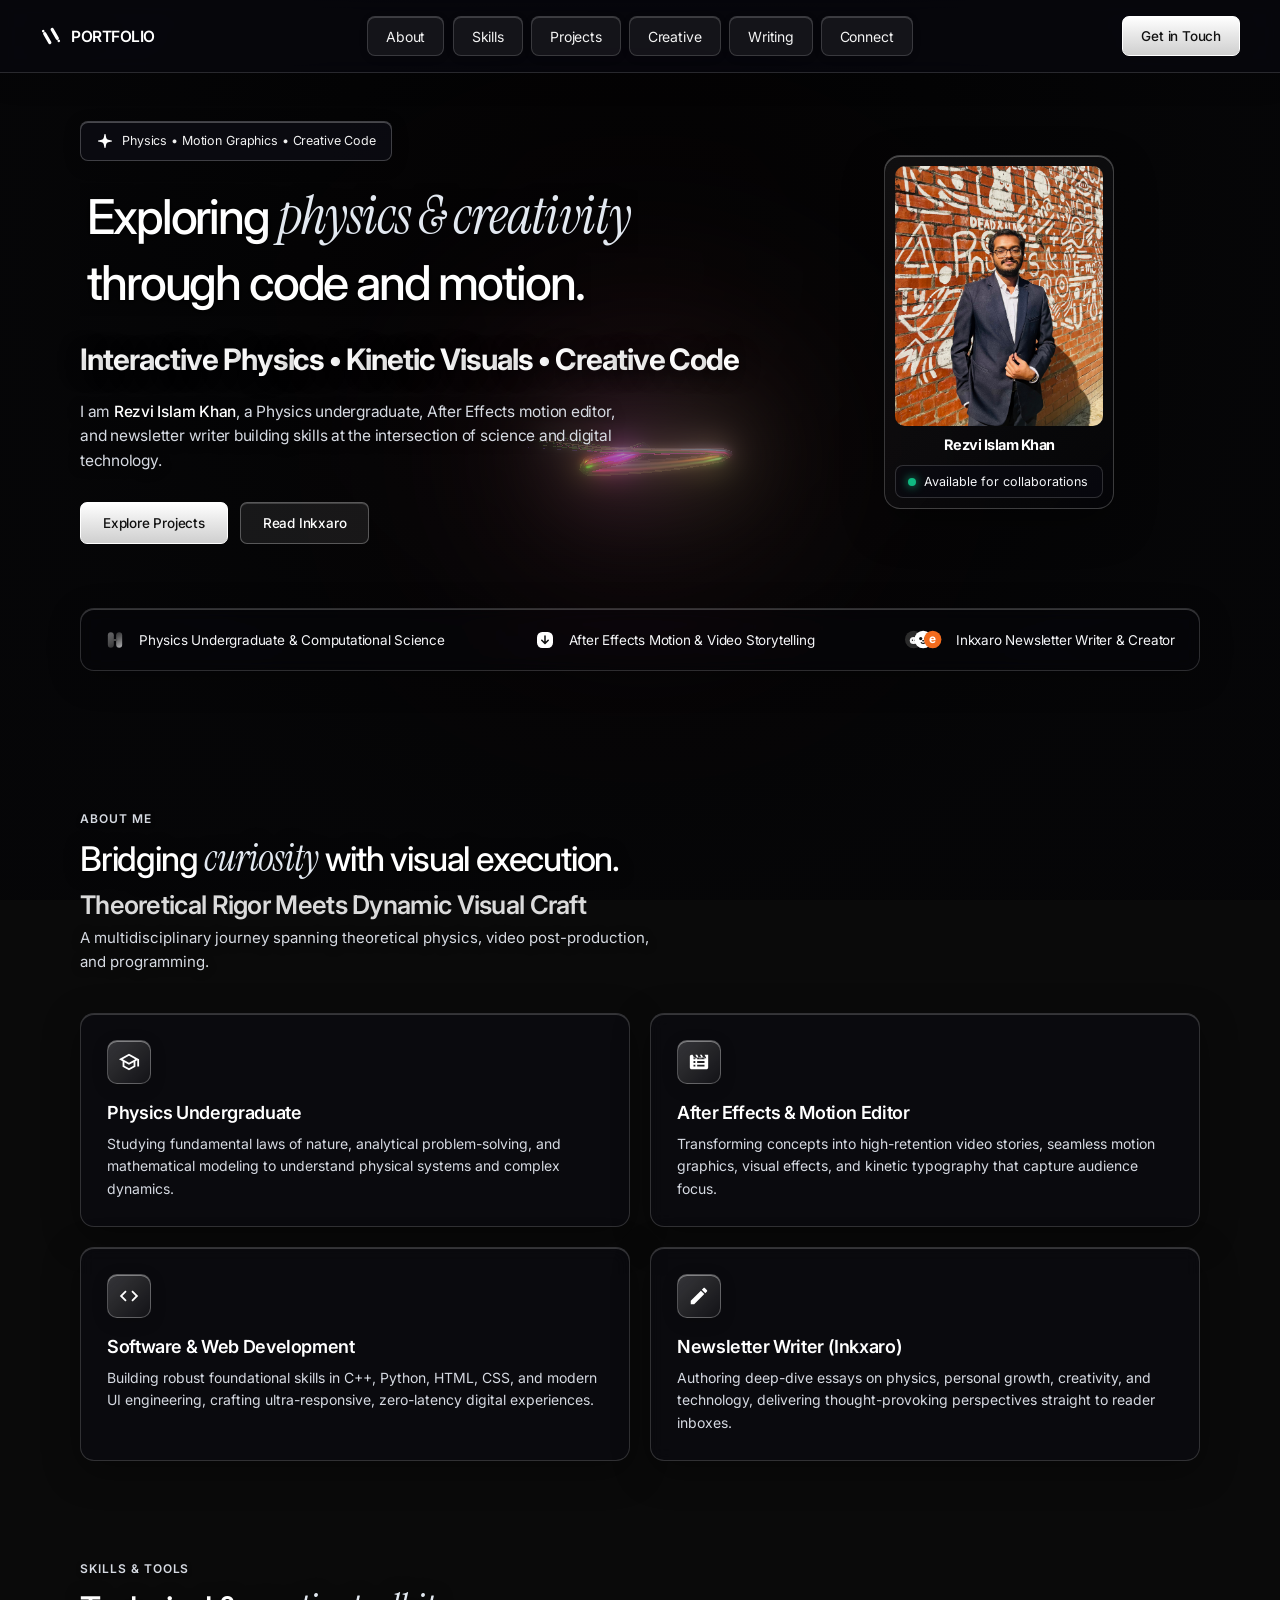
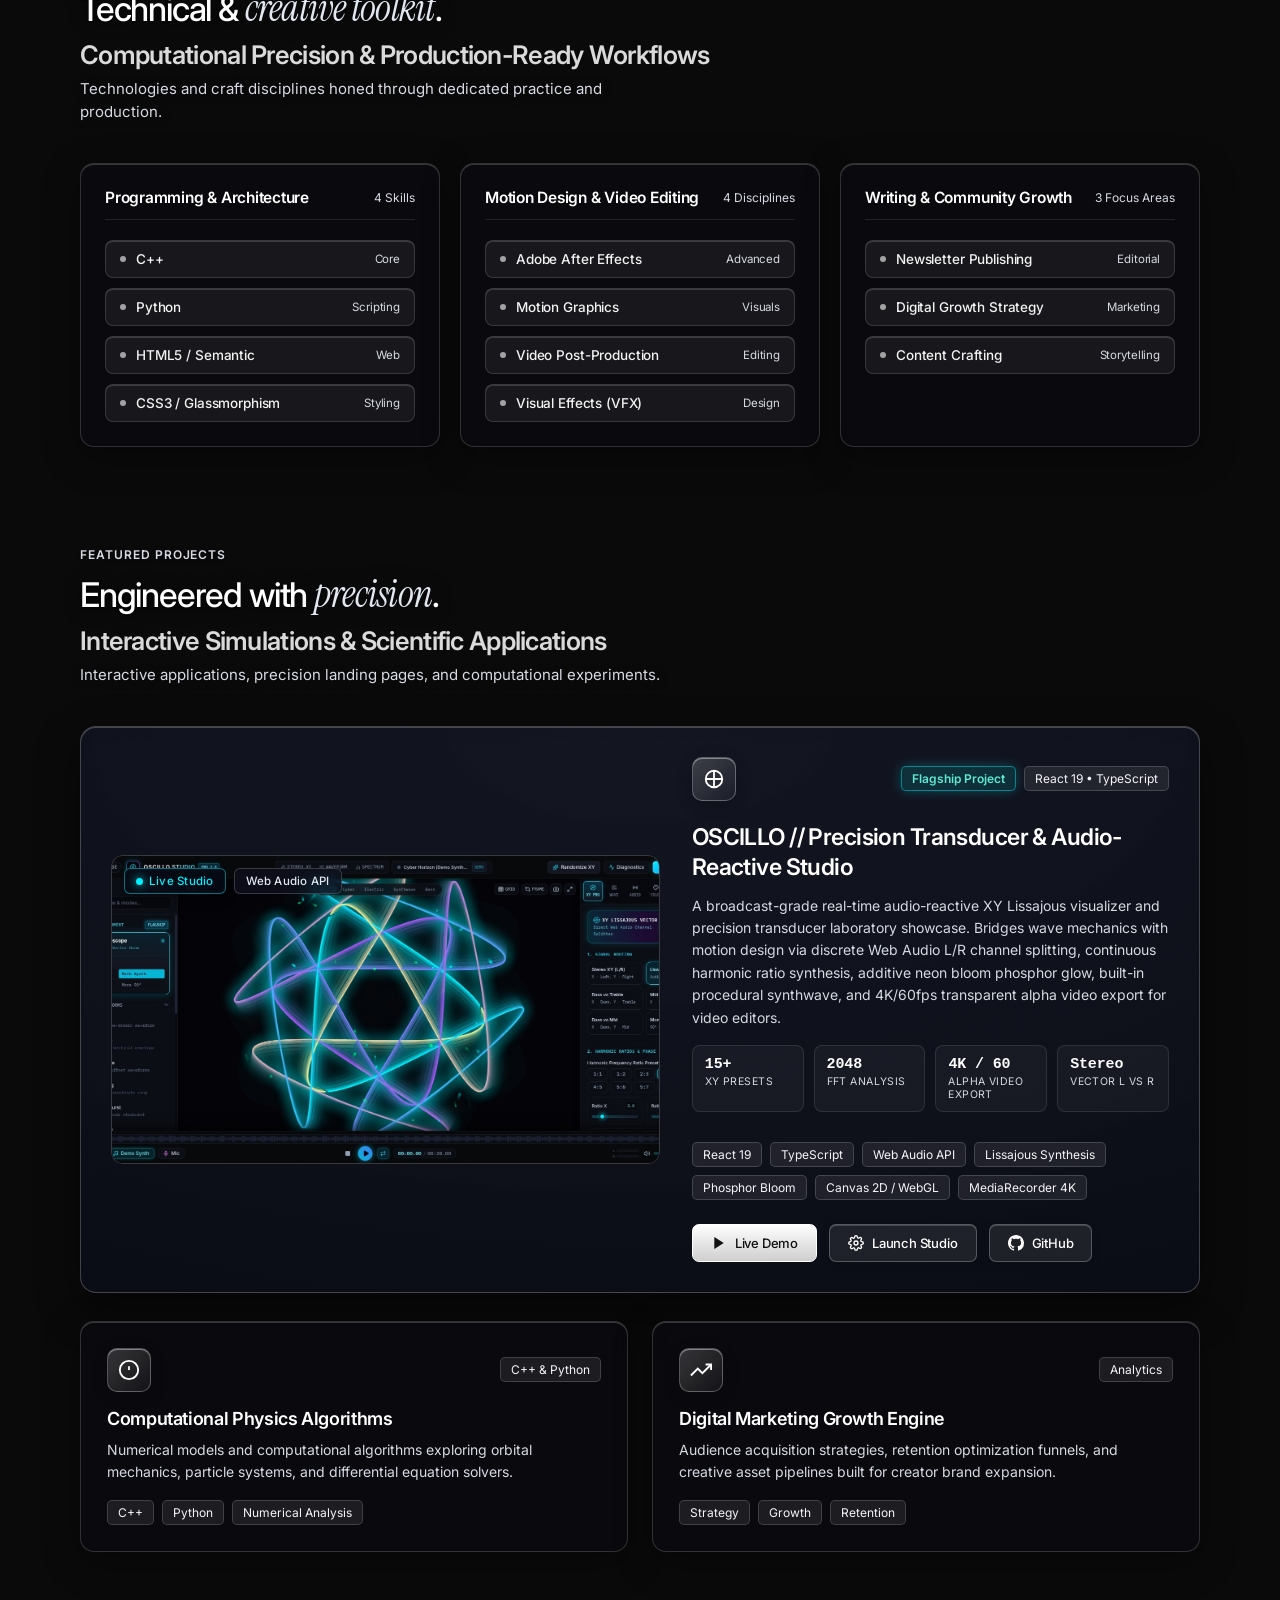
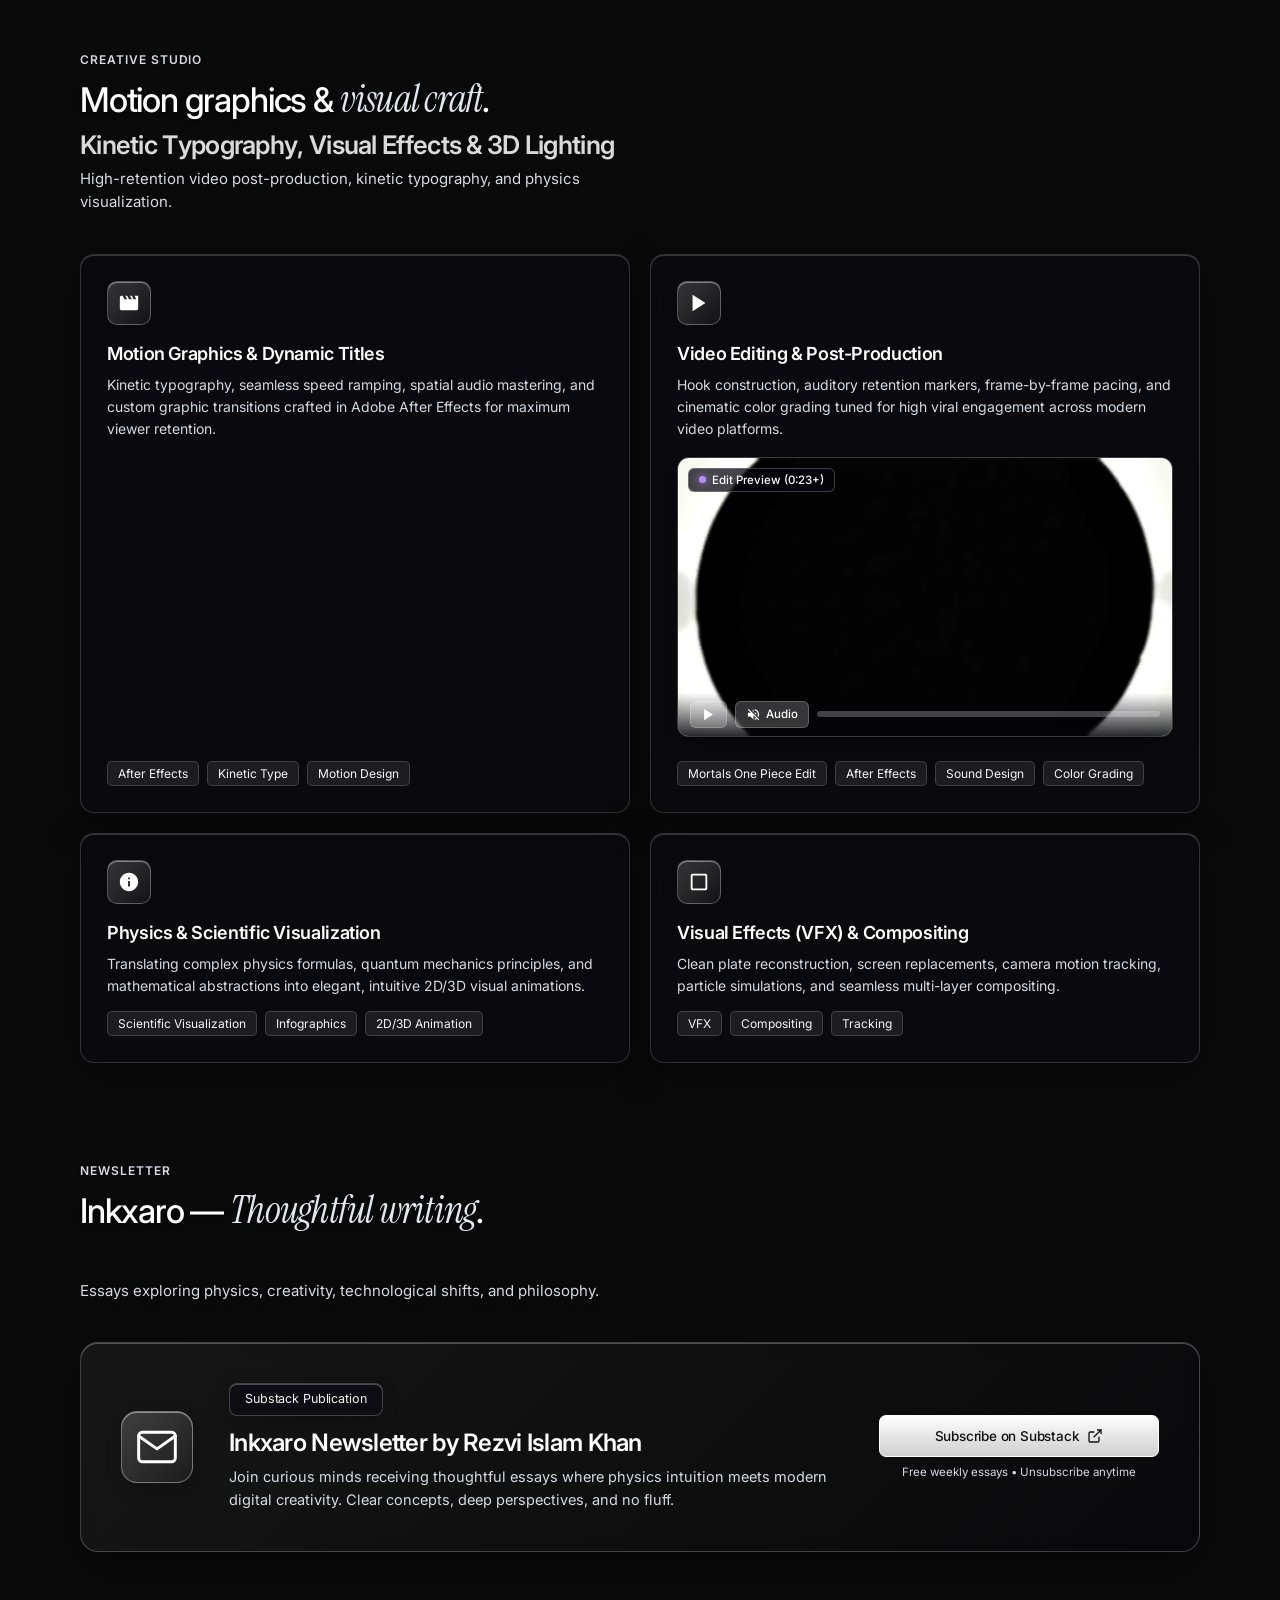
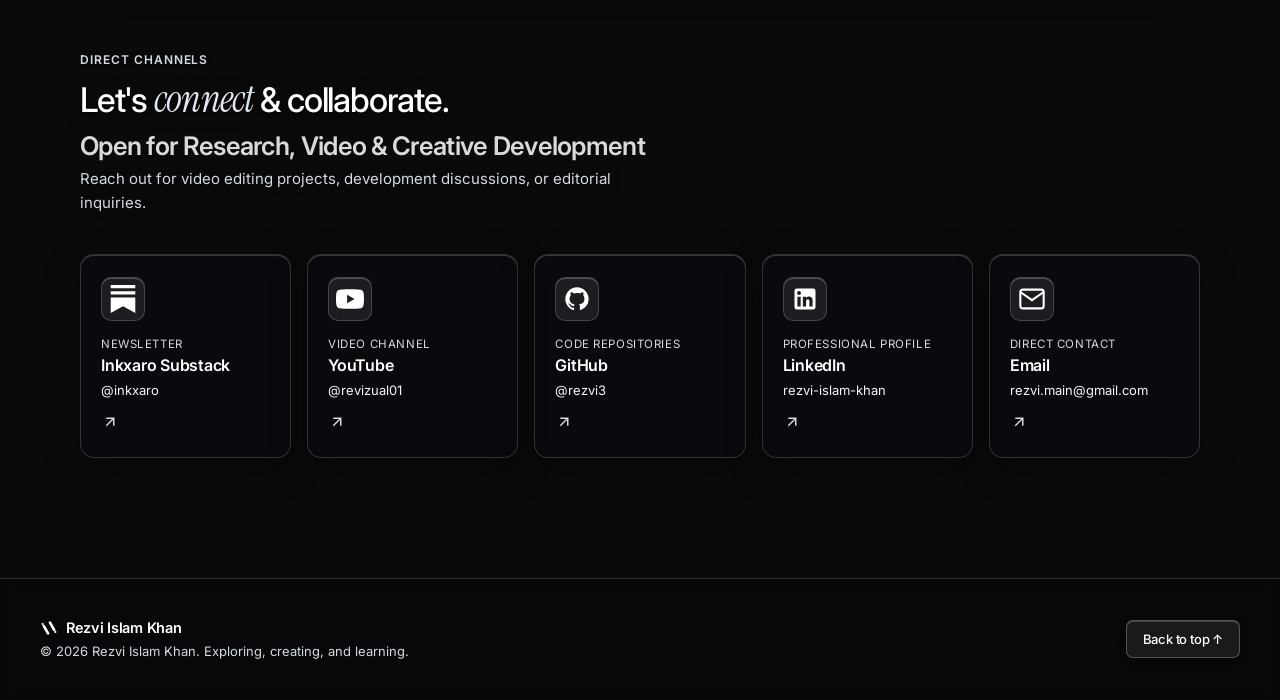
==== commit 945bba22: "Add OSCILLO audio visualizer flagship project with live studio preview" ====
--- a/index.html
+++ b/index.html
@@ -338,6 +338,115 @@
         <h2 class="section-title">Engineered with <em>precision</em>.</h2>
         <h3 class="section-banner-h3 blur-slide-heading" data-animate="letter-blur" aria-label="Interactive Simulations & Scientific Applications">Interactive Simulations & Scientific Applications</h3>
         <p class="section-desc">Interactive applications, precision landing pages, and computational experiments.</p>
+      </div>
+
+      <!-- Flagship Showcase Project: OSCILLO Audio Visualizer -->
+      <div class="liquid-card flagship-project-card scroll-reveal">
+        <div class="flagship-project-layout">
+          <!-- Thumbnail Visual Showcase -->
+          <div class="project-thumbnail-wrapper">
+            <a href="https://rezvi3.github.io/audio-visualizer/" target="_blank" rel="noopener noreferrer" class="project-thumbnail-link" aria-label="Open OSCILLO live studio">
+              <div class="project-thumbnail-box">
+                <img src="audio-visualizer-preview.jpg" alt="OSCILLO Audio Visualizer &amp; XY Oscilloscope Studio" class="project-thumbnail-img" width="1600" height="900" loading="lazy">
+                <div class="thumbnail-badge-row">
+                  <span class="preview-badge live-badge">
+                    <span class="live-pulse-dot"></span>
+                    <span>Live Studio</span>
+                  </span>
+                  <span class="preview-badge tech-badge">Web Audio API</span>
+                </div>
+                <div class="thumbnail-hover-action">
+                  <div class="play-action-circle">
+                    <svg viewBox="0 0 24 24" width="22" height="22" fill="currentColor">
+                      <polygon points="5 3 19 12 5 21 5 3"></polygon>
+                    </svg>
+                  </div>
+                  <span class="action-text">Launch Live Studio &rarr;</span>
+                </div>
+              </div>
+            </a>
+          </div>
+
+          <!-- Project Details & Specs -->
+          <div class="flagship-project-content">
+            <div class="project-card-top">
+              <div class="card-icon-bubble">
+                <svg viewBox="0 0 24 24" width="22" height="22" fill="none" stroke="currentColor" stroke-width="2">
+                  <circle cx="12" cy="12" r="9"></circle>
+                  <path d="M12 3v18"></path>
+                  <path d="M3 12h18"></path>
+                </svg>
+              </div>
+              <div class="flagship-status-pills">
+                <span class="mini-tag flagship-highlight-tag">Flagship Project</span>
+                <span class="mini-tag">React 19 &bull; TypeScript</span>
+              </div>
+            </div>
+
+            <h3 class="flagship-title">
+              <a href="https://rezvi3.github.io/audio-visualizer/" target="_blank" rel="noopener noreferrer">
+                OSCILLO // Precision Transducer &amp; Audio-Reactive Studio
+              </a>
+            </h3>
+
+            <p class="card-text flagship-text">
+              A broadcast-grade real-time audio-reactive XY Lissajous visualizer and precision transducer laboratory showcase. Bridges wave mechanics with motion design via discrete Web Audio L/R channel splitting, continuous harmonic ratio synthesis, additive neon bloom phosphor glow, built-in procedural synthwave, and 4K/60fps transparent alpha video export for video editors.
+            </p>
+
+            <!-- Metrics Matrix Grid -->
+            <div class="flagship-metrics-grid">
+              <div class="metric-card">
+                <span class="metric-num">15+</span>
+                <span class="metric-name">XY Presets</span>
+              </div>
+              <div class="metric-card">
+                <span class="metric-num">2048</span>
+                <span class="metric-name">FFT Analysis</span>
+              </div>
+              <div class="metric-card">
+                <span class="metric-num">4K / 60</span>
+                <span class="metric-name">Alpha Video Export</span>
+              </div>
+              <div class="metric-card">
+                <span class="metric-num">Stereo</span>
+                <span class="metric-name">Vector L vs R</span>
+              </div>
+            </div>
+
+            <div class="project-tags-list">
+              <span class="mini-tag">React 19</span>
+              <span class="mini-tag">TypeScript</span>
+              <span class="mini-tag">Web Audio API</span>
+              <span class="mini-tag">Lissajous Synthesis</span>
+              <span class="mini-tag">Phosphor Bloom</span>
+              <span class="mini-tag">Canvas 2D / WebGL</span>
+              <span class="mini-tag">MediaRecorder 4K</span>
+            </div>
+
+            <!-- Action Buttons -->
+            <div class="flagship-actions">
+              <a href="https://rezvi3.github.io/audio-visualizer/" target="_blank" rel="noopener noreferrer" class="btn btn-solid btn-project">
+                <svg viewBox="0 0 24 24" width="16" height="16" fill="currentColor">
+                  <polygon points="5 3 19 12 5 21 5 3"></polygon>
+                </svg>
+                <span>Live Demo</span>
+              </a>
+              <a href="https://rezvi3.github.io/audio-visualizer/#studio" target="_blank" rel="noopener noreferrer" class="btn btn-ghost btn-project">
+                <svg viewBox="0 0 24 24" width="16" height="16" fill="none" stroke="currentColor" stroke-width="2">
+                  <circle cx="12" cy="12" r="3"></circle>
+                  <path d="M19.4 15a1.65 1.65 0 0 0 .33 1.82l.06.06a2 2 0 0 1 0 2.83 2 2 0 0 1-2.83 0l-.06-.06a1.65 1.65 0 0 0-1.82-.33 1.65 1.65 0 0 0-1 1.51V21a2 2 0 0 1-2 2 2 2 0 0 1-2-2v-.09A1.65 1.65 0 0 0 9 19.4a1.65 1.65 0 0 0-1.82.33l-.06.06a2 2 0 0 1-2.83 0 2 2 0 0 1 0-2.83l.06-.06a1.65 1.65 0 0 0 .33-1.82 1.65 1.65 0 0 0-1.51-1H3a2 2 0 0 1-2-2 2 2 0 0 1 2-2h.09A1.65 1.65 0 0 0 4.6 9a1.65 1.65 0 0 0-.33-1.82l-.06-.06a2 2 0 0 1 0-2.83 2 2 0 0 1 2.83 0l.06.06a1.65 1.65 0 0 0 1.82.33H9a1.65 1.65 0 0 0 1-1.51V3a2 2 0 0 1 2-2 2 2 0 0 1 2 2v.09a1.65 1.65 0 0 0 1 1.51 1.65 1.65 0 0 0 1.82-.33l.06-.06a2 2 0 0 1 2.83 0 2 2 0 0 1 0 2.83l-.06.06a1.65 1.65 0 0 0-.33 1.82V9a1.65 1.65 0 0 0 1.51 1H21a2 2 0 0 1 2 2 2 2 0 0 1-2 2h-.09a1.65 1.65 0 0 0-1.51 1z"></path>
+                </svg>
+                <span>Launch Studio</span>
+              </a>
+              <a href="https://github.com/rezvi3/audio-visualizer" target="_blank" rel="noopener noreferrer" class="btn btn-ghost btn-project" title="View Source on GitHub">
+                <svg viewBox="0 0 24 24" width="16" height="16" fill="currentColor">
+                  <path d="M12 0C5.37 0 0 5.37 0 12c0 5.31 3.435 9.795 8.205 11.385.6.105.825-.255.825-.57 0-.285-.015-1.23-.015-2.235-3.015.555-3.795-.735-4.035-1.41-.135-.345-.72-1.41-1.23-1.695-.42-.225-1.02-.78-.015-.795.945-.015 1.62.87 1.845 1.23 1.08 1.815 2.805 1.305 3.495.99.105-.78.42-1.305.765-1.605-2.67-.3-5.46-1.335-5.46-5.925 0-1.305.465-2.385 1.23-3.225-.12-.3-.54-1.53.12-3.18 0 0 1.005-.315 3.3 1.23.96-.27 1.98-.405 3-.405s2.04.135 3 .405c2.295-1.56 3.3-1.23 3.3-1.23.66 1.65.24 2.88.12 3.18.765.84 1.23 1.905 1.23 3.225 0 4.605-2.805 5.625-5.475 5.925.435.375.81 1.095.81 2.22 0 1.605-.015 2.895-.015 3.3 0 .315.225.69.825.57A12.02 12.02 0 0 0 24 12c0-6.63-5.37-12-12-12z"/>
+                </svg>
+                <span>GitHub</span>
+              </a>
+            </div>
+          </div>
+        </div>
       </div>
 
       <div class="projects-grid">
@@ -699,4 +808,4 @@
   <script src="letter-blur-animation.js"></script>
   <script src="script.js"></script>
 </body>
-</html>
+</html>
--- a/styles.css
+++ b/styles.css
@@ -826,6 +826,272 @@
 /* ==========================================================================
    10. PROJECTS (FEATURED + GRID)
    ========================================================================== */
+/* Flagship Featured Project Card */
+.flagship-project-card {
+  margin-bottom: 28px;
+  padding: 30px;
+  border: 1px solid rgba(255, 255, 255, 0.22);
+  background: radial-gradient(130% 130% at 50% 0%, rgba(32, 38, 64, 0.45) 0%, rgba(10, 12, 22, 0.85) 100%);
+  box-shadow: 0 16px 44px rgba(0, 0, 0, 0.45), inset 0 1px 0 rgba(255, 255, 255, 0.22);
+  border-radius: 16px;
+  position: relative;
+  overflow: hidden;
+  transition: transform 0.35s cubic-bezier(0.16, 1, 0.3, 1),
+              border-color 0.35s ease,
+              box-shadow 0.35s cubic-bezier(0.16, 1, 0.3, 1);
+}
+
+.flagship-project-card:hover {
+  transform: translateY(-5px) scale(1.005);
+  border-color: rgba(186, 208, 255, 0.55);
+  box-shadow: 0 24px 60px rgba(0, 0, 0, 0.55), 0 0 35px rgba(0, 240, 255, 0.2), inset 0 1px 0 rgba(255, 255, 255, 0.4);
+}
+
+.flagship-project-layout {
+  display: grid;
+  grid-template-columns: 1.15fr 1fr;
+  gap: 32px;
+  align-items: center;
+}
+
+/* Thumbnail Visual Showcase */
+.project-thumbnail-wrapper {
+  position: relative;
+  width: 100%;
+}
+
+.project-thumbnail-link {
+  display: block;
+  text-decoration: none;
+  border-radius: 12px;
+  overflow: hidden;
+  position: relative;
+}
+
+.project-thumbnail-box {
+  position: relative;
+  width: 100%;
+  aspect-ratio: 16 / 9;
+  border-radius: 12px;
+  overflow: hidden;
+  border: 1px solid rgba(255, 255, 255, 0.2);
+  background: #06060c;
+  box-shadow: 0 10px 30px rgba(0, 0, 0, 0.45), inset 0 1px 0 rgba(255, 255, 255, 0.2);
+  transition: border-color 0.35s ease, box-shadow 0.35s ease;
+}
+
+.project-thumbnail-link:hover .project-thumbnail-box {
+  border-color: rgba(0, 240, 255, 0.65);
+  box-shadow: 0 16px 40px rgba(0, 0, 0, 0.6), 0 0 28px rgba(0, 240, 255, 0.35);
+}
+
+.project-thumbnail-img {
+  width: 100%;
+  height: 100%;
+  object-fit: cover;
+  display: block;
+  transform: scale(1.001);
+  transition: transform 0.55s cubic-bezier(0.16, 1, 0.3, 1);
+}
+
+.project-thumbnail-link:hover .project-thumbnail-img {
+  transform: scale(1.04);
+}
+
+.thumbnail-badge-row {
+  position: absolute;
+  top: 12px;
+  left: 12px;
+  display: flex;
+  gap: 8px;
+  z-index: 4;
+}
+
+.preview-badge {
+  display: inline-flex;
+  align-items: center;
+  gap: 6px;
+  padding: 5px 11px;
+  border-radius: 6px;
+  font-size: 11.5px;
+  font-weight: 500;
+  backdrop-filter: blur(8px);
+  -webkit-backdrop-filter: blur(8px);
+  letter-spacing: 0.02em;
+}
+
+.live-badge {
+  background: rgba(6, 10, 20, 0.85);
+  border: 1px solid rgba(0, 240, 255, 0.45);
+  color: #00f0ff;
+  box-shadow: 0 4px 12px rgba(0, 0, 0, 0.35);
+}
+
+.live-pulse-dot {
+  width: 7px;
+  height: 7px;
+  border-radius: 50%;
+  background: #00f0ff;
+  box-shadow: 0 0 10px #00f0ff;
+  animation: pulse-dot 2s infinite;
+}
+
+.tech-badge {
+  background: rgba(14, 16, 28, 0.8);
+  border: 1px solid rgba(255, 255, 255, 0.18);
+  color: #e2e8f0;
+}
+
+.thumbnail-hover-action {
+  position: absolute;
+  inset: 0;
+  background: linear-gradient(180deg, rgba(6, 8, 16, 0.1) 0%, rgba(6, 8, 16, 0.8) 100%);
+  display: flex;
+  flex-direction: column;
+  align-items: center;
+  justify-content: center;
+  gap: 10px;
+  opacity: 0;
+  transition: opacity 0.3s ease;
+  z-index: 3;
+}
+
+.project-thumbnail-link:hover .thumbnail-hover-action {
+  opacity: 1;
+}
+
+.play-action-circle {
+  width: 50px;
+  height: 50px;
+  border-radius: 50%;
+  background: linear-gradient(135deg, #00f0ff 0%, #2f5bff 100%);
+  color: #060810;
+  display: grid;
+  place-items: center;
+  box-shadow: 0 0 24px rgba(0, 240, 255, 0.65);
+  transform: scale(0.9);
+  transition: transform 0.3s cubic-bezier(0.16, 1, 0.3, 1);
+}
+
+.project-thumbnail-link:hover .play-action-circle {
+  transform: scale(1);
+}
+
+.play-action-circle svg {
+  margin-left: 2px;
+}
+
+.action-text {
+  font-size: 13px;
+  font-weight: 600;
+  color: #ffffff;
+  letter-spacing: 0.03em;
+  text-shadow: 0 2px 8px rgba(0, 0, 0, 0.8);
+}
+
+/* Flagship Content */
+.flagship-project-content {
+  display: flex;
+  flex-direction: column;
+  height: 100%;
+}
+
+.flagship-status-pills {
+  display: flex;
+  align-items: center;
+  gap: 8px;
+  flex-wrap: wrap;
+}
+
+.flagship-highlight-tag {
+  background: rgba(0, 240, 255, 0.12) !important;
+  border-color: rgba(0, 240, 255, 0.45) !important;
+  color: #5eead4 !important;
+  font-weight: 600;
+  box-shadow: 0 0 12px rgba(0, 240, 255, 0.25);
+}
+
+.flagship-title {
+  font-size: 23px;
+  font-weight: 600;
+  letter-spacing: -0.025em;
+  line-height: 1.3;
+  margin: 6px 0 12px;
+  color: #ffffff;
+}
+
+.flagship-title a {
+  color: inherit;
+  text-decoration: none;
+  transition: color 0.25s ease;
+}
+
+.flagship-title a:hover {
+  color: #70b4ff;
+}
+
+.flagship-text {
+  font-size: 14px;
+  line-height: 1.6;
+  color: var(--muted);
+  margin-bottom: 16px;
+}
+
+/* Metrics Row */
+.flagship-metrics-grid {
+  display: grid;
+  grid-template-columns: repeat(4, 1fr);
+  gap: 10px;
+  margin-bottom: 16px;
+}
+
+.metric-card {
+  padding: 10px 12px;
+  border-radius: 8px;
+  background: rgba(255, 255, 255, 0.04);
+  border: 1px solid rgba(255, 255, 255, 0.1);
+  display: flex;
+  flex-direction: column;
+  align-items: flex-start;
+  transition: background 0.25s ease, border-color 0.25s ease;
+}
+
+.metric-card:hover {
+  background: rgba(255, 255, 255, 0.08);
+  border-color: rgba(255, 255, 255, 0.22);
+}
+
+.metric-num {
+  font-size: 15px;
+  font-weight: 700;
+  color: #ffffff;
+  font-family: var(--font-mono, monospace);
+  letter-spacing: -0.01em;
+}
+
+.metric-name {
+  font-size: 10.5px;
+  color: var(--muted);
+  text-transform: uppercase;
+  letter-spacing: 0.04em;
+  margin-top: 2px;
+}
+
+/* Actions Row */
+.flagship-actions {
+  display: flex;
+  flex-wrap: wrap;
+  gap: 12px;
+  margin-top: 20px;
+  padding-top: 4px;
+}
+
+.btn-project {
+  font-size: 13px;
+  padding: 0 18px;
+  height: 38px;
+}
+
 .projects-grid {
   display: grid;
   grid-template-columns: 1fr 1fr;
@@ -1609,6 +1875,11 @@
     gap: 16px;
   }
 
+  .flagship-project-layout {
+    grid-template-columns: 1fr;
+    gap: 24px;
+  }
+
   .newsletter-hero-card {
     padding: 32px 24px;
   }
@@ -1778,6 +2049,28 @@
 
   .project-card-compact {
     padding: 18px 16px;
+  }
+
+  .flagship-project-card {
+    padding: 20px 16px;
+  }
+
+  .flagship-title {
+    font-size: 19px;
+  }
+
+  .flagship-metrics-grid {
+    grid-template-columns: repeat(2, 1fr);
+    gap: 8px;
+  }
+
+  .flagship-actions {
+    flex-direction: column;
+    width: 100%;
+  }
+
+  .flagship-actions .btn {
+    width: 100%;
   }
 
   .mini-tag {
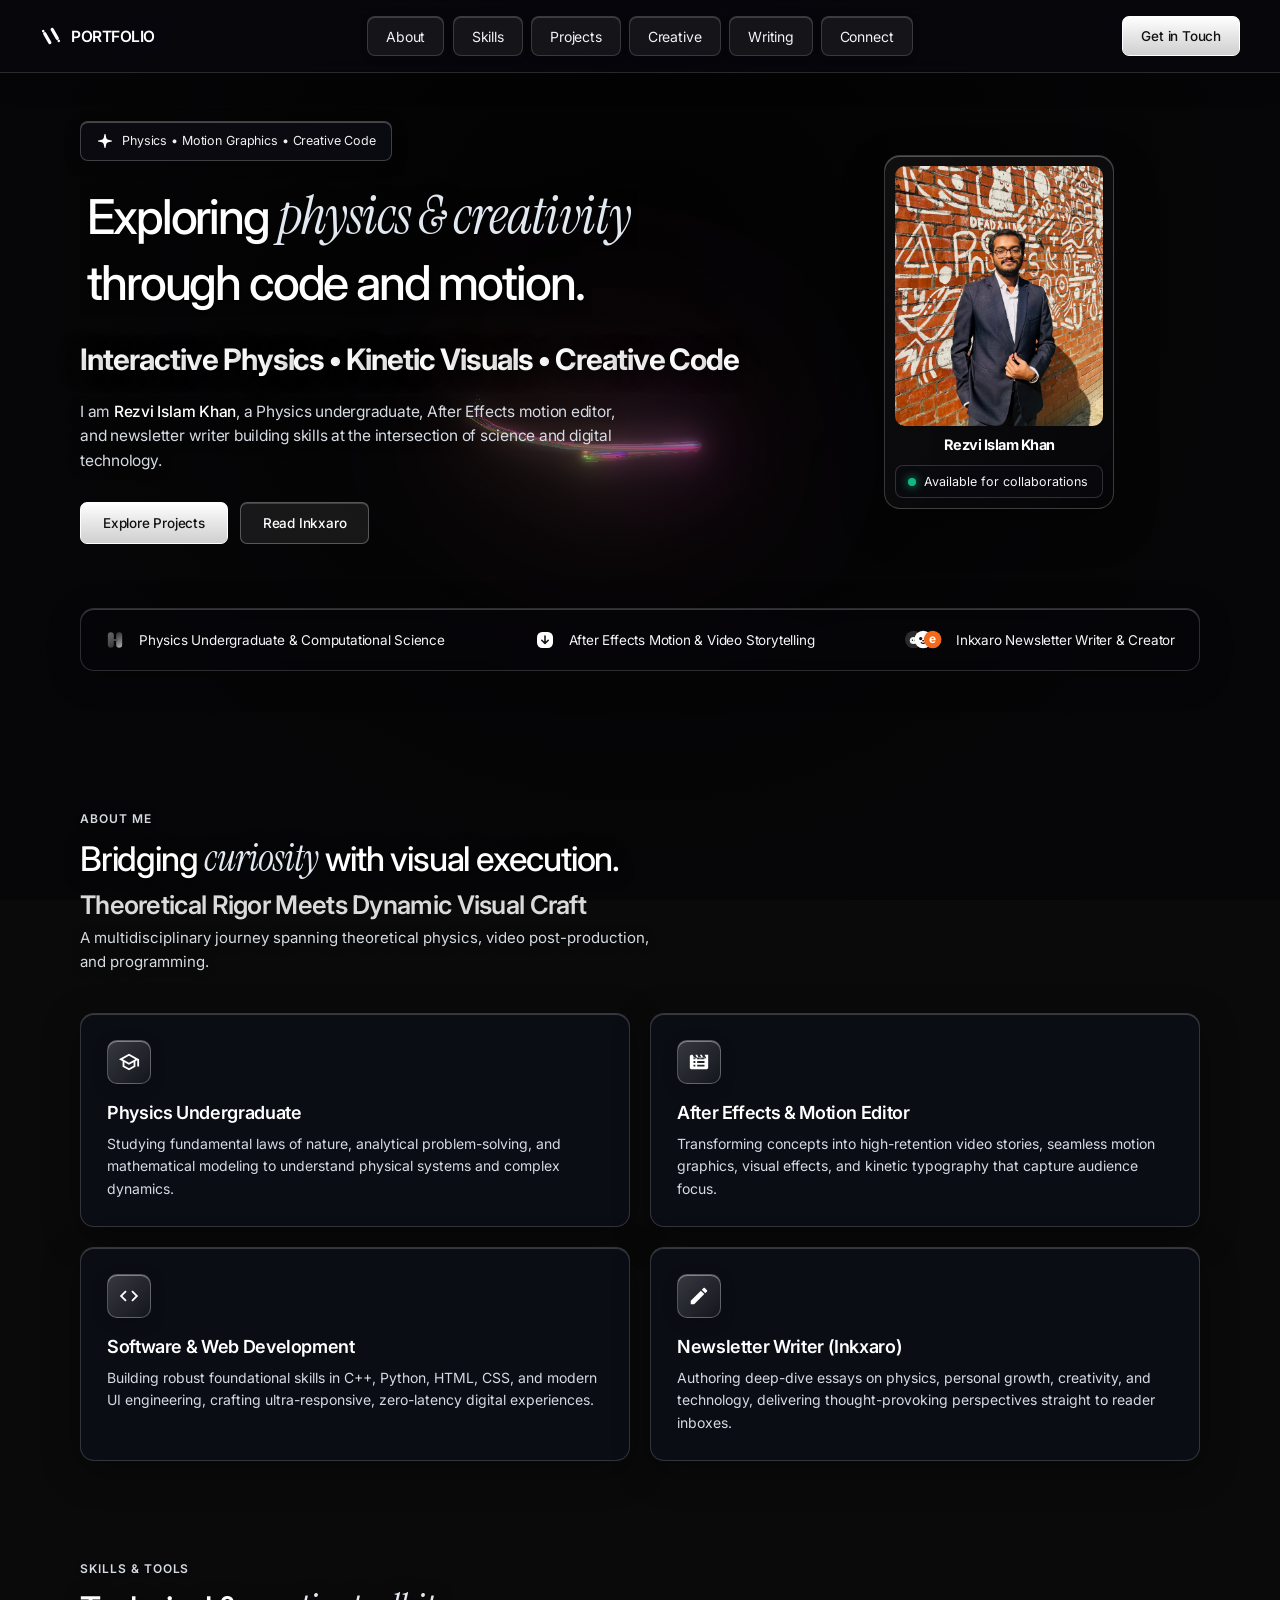
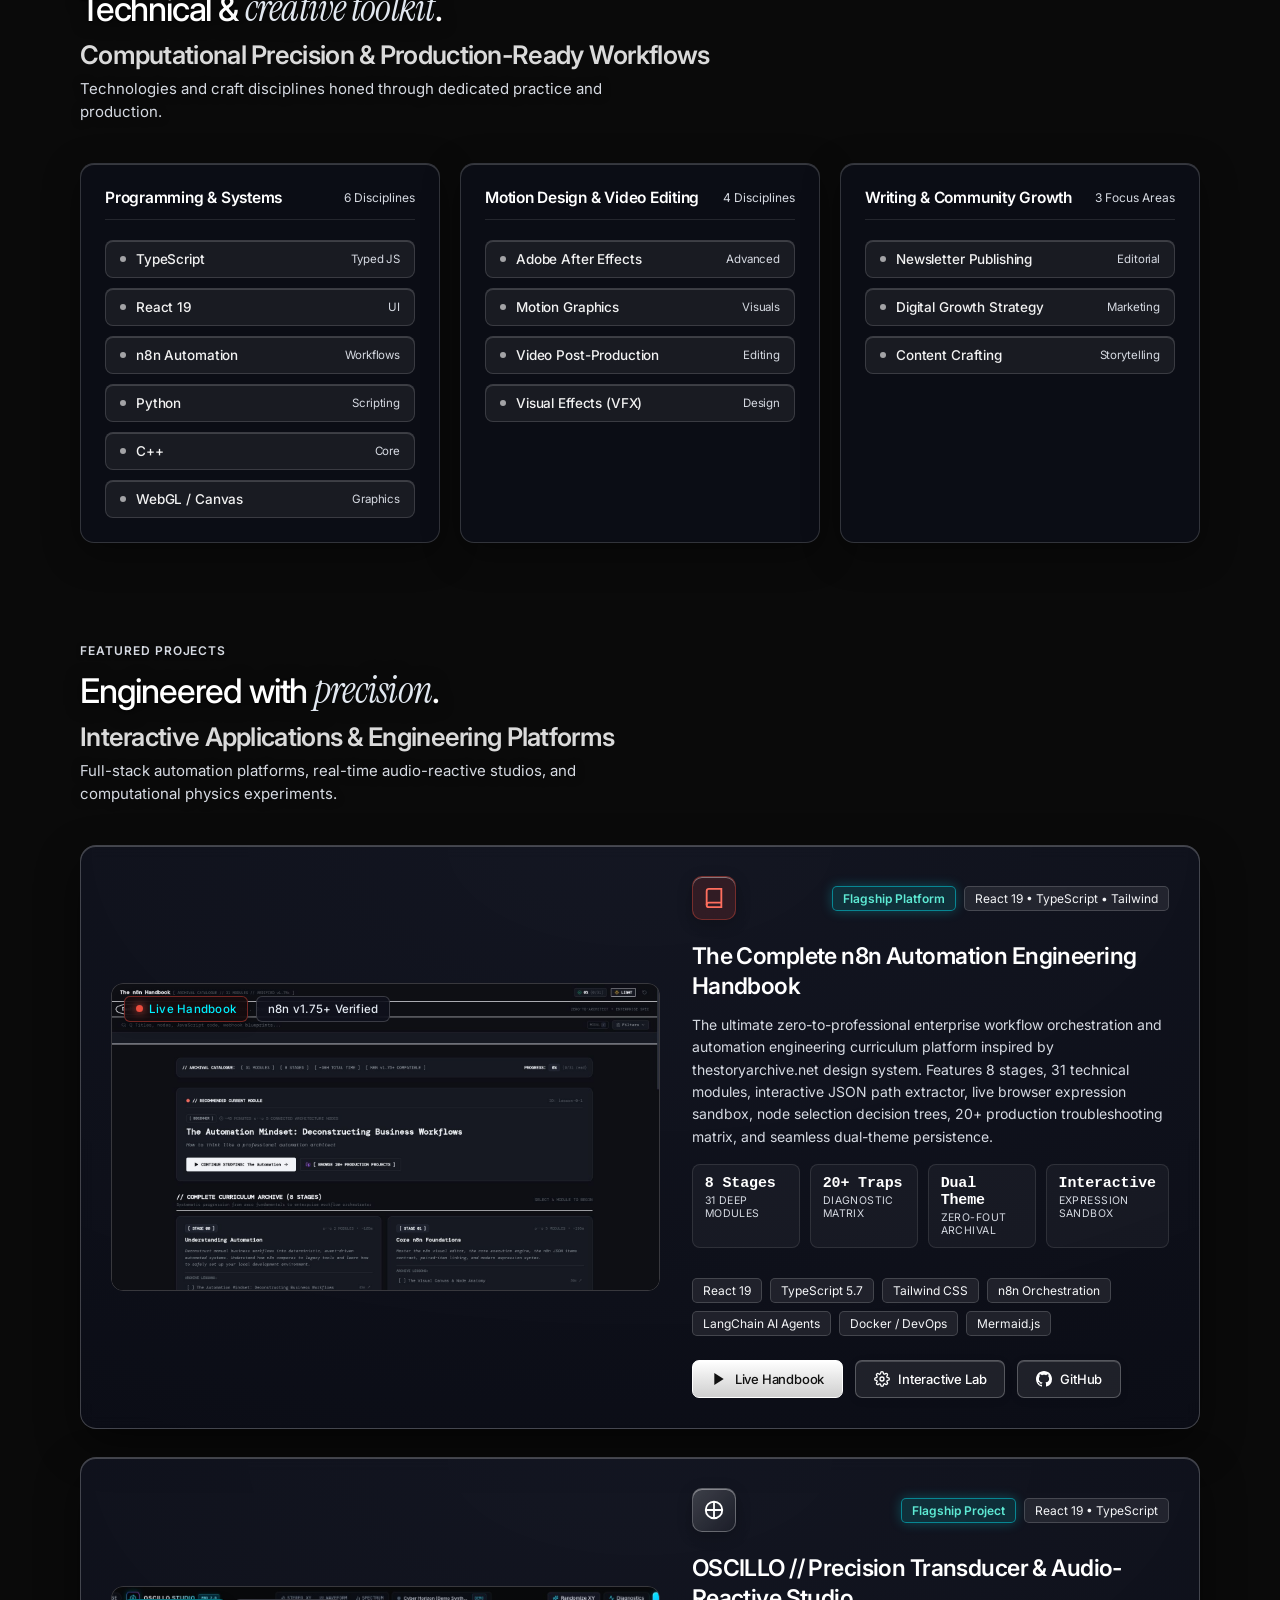
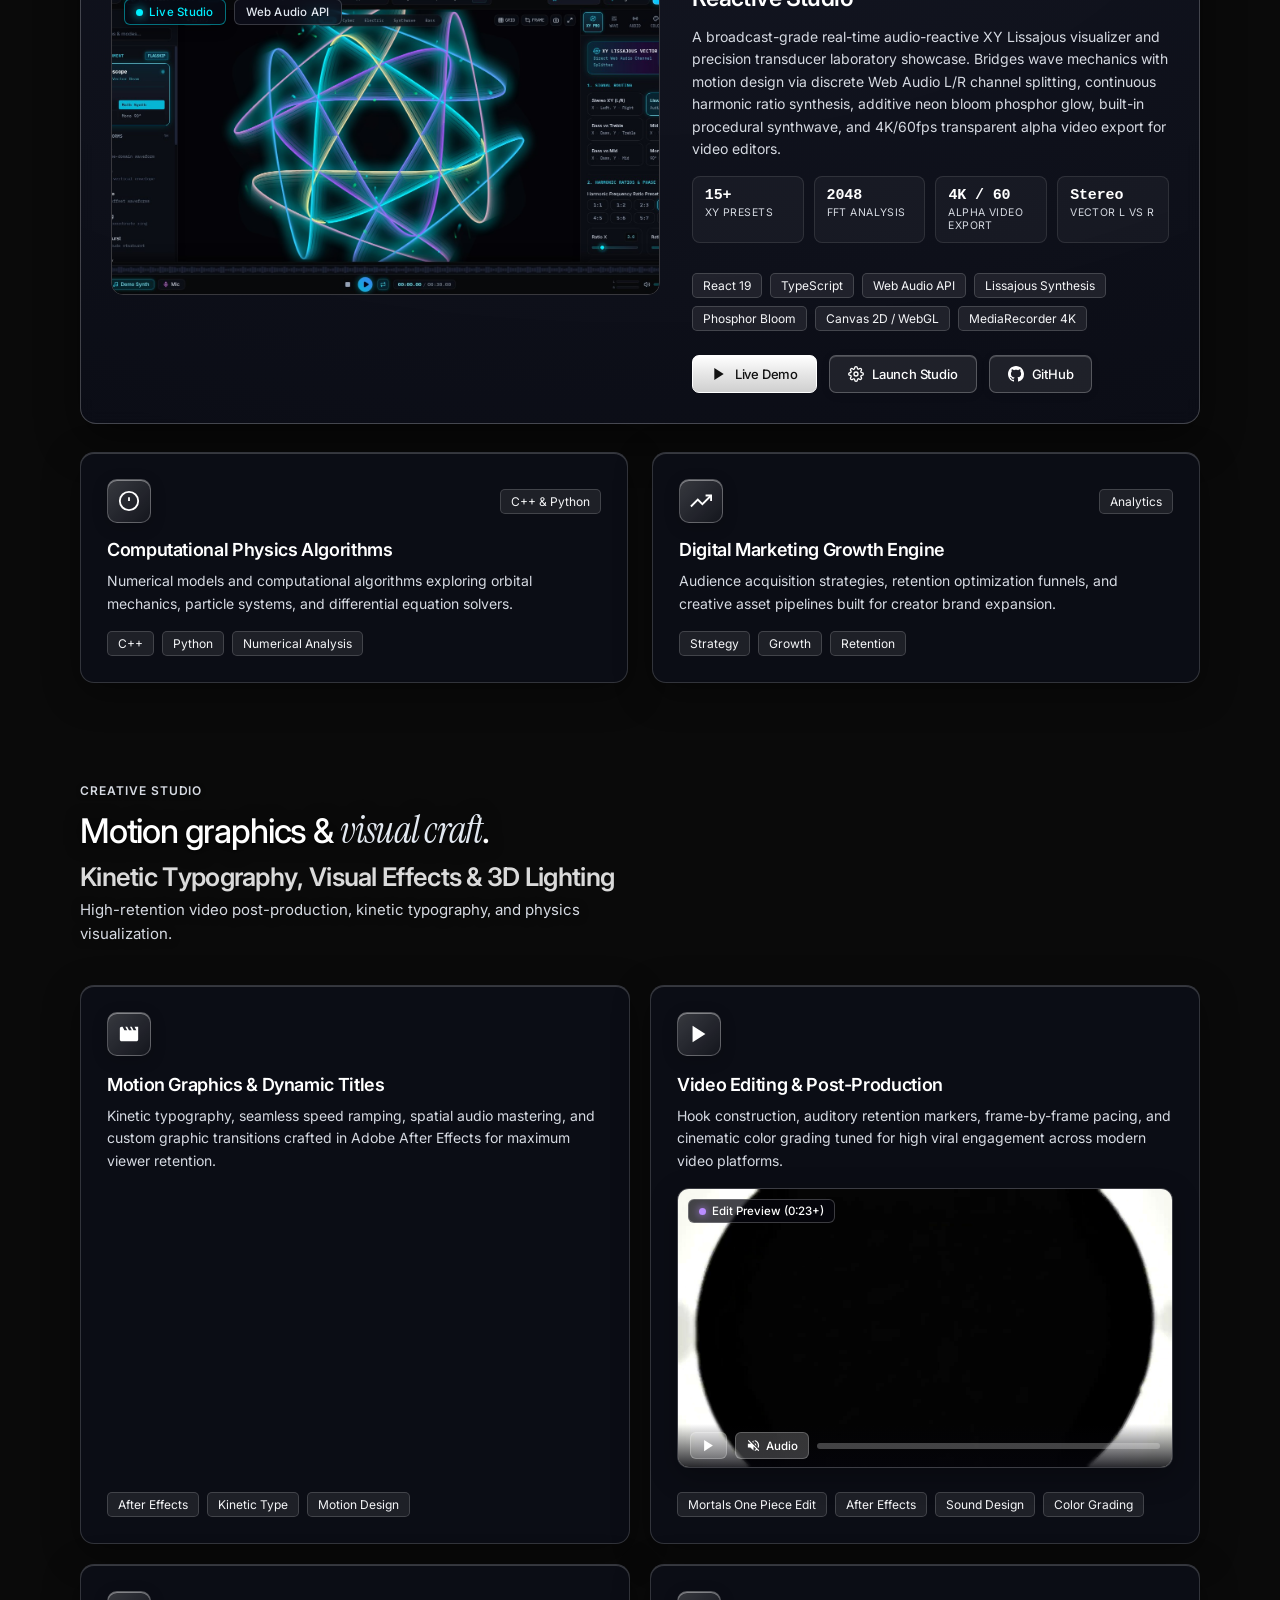
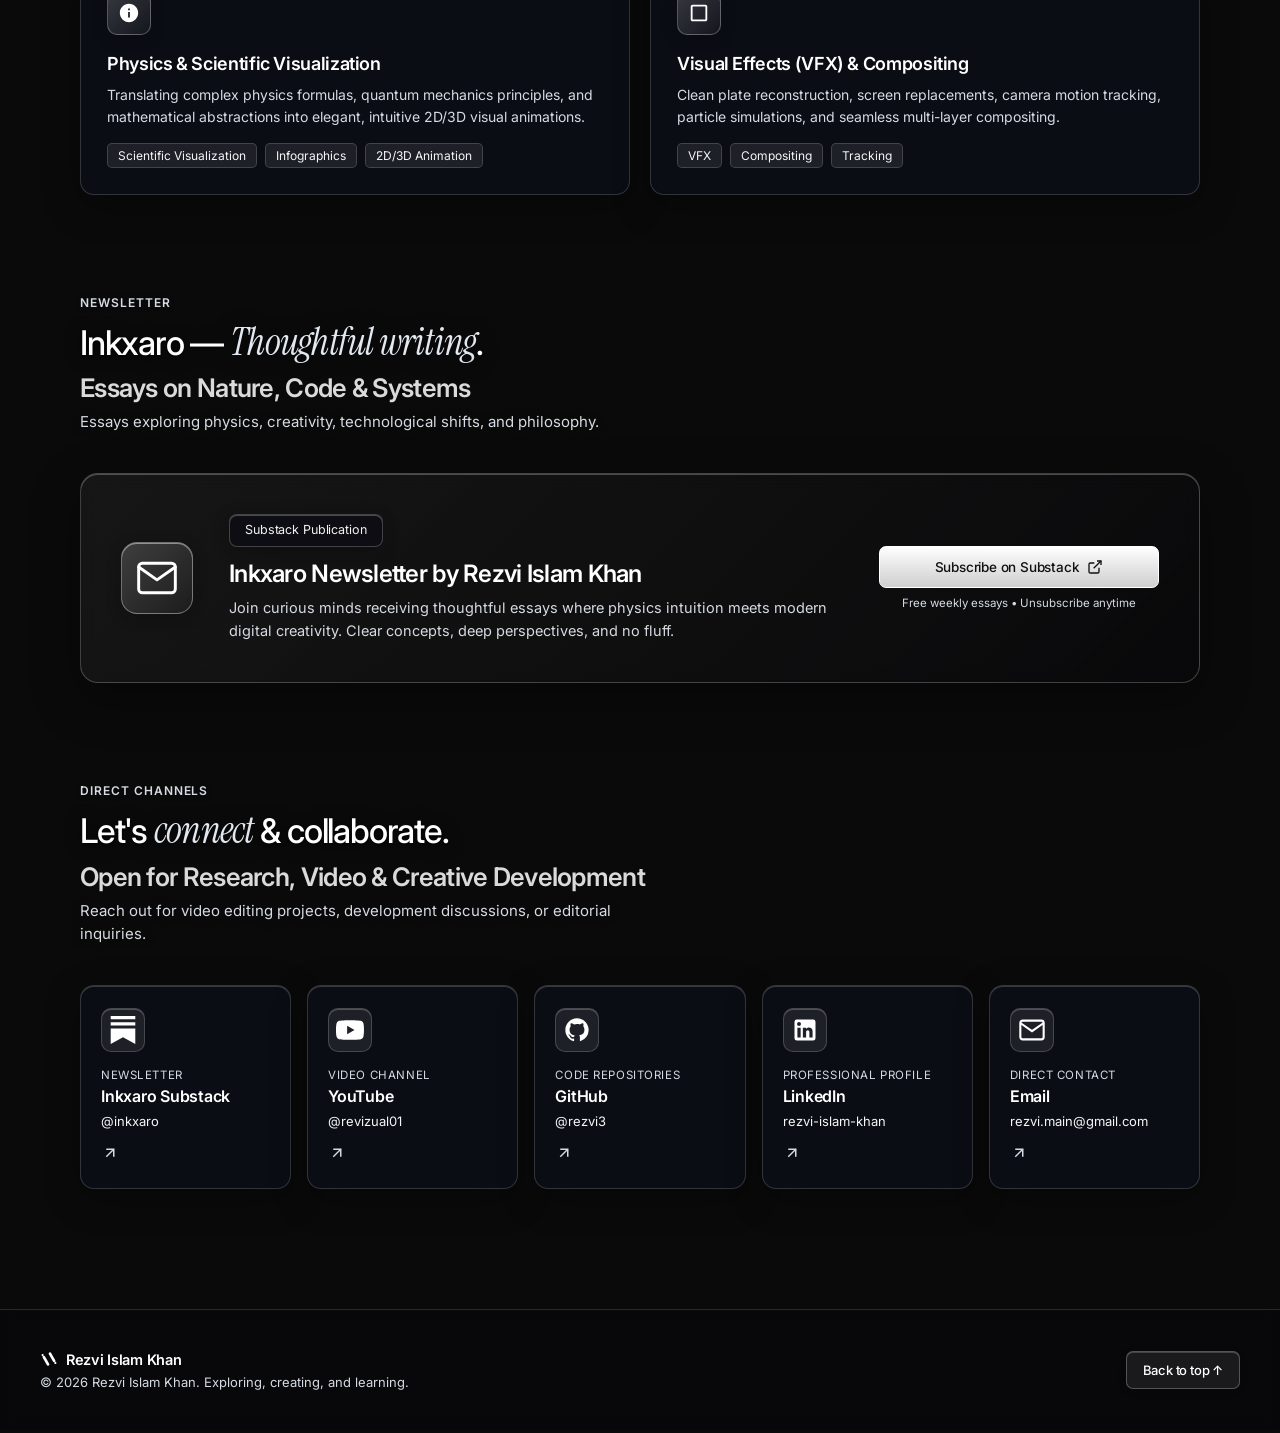
==== commit d1315485: "feat: add n8n handbook flagship project and fix background animation scroll freeze" ====
--- a/index.html
+++ b/index.html
@@ -244,13 +244,33 @@
       </div>
 
       <div class="skills-layout">
-        <!-- Category 1: Programming -->
+        <!-- Category 1: Programming & Systems -->
         <div class="skill-group-card scroll-reveal stagger-1">
           <div class="skill-group-header">
-            <div class="skill-group-title">Programming & Architecture</div>
-            <span class="skill-group-count">4 Skills</span>
+            <div class="skill-group-title">Programming & Systems</div>
+            <span class="skill-group-count">6 Disciplines</span>
           </div>
           <div class="pills-grid">
+            <div class="tech-pill">
+              <span class="tech-pill-dot"></span>
+              <span class="tech-pill-name">TypeScript</span>
+              <span class="tech-pill-type">Typed JS</span>
+            </div>
+            <div class="tech-pill">
+              <span class="tech-pill-dot"></span>
+              <span class="tech-pill-name">React 19</span>
+              <span class="tech-pill-type">UI</span>
+            </div>
+            <div class="tech-pill">
+              <span class="tech-pill-dot"></span>
+              <span class="tech-pill-name">n8n Automation</span>
+              <span class="tech-pill-type">Workflows</span>
+            </div>
+            <div class="tech-pill">
+              <span class="tech-pill-dot"></span>
+              <span class="tech-pill-name">Python</span>
+              <span class="tech-pill-type">Scripting</span>
+            </div>
             <div class="tech-pill">
               <span class="tech-pill-dot"></span>
               <span class="tech-pill-name">C++</span>
@@ -258,18 +278,8 @@
             </div>
             <div class="tech-pill">
               <span class="tech-pill-dot"></span>
-              <span class="tech-pill-name">Python</span>
-              <span class="tech-pill-type">Scripting</span>
-            </div>
-            <div class="tech-pill">
-              <span class="tech-pill-dot"></span>
-              <span class="tech-pill-name">HTML5 / Semantic</span>
-              <span class="tech-pill-type">Web</span>
-            </div>
-            <div class="tech-pill">
-              <span class="tech-pill-dot"></span>
-              <span class="tech-pill-name">CSS3 / Glassmorphism</span>
-              <span class="tech-pill-type">Styling</span>
+              <span class="tech-pill-name">WebGL / Canvas</span>
+              <span class="tech-pill-type">Graphics</span>
             </div>
           </div>
         </div>
@@ -336,11 +346,120 @@
       <div class="section-header scroll-reveal">
         <div class="section-tag">Featured Projects</div>
         <h2 class="section-title">Engineered with <em>precision</em>.</h2>
-        <h3 class="section-banner-h3 blur-slide-heading" data-animate="letter-blur" aria-label="Interactive Simulations & Scientific Applications">Interactive Simulations & Scientific Applications</h3>
-        <p class="section-desc">Interactive applications, precision landing pages, and computational experiments.</p>
-      </div>
-
-      <!-- Flagship Showcase Project: OSCILLO Audio Visualizer -->
+        <h3 class="section-banner-h3 blur-slide-heading" data-animate="letter-blur" aria-label="Interactive Applications & Engineering Platforms">Interactive Applications & Engineering Platforms</h3>
+        <p class="section-desc">Full-stack automation platforms, real-time audio-reactive studios, and computational physics experiments.</p>
+      </div>
+
+      <!-- Flagship Showcase Project 1: The Complete n8n Automation Engineering Handbook -->
+      <div class="liquid-card flagship-project-card scroll-reveal">
+        <div class="flagship-project-layout">
+          <!-- Thumbnail Visual Showcase -->
+          <div class="project-thumbnail-wrapper">
+            <a href="https://rezvi3.github.io/n8n-automation-engineering-handbook/" target="_blank" rel="noopener noreferrer" class="project-thumbnail-link" aria-label="Open The Complete n8n Automation Engineering Handbook">
+              <div class="project-thumbnail-box">
+                <img src="n8n-handbook-preview.jpg" alt="The Complete n8n Automation Engineering Handbook" class="project-thumbnail-img" width="1600" height="900" loading="lazy">
+                <div class="thumbnail-badge-row">
+                  <span class="preview-badge live-badge" style="border-color:rgba(234, 75, 60, 0.45);background:rgba(20, 10, 12, 0.85);">
+                    <span class="live-pulse-dot" style="background:#ea4b3c;box-shadow:0 0 8px #ea4b3c;"></span>
+                    <span>Live Handbook</span>
+                  </span>
+                  <span class="preview-badge tech-badge">n8n v1.75+ Verified</span>
+                </div>
+                <div class="thumbnail-hover-action">
+                  <div class="play-action-circle" style="background:#ea4b3c;box-shadow:0 0 24px rgba(234,75,60,0.65);">
+                    <svg viewBox="0 0 24 24" width="22" height="22" fill="none" stroke="currentColor" stroke-width="2">
+                      <path d="M2 3h6a4 4 0 0 1 4 4v14a3 3 0 0 0-3-3H2z"></path>
+                      <path d="M22 3h-6a4 4 0 0 0-4 4v14a3 3 0 0 1 3-3h7z"></path>
+                    </svg>
+                  </div>
+                  <span class="action-text">Launch Engineering Handbook &rarr;</span>
+                </div>
+              </div>
+            </a>
+          </div>
+
+          <!-- Project Details & Specs -->
+          <div class="flagship-project-content">
+            <div class="project-card-top">
+              <div class="card-icon-bubble" style="background:rgba(234, 75, 60, 0.14);border-color:rgba(234, 75, 60, 0.38);color:#ff6e5e;">
+                <svg viewBox="0 0 24 24" width="22" height="22" fill="none" stroke="currentColor" stroke-width="2">
+                  <path d="M4 19.5A2.5 2.5 0 0 1 6.5 17H20"></path>
+                  <path d="M6.5 2H20v20H6.5A2.5 2.5 0 0 1 4 19.5v-15A2.5 2.5 0 0 1 6.5 2z"></path>
+                </svg>
+              </div>
+              <div class="flagship-status-pills">
+                <span class="mini-tag flagship-highlight-tag" style="background:rgba(234, 75, 60, 0.2);border-color:rgba(234, 75, 60, 0.45);color:#ff8577;">Flagship Platform</span>
+                <span class="mini-tag">React 19 &bull; TypeScript &bull; Tailwind</span>
+              </div>
+            </div>
+
+            <h3 class="flagship-title">
+              <a href="https://rezvi3.github.io/n8n-automation-engineering-handbook/" target="_blank" rel="noopener noreferrer">
+                The Complete n8n Automation Engineering Handbook
+              </a>
+            </h3>
+
+            <p class="card-text flagship-text">
+              The ultimate zero-to-professional enterprise workflow orchestration and automation engineering curriculum platform inspired by thestoryarchive.net design system. Features 8 stages, 31 technical modules, interactive JSON path extractor, live browser expression sandbox, node selection decision trees, 20+ production troubleshooting matrix, and seamless dual-theme persistence.
+            </p>
+
+            <!-- Metrics Matrix Grid -->
+            <div class="flagship-metrics-grid">
+              <div class="metric-card">
+                <span class="metric-num">8 Stages</span>
+                <span class="metric-name">31 Deep Modules</span>
+              </div>
+              <div class="metric-card">
+                <span class="metric-num">20+ Traps</span>
+                <span class="metric-name">Diagnostic Matrix</span>
+              </div>
+              <div class="metric-card">
+                <span class="metric-num">Dual Theme</span>
+                <span class="metric-name">Zero-FOUT Archival</span>
+              </div>
+              <div class="metric-card">
+                <span class="metric-num">Interactive</span>
+                <span class="metric-name">Expression Sandbox</span>
+              </div>
+            </div>
+
+            <div class="project-tags-list">
+              <span class="mini-tag">React 19</span>
+              <span class="mini-tag">TypeScript 5.7</span>
+              <span class="mini-tag">Tailwind CSS</span>
+              <span class="mini-tag">n8n Orchestration</span>
+              <span class="mini-tag">LangChain AI Agents</span>
+              <span class="mini-tag">Docker / DevOps</span>
+              <span class="mini-tag">Mermaid.js</span>
+            </div>
+
+            <!-- Action Buttons -->
+            <div class="flagship-actions">
+              <a href="https://rezvi3.github.io/n8n-automation-engineering-handbook/" target="_blank" rel="noopener noreferrer" class="btn btn-solid btn-project">
+                <svg viewBox="0 0 24 24" width="16" height="16" fill="currentColor">
+                  <polygon points="5 3 19 12 5 21 5 3"></polygon>
+                </svg>
+                <span>Live Handbook</span>
+              </a>
+              <a href="https://rezvi3.github.io/n8n-automation-engineering-handbook/#tools" target="_blank" rel="noopener noreferrer" class="btn btn-ghost btn-project">
+                <svg viewBox="0 0 24 24" width="16" height="16" fill="none" stroke="currentColor" stroke-width="2">
+                  <circle cx="12" cy="12" r="3"></circle>
+                  <path d="M19.4 15a1.65 1.65 0 0 0 .33 1.82l.06.06a2 2 0 0 1 0 2.83 2 2 0 0 1-2.83 0l-.06-.06a1.65 1.65 0 0 0-1.82-.33 1.65 1.65 0 0 0-1 1.51V21a2 2 0 0 1-2 2 2 2 0 0 1-2-2v-.09A1.65 1.65 0 0 0 9 19.4a1.65 1.65 0 0 0-1.82.33l-.06.06a2 2 0 0 1-2.83 0 2 2 0 0 1 0-2.83l.06-.06a1.65 1.65 0 0 0 .33-1.82 1.65 1.65 0 0 0-1.51-1H3a2 2 0 0 1-2-2 2 2 0 0 1 2-2h.09A1.65 1.65 0 0 0 4.6 9a1.65 1.65 0 0 0-.33-1.82l-.06-.06a2 2 0 0 1 0-2.83 2 2 0 0 1 2.83 0l.06.06a1.65 1.65 0 0 0 1.82.33H9a1.65 1.65 0 0 0 1-1.51V3a2 2 0 0 1 2-2 2 2 0 0 1 2 2v.09a1.65 1.65 0 0 0 1 1.51 1.65 1.65 0 0 0 1.82-.33l.06-.06a2 2 0 0 1 2.83 0 2 2 0 0 1 0 2.83l-.06.06a1.65 1.65 0 0 0-.33 1.82V9a1.65 1.65 0 0 0 1.51 1H21a2 2 0 0 1 2 2 2 2 0 0 1-2 2h-.09a1.65 1.65 0 0 0-1.51 1z"></path>
+                </svg>
+                <span>Interactive Lab</span>
+              </a>
+              <a href="https://github.com/rezvi3/n8n-automation-engineering-handbook" target="_blank" rel="noopener noreferrer" class="btn btn-ghost btn-project" title="View Source on GitHub">
+                <svg viewBox="0 0 24 24" width="16" height="16" fill="currentColor">
+                  <path d="M12 0C5.37 0 0 5.37 0 12c0 5.31 3.435 9.795 8.205 11.385.6.105.825-.255.825-.57 0-.285-.015-1.23-.015-2.235-3.015.555-3.795-.735-4.035-1.41-.135-.345-.72-1.41-1.23-1.695-.42-.225-1.02-.78-.015-.795.945-.015 1.62.87 1.845 1.23 1.08 1.815 2.805 1.305 3.495.99.105-.78.42-1.305.765-1.605-2.67-.3-5.46-1.335-5.46-5.925 0-1.305.465-2.385 1.23-3.225-.12-.3-.54-1.53.12-3.18 0 0 1.005-.315 3.3 1.23.96-.27 1.98-.405 3-.405s2.04.135 3 .405c2.295-1.56 3.3-1.23 3.3-1.23.66 1.65.24 2.88.12 3.18.765.84 1.23 1.905 1.23 3.225 0 4.605-2.805 5.625-5.475 5.925.435.375.81 1.095.81 2.22 0 1.605-.015 2.895-.015 3.3 0 .315.225.69.825.57A12.02 12.02 0 0 0 24 12c0-6.63-5.37-12-12-12z"/>
+                </svg>
+                <span>GitHub</span>
+              </a>
+            </div>
+          </div>
+        </div>
+      </div>
+
+      <!-- Flagship Showcase Project 2: OSCILLO Audio Visualizer -->
       <div class="liquid-card flagship-project-card scroll-reveal">
         <div class="flagship-project-layout">
           <!-- Thumbnail Visual Showcase -->
--- a/styles.css
+++ b/styles.css
@@ -36,8 +36,8 @@
    ========================================================================== */
 :root {
   --bg: #0a0a0a;
-  --bg-card: rgba(12, 12, 18, 0.65);
-  --bg-card-hover: rgba(18, 18, 28, 0.78);
+  --bg-card: rgba(13, 15, 25, 0.84);
+  --bg-card-hover: rgba(18, 20, 34, 0.9);
   --bg-glass-subtle: rgba(255, 255, 255, 0.05);
   --text: #ffffff;
   --muted: #d6dae2;
@@ -76,6 +76,7 @@
   -webkit-text-size-adjust: 100%;
   -webkit-overflow-scrolling: touch;
 }
+
 
 html.lenis, html.lenis body {
   height: auto;
